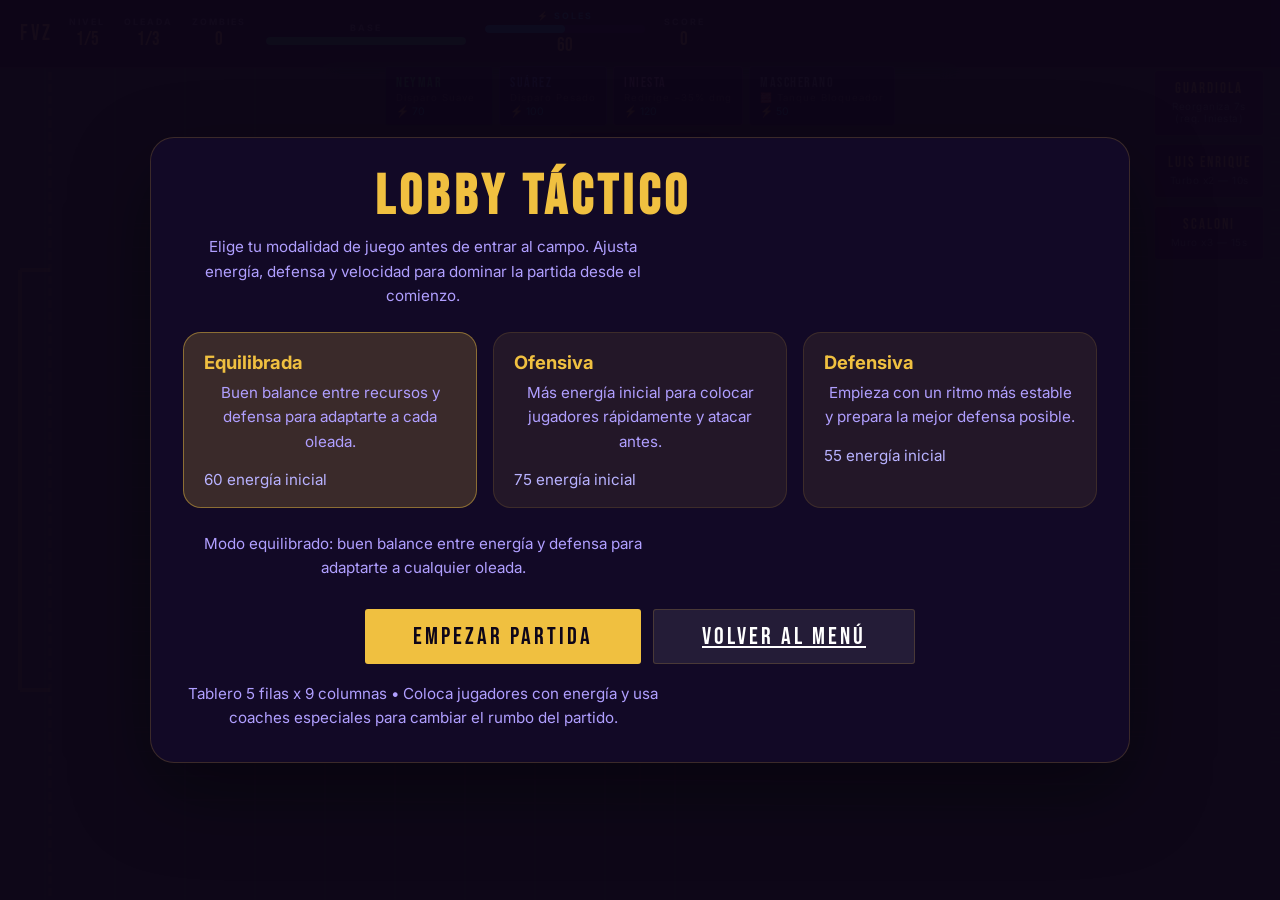
==== futbol_vs_zombies_v2.html @ 801e4524 "Add files via upload" ====
<!DOCTYPE html>
<html lang="es">
<head>
<meta charset="UTF-8">
<meta name="viewport" content="width=device-width, initial-scale=1.0">
<title>Fútbol VS Zombies</title>
<link href="https://fonts.googleapis.com/css2?family=Bebas+Neue&family=Inter:wght@400;600;700&display=swap" rel="stylesheet">
<style>
*{margin:0;padding:0;box-sizing:border-box}
:root{
  --bg:#0e0618;--lane:#1a0d2e;--lane2:#150a24;
  --gold:#f0c040;--purple:#3d2070;--white:#f5f0ff;
  --red:#e03030;--green:#2ecc71;--gray:#888;
}
body{background:var(--bg);font-family:'Inter',sans-serif;color:var(--white);overflow:hidden;user-select:none}
#ui{position:fixed;top:0;left:0;right:0;z-index:50;
  display:flex;align-items:center;gap:1rem;
  padding:10px 20px;background:rgba(14,6,24,0.95);
  border-bottom:1px solid rgba(240,192,64,0.2);
}
#title{font-family:'Bebas Neue',cursive;font-size:1.4rem;letter-spacing:3px;color:var(--gold);flex-shrink:0}
#hud{display:flex;gap:1.2rem;align-items:center;flex:1}
.hud-item{display:flex;flex-direction:column;align-items:center;gap:1px}
.hud-label{font-size:.55rem;letter-spacing:2px;text-transform:uppercase;color:#888;font-weight:700}
.hud-val{font-family:'Bebas Neue',cursive;font-size:1.2rem;color:var(--gold)}
#hp-bar{flex:1;max-width:200px}
#hp-track{width:100%;height:8px;background:#2a1a40;border-radius:4px;overflow:hidden;margin-top:3px}
#hp-fill{height:100%;background:var(--green);border-radius:4px;transition:width .3s}
#energy-bar-container{display:flex;flex-direction:column;align-items:center;gap:1px;flex:1;max-width:160px}
#energy-track{width:100%;height:8px;background:#2a1a40;border-radius:4px;overflow:hidden;margin-top:3px}
#energy-fill{height:100%;background:#00bcd4;border-radius:4px;transition:width .6s}
#wave-announce{
  position:fixed;top:50%;left:50%;transform:translate(-50%,-50%);
  font-family:'Bebas Neue',cursive;font-size:4rem;letter-spacing:6px;
  color:var(--gold);text-shadow:0 0 40px rgba(240,192,64,0.5);
  z-index:200;pointer-events:none;opacity:0;transition:opacity .3s;
  text-align:center;
}
#stadium-name{
  position:fixed;top:50%;left:50%;transform:translate(-50%,-50%);
  font-family:'Bebas Neue',cursive;font-size:2rem;letter-spacing:4px;
  color:#b09fff;text-shadow:0 0 20px rgba(176,159,255,0.5);
  z-index:199;pointer-events:none;opacity:0;transition:opacity .3s;
  text-align:center;margin-top:80px;
}
#overlay{
  position:fixed;inset:0;background:rgba(14,6,24,0.97);
  z-index:300;display:flex;flex-direction:column;align-items:center;justify-content:center;gap:1.5rem;
}
#overlay h1{font-family:'Bebas Neue',cursive;font-size:3.5rem;letter-spacing:5px;color:var(--gold)}
#overlay p{color:#b09fff;font-size:.95rem;max-width:480px;text-align:center;line-height:1.6}
#overlay .btn{
  background:var(--gold);color:#0e0618;
  font-family:'Bebas Neue',cursive;font-size:1.5rem;letter-spacing:3px;
  padding:12px 48px;border:none;border-radius:3px;cursor:pointer;
}
#overlay .btn:hover{background:#f7dc80}
#overlay .btn-secondary{
  background:rgba(255,255,255,0.08);
  color:#fff;
  border:1px solid rgba(240,192,64,0.18);
}
.lobby-box{
  width:min(980px,calc(100% - 40px));
  padding:2rem;
  background:rgba(20,10,40,0.94);
  border:1px solid rgba(240,192,64,0.18);
  border-radius:24px;
  box-shadow:0 30px 80px rgba(0,0,0,0.35);
}
.lobby-header{max-width:700px;text-align:center;margin-bottom:1.5rem;}
.lobby-header h1{font-size:3rem;margin:0 0 0.6rem;line-height:1;}
.lobby-header p{color:#d8c9ff;line-height:1.8;font-size:1rem;}
.lobby-container{display:grid;grid-template-columns:repeat(auto-fit,minmax(220px,1fr));gap:16px;width:100%;margin-top:1.5rem;}
.lobby-card{background:rgba(240,192,64,0.08);border:1px solid rgba(240,192,64,0.12);padding:18px 20px;border-radius:18px;cursor:pointer;transition:transform .2s,background .2s,border-color .2s;}
.lobby-card:hover{transform:translateY(-3px);background:rgba(240,192,64,0.14);}
.lobby-card.active{background:rgba(240,192,64,0.18);border-color:rgba(240,192,64,0.45);}
.lobby-card h2{margin:0 0 .5rem;font-size:1.15rem;color:var(--gold);}
.lobby-card p{margin:0;color:#d8c9ff;line-height:1.6;}
.lobby-card span{display:block;margin-top:1rem;font-size:.95rem;color:#b8b2ff;}
.lobby-desc{max-width:720px;text-align:center;color:#e6def8;margin-top:24px;font-size:1rem;line-height:1.8;}
.lobby-actions{display:flex;flex-wrap:wrap;gap:12px;justify-content:center;margin-top:28px;}
.lobby-footnote{margin-top:18px;color:#bbb;max-width:680px;text-align:center;font-size:.95rem;line-height:1.7;}
#coach-panel{
  position:fixed;right:16px;top:70px;z-index:50;
  display:flex;flex-direction:column;gap:8px;
}
.coach-btn{
  background:rgba(30,15,50,0.95);border:1px solid rgba(240,192,64,0.25);
  border-radius:4px;padding:8px 12px;cursor:pointer;text-align:center;
  transition:border-color .2s,transform .1s;min-width:110px;
}
.coach-btn:hover:not(.disabled){border-color:var(--gold);transform:scale(1.04)}
.coach-btn.disabled{opacity:.4;cursor:not-allowed}
.coach-btn.active{border-color:var(--gold);background:rgba(240,192,64,0.1)}
.coach-name{font-family:'Bebas Neue',cursive;font-size:.95rem;letter-spacing:2px;color:var(--gold)}
.coach-desc{font-size:.62rem;color:#888;letter-spacing:.5px;margin-top:2px}
.coach-timer{font-family:'Bebas Neue',cursive;font-size:.85rem;color:#b09fff;margin-top:3px}
#reposition-msg{
  position:fixed;bottom:20px;left:50%;transform:translateX(-50%);
  background:rgba(240,192,64,0.15);border:1px solid rgba(240,192,64,0.4);
  font-family:'Bebas Neue',cursive;font-size:1.1rem;letter-spacing:2px;color:var(--gold);
  padding:8px 24px;border-radius:3px;z-index:60;display:none;
}
canvas{display:block;position:fixed;top:60px;left:0}
</style>
</head>
<body>

<div id="ui">
  <div id="title">FVZ</div>
  <div id="hud">
    <div class="hud-item">
      <span class="hud-label">Nivel</span>
      <span class="hud-val" id="hud-wave">1/5</span>
    </div>
    <div class="hud-item">
      <span class="hud-label">Oleada</span>
      <span class="hud-val" id="hud-subwave">1/3</span>
    </div>
    <div class="hud-item">
      <span class="hud-label">Zombies</span>
      <span class="hud-val" id="hud-enemies">0</span>
    </div>
    <div class="hud-item" id="hp-bar">
      <span class="hud-label">Base</span>
      <div id="hp-track"><div id="hp-fill" style="width:100%"></div></div>
    </div>
    <div id="energy-bar-container">
      <span class="hud-label" style="color:#00bcd4">⚡ Soles</span>
      <div id="energy-track"><div id="energy-fill" style="width:50%"></div></div>
      <span class="hud-val" id="hud-energy">60</span>
    </div>
    <div class="hud-item">
      <span class="hud-label">Score</span>
      <span class="hud-val" id="hud-score">0</span>
    </div>
  </div>
</div>

<div id="coach-panel">
  <div class="coach-btn" id="btn-pep" onclick="activateCoach('pep')">
    <div class="coach-name">Guardiola</div>
    <div class="coach-desc">Reorganiza 7s<br>(req. Iniesta)</div>
    <div class="coach-timer" id="timer-pep"></div>
  </div>
  <div class="coach-btn" id="btn-lui" onclick="activateCoach('lui')">
    <div class="coach-name">Luis Enrique</div>
    <div class="coach-desc">Turbo x2 — 10s</div>
    <div class="coach-timer" id="timer-lui"></div>
  </div>
  <div class="coach-btn" id="btn-sca" onclick="activateCoach('sca')">
    <div class="coach-name">Scaloni</div>
    <div class="coach-desc">Muro x3 — 15s</div>
    <div class="coach-timer" id="timer-sca"></div>
  </div>
</div>

<div id="reposition-msg">MODO GUARDIOLA — Mueve tus jugadores (7s)</div>

<div id="wave-announce"></div>
<div id="stadium-name"></div>

<div id="overlay">
  <div class="lobby-box">
    <div class="lobby-header">
      <h1>Lobby táctico</h1>
      <p>Elige tu modalidad de juego antes de entrar al campo. Ajusta energía, defensa y velocidad para dominar la partida desde el comienzo.</p>
    </div>
    <div class="lobby-container">
      <div class="lobby-card active" id="mode-equilibrada" onclick="selectTactic('equilibrada')">
        <h2>Equilibrada</h2>
        <p>Buen balance entre recursos y defensa para adaptarte a cada oleada.</p>
        <span>60 energía inicial</span>
      </div>
      <div class="lobby-card" id="mode-ofensiva" onclick="selectTactic('ofensiva')">
        <h2>Ofensiva</h2>
        <p>Más energía inicial para colocar jugadores rápidamente y atacar antes.</p>
        <span>75 energía inicial</span>
      </div>
      <div class="lobby-card" id="mode-defensiva" onclick="selectTactic('defensiva')">
        <h2>Defensiva</h2>
        <p>Empieza con un ritmo más estable y prepara la mejor defensa posible.</p>
        <span>55 energía inicial</span>
      </div>
    </div>
    <div class="lobby-desc">
      <p id="lobby-description">La modalidad Equilibrada te da una base sólida para aprender cómo funciona el tablero, la energía y los coaches.</p>
    </div>
    <div class="lobby-actions">
      <button class="btn" onclick="startGame()">Empezar partida</button>
      <button class="btn btn-secondary" id="continue-btn" style="display:none;" onclick="continueProgress()">Continuar partida</button>
      <a class="btn btn-secondary" href="index.html">Volver al menú</a>
    </div>
    <div class="lobby-footnote">
      <p>Tablero 5 filas x 9 columnas • Coloca jugadores con energía y usa coaches especiales para cambiar el rumbo del partido.</p>
    </div>
  </div>
</div>
<canvas id="c"></canvas>

<script>
const canvas = document.getElementById('c');
const ctx = canvas.getContext('2d');
const W = () => window.innerWidth;
const H = () => window.innerHeight - 60;
const API_BASE = 'http://localhost:8080/api';
const USER_ID = 'player-default';
let savedProgress = null;

function resize(){
  canvas.width = W();
  canvas.height = H();
}

function saveProgress(){
  if (!API_BASE) return;
  const payload = {
    userId: USER_ID,
    level,
    subWave,
    score,
    energy
  };
  fetch(`${API_BASE}/progress`, {
    method: 'POST',
    headers: {'Content-Type': 'application/json'},
    body: JSON.stringify(payload)
  })
    .then(response => response.json())
    .then(data => {
      savedProgress = payload;
      console.log('Progreso guardado:', data);
      const btn = document.getElementById('continue-btn');
      if (btn) btn.style.display = 'inline-flex';
    })
    .catch(error => console.warn('No se pudo guardar el progreso:', error));
}

function loadProgress(){
  if (!API_BASE) return;
  fetch(`${API_BASE}/progress?userId=${encodeURIComponent(USER_ID)}`)
    .then(response => {
      if (!response.ok) throw new Error('No saved progress');
      return response.json();
    })
    .then(data => {
      savedProgress = data;
      const btn = document.getElementById('continue-btn');
      if (btn) btn.style.display = 'inline-flex';
      const descEl = document.getElementById('lobby-description');
      if (descEl) {
        descEl.textContent = `Progreso disponible: nivel ${data.level} - oleada ${data.subWave}. Presiona Continuar.`;
      }
    })
    .catch(() => {
      const btn = document.getElementById('continue-btn');
      if (btn) btn.style.display = 'none';
    });
}

function continueProgress(){
  if (!savedProgress) return;
  level = savedProgress.level || 1;
  subWave = savedProgress.subWave || 1;
  score = savedProgress.score || 0;
  energy = savedProgress.energy || 60;
  baseHP = 100;
  players = [];
  enemies = [];
  projectiles = [];
  particles = [];
  energyDrops = [];
  waveCleared = false;
  bossSpawned = false;
  spawnCount = 0;
  spawnTimer = 0;
  nextSpawnAt = 900 + Math.floor(Math.random()*300);
  document.getElementById('hud-wave').textContent = level+'/'+totalLevels;
  document.getElementById('hud-subwave').textContent = subWave+'/'+totalSubWaves;
  document.getElementById('hud-score').textContent = score;
  document.getElementById('hud-energy').textContent = energy;
  document.getElementById('hp-fill').style.width = '100%';
  document.getElementById('energy-fill').style.width = (energy/maxEnergy*100) + '%';
  document.getElementById('overlay').style.display = 'none';
  state = 'playing';
  getLanes();
  updateCoachBtns();
  showWaveAnnounce(`CONTINUANDO NIVEL ${level}`);
  const stadium = STADIUMS[level-1] || STADIUMS[0];
  showStadiumName(stadium.name);
}

resize();
window.addEventListener('resize', resize);

// ── STADIUMS ──
const STADIUMS = [
  { name: 'Camp Nou', color: '#1a4fa0', accent: '#a8120a', grass: '#1e4d1e' },
  { name: 'Santiago Bernabéu', color: '#6b2d8b', accent: '#f0c040', grass: '#1a4a1a' },
  { name: 'Wembley', color: '#1a3a6b', accent: '#ffffff', grass: '#174017' },
  { name: 'Río de Janeiro', color: '#007749', accent: '#ffd700', grass: '#155a15' },
  { name: 'Santiago Bernabéu', color: '#6b2d8b', accent: '#f0c040', grass: '#1a4a1a' }, // Final!
];

// ── GAME STATE ──
let state = 'overlay';
let score = 0;
let baseHP = 100;
let level = 1;         // 1-5 (stadiums)
let totalLevels = 5;
let subWave = 1;       // oleadas dentro del nivel
let totalSubWaves = 3;
let spawnTimer = 0;
let spawnInterval = 0; // will be randomized 1200-1800 frames (20-30s at 60fps)
let nextSpawnAt = 0;
let spawnCount = 0;
let waveCleared = false;
let messiUsed = false;
let messiActive = false;
let messiTimer = 0;
let guardiolaTimer = 0;
let luisTimer = 0;
let scaloniTimer = 0;
let repositionMode = false;
let dragPlayer = null;
let coachCooldowns = {pep:0,lui:0,sca:0};
let coachUsed = {pep:false,lui:false,sca:false};
let bossSpawned = false;
let frameCount = 0;

const TACTIC_MODES = {
  equilibrada: {
    label:'Equilibrada',
    desc:'Modo equilibrado: buen balance entre energía y defensa para adaptarte a cualquier oleada.',
    energy:60
  },
  ofensiva: {
    label:'Ofensiva',
    desc:'Modo ofensivo: más energía inicial para colocar jugadores con rapidez y controlar el ataque.',
    energy:75
  },
  defensiva: {
    label:'Defensiva',
    desc:'Modo defensivo: comienza con menos energía y prepara la mejor defensa posible.',
    energy:55
  }
};
let selectedTactic = 'equilibrada';

function selectTactic(mode){
  if(!TACTIC_MODES[mode]) return;
  selectedTactic = mode;
  document.querySelectorAll('.lobby-card').forEach(card => {
    card.classList.toggle('active', card.id === `mode-${mode}`);
  });
  updateLobbyInfo();
}

function updateLobbyInfo(){
  const info = TACTIC_MODES[selectedTactic];
  const descEl = document.getElementById('lobby-description');
  if(descEl) descEl.textContent = info.desc;
}

// ── ENERGY SYSTEM ──
let energy = 60;
let maxEnergy = 150;
let energyDrops = [];

const PLAYER_COSTS = {
  neymar: 70,
  suarez: 100,
  iniesta: 120,
  mascherano: 50,
  fabregas: 50
};

const LANES = 5;
let laneH, laneY;

function getLanes(){
  laneH = H() / LANES;
  laneY = i => i * laneH + laneH/2;
}

// ── PLAYER DEFINITIONS ──
// Suarez = lanzaguisantes base (100 dmg, cadencia lenta)
// Neymar  = 40% del daño de Suarez, cadencia un poco más rápida pero más suave
// Iniesta = solo redirige proyectiles que ya existen, baja dmg -35%
// Mascherano = Nuez: pura pared, NO dispara, mucha vida
// Fabregas = Girasol: genera energía, NO dispara
const PLAYER_DEFS = {
  neymar: {
    name:'Neymar', initials:'NEY', color:'#1a9e3f', borderColor:'#2ecc71',
    skinColor:'#c8854a', shirtColor:'#f9e526', shirtStripe:'#1a9e3f',
    fireRate: 84,   // 1.4 segundos a 60fps
    damage: 50,
    hp: 70, maxHP: 70,
    shootFn: 'neymarShoot', role:'Disparo Suave', cost: 70
  },
  suarez: {
    name:'Suárez', initials:'SUA', color:'#1565c0', borderColor:'#5b8dee',
    skinColor:'#d4956a', shirtColor:'#1565c0', shirtStripe:'#0d47a1',
    fireRate: 150,  // 2.5 segundos a 60fps
    damage: 70,
    hp: 95, maxHP: 95,
    shootFn: 'suarezShoot', role:'Disparo Pesado', cost: 100
  },
  iniesta: {
    name:'Iniesta', initials:'INI', color:'#8e24aa', borderColor:'#ce93d8',
    skinColor:'#c5906a', shirtColor:'#6a1b9a', shirtStripe:'#4a148c',
    fireRate: 99999999, damage: 0, hp: 90, maxHP: 90,
    shootFn: 'iniestashoot', role:'Redirige −35% dmg', cost: 120 // Iniesta porcentaje de daño o corregido
  },
  mascherano: {
    name:'Mascherano', initials:'MAS', color:'#37474f', borderColor:'#90a4ae',
    skinColor:'#b87a50', shirtColor:'#37474f', shirtStripe:'#263238',
    fireRate: 9999999999, damage: 0, hp: 175, maxHP: 175, // macherano correcion vida
    shootFn: 'mascheranoShoot', role:'🧱 Tanque Bloqueador', cost: 50
  },
  fabregas: {
    name:'Fàbregas', initials:'FAB', color:'#e65100', borderColor:'#ff9800',
    skinColor:'#d4956a', shirtColor:'#e65100', shirtStripe:'#bf360c',
    fireRate: 9999999, damage: 0, hp: 60, maxHP: 60,
    shootFn: 'fabregasShoot', role:'🌻 Genera Energía ⚡', cost: 50,
    isGenerator: true
  }
};

// ── ARRAYS ──
let players = [];
let enemies = [];
let projectiles = [];
let particles = [];
let playerTimers = {};

// ── GRID SYSTEM ── 8 slots per lane
const GRID_START_X = 80;
const GRID_SLOT_WIDTH = 70;  // width of each grid cell
const NUM_SLOTS = 9;

// Get X position from slot number
function getSlotX(slotNum){
  return GRID_START_X + slotNum * GRID_SLOT_WIDTH;
}

// Get slot number from X position
function getSlotFromX(x){
  const slot = Math.round((x - GRID_START_X) / GRID_SLOT_WIDTH);
  return Math.max(0, Math.min(NUM_SLOTS - 1, slot));
}

// Get all occupied slots in a lane
function getOccupiedSlots(lane){
  return players.filter(p=>p.lane===lane).map(p=>p.slot);
}

// ── PLACED PLAYER ──
class Player {
  constructor(type, lane, slot){
    const d = PLAYER_DEFS[type];
    Object.assign(this, JSON.parse(JSON.stringify(d)));
    this.type = type;
    this.lane = lane;
    this.slot = slot;  // grid slot number (0-7)
    this.x = getSlotX(slot);
    this.y = laneY(lane);
    this.fireTimer = 0;
    this.boosted = false;
    this.shieldLanes = 0;
    this.wobble = 0;
    // For Fabregas energy gen
    this.genTimer = 0;
    this.genDelay = this.type === 'fabregas' ? 420 : 0; // first cast 7s
    this.genRate = 900;
    this.pulse = 0;
  }

  update(){
    this.fireTimer++;
    let rate = this.fireRate;
    if(this.boosted && (this.type==='neymar'||this.type==='suarez')) rate = Math.floor(rate/2);

    // Fabregas generates energy passively — does NOT shoot
    if(this.type === 'fabregas'){
      this.genTimer++;
      this.pulse = (this.pulse + 0.05) % (Math.PI*2);
      if(this.genTimer >= this.genDelay){
        this.genTimer = 0;
        this.genDelay = 900 + Math.floor(Math.random()*300); // after first cast, 15-20s
        energy = Math.min(maxEnergy, energy + 25);
        spawnParticles(this.x, this.y, '#ff9800', 8);
        showMsg('⚡ +25 Energía de Fàbregas!');
      }
      if(this.wobble>0) this.wobble -= 1.5;
      return;
    }

    // Mascherano = Tanque bloqueador: no dispara, solo bloquea
    if(this.type === 'mascherano'){
      // Mascherano no hace nada excepto estar ahí para bloquear
      if(this.wobble>0) this.wobble -= 1.5;
      return;
    }

    // Iniesta = solo redirige proyectiles enemigos que pasen cerca
    // Intercepta EnemyProjectiles en su lane y los convierte en Projectiles aliados
    // con -50% del daño original del disparo
    if(this.type === 'iniesta'){
      // scan friendly projectiles near Iniesta's position and redirect them to the nearest enemy
      for(let i = projectiles.length - 1; i >= 0; i--){
        const proj = projectiles[i];
        if(!proj._isEnemy && !proj._redirected && proj.targetLane === this.lane
           && Math.abs(proj.x - this.x) < 40){
          const nearest = enemies.filter(e=>!e.dead).sort((a,b)=>a.x-b.x)[0];
          if(nearest){
            proj._redirected = true;
            proj.dmg = Math.max(1, proj.dmg * 0.5);
            proj.homing = true;
            proj.target = nearest;
            proj.targetLane = nearest.lane;
            proj.destY = laneY(nearest.lane);
            proj.color = '#ce93d8';
            proj.style = 'ball';
            proj.speed = 6;
            this.wobble = 8;
            spawnParticles(this.x, this.y, '#ce93d8', 5);
          }
        }
      }
      if(this.wobble>0) this.wobble -= 1.5;
      return;
    }

    // Neymar and Suarez — shoot at enemies in their lane
    const target = enemies.find(e=>!e.dead && e.lane===this.lane);

    if(target && this.fireTimer >= rate){
      this.fireTimer = 0;
      this.wobble = 8;
      if(this.type === 'neymar') this.neymarShoot(target);
      else if(this.type === 'suarez') this.suarezShoot(target);
    }
    if(this.wobble>0) this.wobble -= 1.5;
  }

  neymarShoot(target){
    // Solo dispara hacia adelante en su línea (dmg = this.damage = 40)
    projectiles.push(new Projectile(this.x+30, this.y, 1, this.damage, this.lane, 'ball', '#f9e526', false));
  }

  suarezShoot(target){
    // Heavy cannonball — slow fire rate but 100 damage
    projectiles.push(new Projectile(this.x+30, this.y, 1, this.damage, this.lane, 'ball-heavy', '#e03030', false));
  }

  iniestashoot(target){ /* handled in update() via projectile interception */ }
  mascheranoShoot(target){ /* Nuez — no dispara */ }
  fabregasShoot(target){ /* Girasol — no dispara */ }

  draw(){
    const cx = this.x;
    const cy = this.y + Math.sin(this.wobble)*2;
    getLanes();

    // Fabregas energy aura
    if(this.type === 'fabregas'){
      const auraR = 35 + Math.sin(this.pulse)*8;
      ctx.save();
      ctx.globalAlpha = 0.15 + Math.sin(this.pulse)*0.1;
      ctx.fillStyle = '#ff9800';
      ctx.beginPath();
      ctx.arc(cx, cy, auraR, 0, Math.PI*2);
      ctx.fill();
      ctx.globalAlpha = 1;
      ctx.restore();

      // Energy progress ring
      const genPct = this.genDelay ? this.genTimer / this.genDelay : 0;
      ctx.save();
      ctx.strokeStyle = '#ff9800';
      ctx.lineWidth = 3;
      ctx.globalAlpha = 0.6;
      ctx.beginPath();
      ctx.arc(cx, cy, 38, -Math.PI/2, -Math.PI/2 + genPct * Math.PI*2);
      ctx.stroke();
      ctx.globalAlpha = 1;
      ctx.restore();
    }

    drawCartoonPlayer(ctx, cx, cy, this, false, this.shieldLanes);
    // HP bar
    const bw = 44, bh = 5;
    const bx = cx - bw/2;
    const by = cy + 38;
    ctx.fillStyle = '#2a1a40';
    ctx.fillRect(bx, by, bw, bh);
    const ratio = this.hp/this.maxHP;
    ctx.fillStyle = ratio>0.5?'#2ecc71':ratio>0.25?'#f0c040':'#e03030';
    ctx.fillRect(bx, by, bw*ratio, bh);
  }
}

// ── ENEMY DEFS ──
// PvZ reference values (60fps):
//   Zombie normal : speed ~0.35,  hp ~100
//   Zombie cono   : speed ~0.40,  hp ~280  (coneHead)
//   Zombie deportista: speed ~1.6, hp ~1000 (athlete in full sprint)
//   Saltador pertica: speed ~1.8, jumps over 1 player, hp ~240
//
// Benzema = cono:  un pelín más rápido que normal, misma vida que cono
// Pepe    = resistencia zombie deportista SOLO — velocidad zombie normal
// Bale    = velocidad zombie deportista, vida zombie normal
// Modric  = saltador de pértiga exacto (salta sobre un jugador, esquiva)
// Cristiano = BOSS
const ENEMY_DEFS = {
  benzema:{name:'Benzema',initials:'BEN',skinColor:'#c8905a',shirtColor:'#e8e8e8',shirtStripe:'#c0c0c0',
    speed:0.55,   // más lento, estrategia
    hp:1200,maxHP:1200,  // 12 disparos de Suárez
    damage:8,attackRange:350,meleeRange:60,role:'Tirador',color:'#e03030',stunAmount:12},
  pepe:{name:'Pepe',initials:'PEP',skinColor:'#b07040',shirtColor:'#c0c0c0',shirtStripe:'#909090',
    speed:0.32,   // más lento, estrategia
    hp:2500,maxHP:2500, // máxima resistencia
    damage:7,attackRange:60,meleeRange:55,role:'Tanque',color:'#888',stunAmount:9},
  bale:{name:'Bale',initials:'BAL',skinColor:'#c0885a',shirtColor:'#2ecc71',shirtStripe:'#27ae60',
    speed:0.62,    // más lento, estrategia
    hp:800,maxHP:800, // vida más baja pero rápido
    damage:12,attackRange:60,meleeRange:55,role:'Sprinter',color:'#2ecc71',stunAmount:15},
  modric:{name:'Modric',initials:'MOD',skinColor:'#d4956a',shirtColor:'#ffffff',shirtStripe:'#cccccc',
    speed:0.45,   // más lento, estrategia
    hp:1000,maxHP:1000,  // 10 disparos de Suárez
    damage:10,attackRange:60,meleeRange:55,role:'Salta jugadores',color:'#5b8dee',
    isVaulter:true, vaultCooldown:0, vaultJumpY:0, vaultJumping:false,stunAmount:12},
  cristiano:{name:'Cristiano',initials:'CR7',skinColor:'#c09060',shirtColor:'#e03030',shirtStripe:'#b02020',
    speed:0.75,hp:5000,maxHP:5000,damage:250,attackRange:60,meleeRange:60,role:'BOSS',color:'#f0c040',isBoss:true,stunAmount:20}
};

class Enemy {
  constructor(type, lane){
    const d = ENEMY_DEFS[type];
    Object.assign(this, JSON.parse(JSON.stringify(d)));
    this.type = type;
    this.lane = lane;
    this.x = W() + 60;
    this.y = laneY(lane);
    this.dead = false;
    this.attackTimer = 0;
    this.swingAngle = 0;
    this.swinging = false;
    this.swingDir = 1;
    this.stunned = 0;
    // Modric vaulter
    this.isVaulter = d.isVaulter || false;
    this.vaultCooldown = 0;
    this.vaultJumping = false;
    this.vaultJumpY = 0;   // arc height offset
    this.vaultJumpPhase = 0;
    this.vaultTarget = null;
  }

  update(){
    if(this.dead||this.stunned>0){this.stunned--;return;}
    this.attackTimer++;

    // ── MODRIC: Pértiga ──
    // Cuando se acerca a un jugador, salta por encima (inmune a proyectiles durante el salto)
    // y aterriza al otro lado
    if(this.isVaulter){
      if(this.vaultCooldown > 0) this.vaultCooldown--;

      if(!this.vaultJumping && this.vaultCooldown <= 0){
        const blocker = players.find(p => p.lane === this.lane && p.x < this.x && this.x - p.x < 90);
        if(blocker){
          // inicia salto
          this.vaultJumping = true;
          this.vaultJumpPhase = 0;
          this.vaultTarget = blocker;
          spawnParticles(this.x, this.y, '#5b8dee', 5);
        }
      }

      if(this.vaultJumping){
        this.vaultJumpPhase += 0.1;
        // parabola sobre el jugador
        this.vaultJumpY = -Math.sin(this.vaultJumpPhase) * 70;
        this.x -= this.speed * 1.5; // más rápido durante el salto
        if(this.vaultJumpPhase >= Math.PI){
          // aterrizó al otro lado
          this.vaultJumping = false;
          this.vaultJumpY = 0;
          this.vaultCooldown = 180; // 3s antes de poder saltar de nuevo
          spawnParticles(this.x, this.y, '#5b8dee', 8);
        }
      } else {
        this.x -= this.speed;
        // melee normal cuando no salta
        const closePlayer = players
          .filter(p=>p.lane===this.lane && Math.abs(p.x-this.x)<this.meleeRange+20)
          .sort((a,b)=>b.x-a.x)[0];
        if(closePlayer){
          this.x = Math.max(this.x, closePlayer.x + 55);
          if(this.attackTimer>60){
            this.attackTimer=0;
            this.swinging=true;
            this.swingAngle=0;
            closePlayer.hp -= this.damage;
            spawnParticles(closePlayer.x, closePlayer.y, '#e03030', 5);
            if(closePlayer.hp<=0) removePlayer(closePlayer);
          }
        }
      }
    } else {
      // ── Normal movement ──
      // Check for any player blocker in front — no enemy may pass through allies
      const frontPlayer = players.filter(p=>p.lane===this.lane && p.x < this.x)
        .sort((a,b)=>b.x-a.x)[0];
      if(frontPlayer && this.x - frontPlayer.x < 100){
        this.x = frontPlayer.x + 85;
        if(this.attackTimer>60){
          this.attackTimer=0;
          this.swinging=true;
          this.swingAngle=0;
          frontPlayer.hp -= this.damage;
          spawnParticles(frontPlayer.x, frontPlayer.y, '#e03030', 5);
          if(frontPlayer.hp<=0) removePlayer(frontPlayer);
        }
      } else {
        this.x -= this.speed;

        if(this.type==='benzema'){
          // target frontmost (rightmost) player in same lane within range
          const targets = players.filter(p=>p.lane===this.lane && p.x < this.x && this.x - p.x < this.attackRange)
            .sort((a,b)=>b.x-a.x);
          if(targets.length && this.attackTimer>70){
            this.attackTimer=0;
            this.swinging=true;
            this.swingAngle=0;
            const proj = new EnemyProjectile(this.x-30, this.y, this.damage, this.lane);
            projectiles.push(proj);
          }
        }

        // Frontmost player in lane that's close enough for melee
        const closePlayer = players
          .filter(p=>p.lane===this.lane && Math.abs(p.x-this.x)<this.meleeRange+20)
          .sort((a,b)=>b.x-a.x)[0];
        if(closePlayer && this.type!=='benzema'){
          this.x = Math.max(this.x, closePlayer.x + 55);
          if(this.attackTimer>60){
            this.attackTimer=0;
            this.swinging=true;
            this.swingAngle=0;
            closePlayer.hp -= this.damage;
            spawnParticles(closePlayer.x, closePlayer.y, '#e03030', 5);
            if(closePlayer.hp<=0) removePlayer(closePlayer);
          }
        }
      }
    }

    if(this.swinging){
      this.swingAngle += 15*this.swingDir;
      if(Math.abs(this.swingAngle)>60) this.swingDir*=-1;
      if(this.swingAngle<-30&&this.swingDir==1){this.swinging=false;this.swingAngle=0;this.swingDir=1;}
    }

    if(this.x < 40){
      baseHP -= 0.5;
      if(baseHP<=0) gameOver();
    }

    if(this.type==='cristiano' && this.x < 50 && !this._siuuu){
      this._siuuu=true;
      showSIUUU();
    }
  }

  takeDamage(dmg){
    if(this.dead) return;
    // Modric es inmune mientras está saltando
    if(this.type==='modric' && this.vaultJumping){
      spawnParticles(this.x, this.y, '#5b8dee', 3);
      return;
    }
    // Aplicar stun al recibir daño (se frenan)
    this.stunned += (this.stunAmount || 12);
    
    this.hp -= dmg;
    spawnParticles(this.x, this.y, '#ffdd57', 4);
    if(this.hp<=0){
      this.dead=true;
      score += this.isBoss ? 500 : 50;
      spawnParticles(this.x, this.y, this.color, 12);
      document.getElementById('hud-score').textContent=score;
    }
  }

  draw(){
    if(this.dead) return;
    const drawY = this.y + (this.vaultJumpY||0);
    drawCartoonEnemy(ctx, this.x, drawY, this, this.swingAngle);
    // HP bar
    const bw=44,bh=5;
    ctx.fillStyle='#2a1a40';
    ctx.fillRect(this.x-bw/2, drawY+38, bw, bh);
    ctx.fillStyle=this.hp/this.maxHP>0.5?'#e03030':this.hp/this.maxHP>0.25?'#f0c040':'#888';
    ctx.fillRect(this.x-bw/2, drawY+38, bw*(this.hp/this.maxHP), bh);
    // Modric vault indicator
    if(this.isVaulter && this.vaultJumping){
      ctx.save();
      ctx.strokeStyle='#5b8dee';
      ctx.lineWidth=2;
      ctx.setLineDash([4,3]);
      ctx.beginPath();
      ctx.arc(this.x, drawY, 28, 0, Math.PI*2);
      ctx.stroke();
      ctx.setLineDash([]);
      ctx.restore();
    }
  }
}

// ── PROJECTILE ──
class Projectile {
  constructor(x,y,dir,dmg,targetLane,style,color,homing,target){
    this.x=x; this.y=y; this.dir=dir; this.dmg=dmg;
    this.targetLane=targetLane; this.style=style; this.color=color;
    this.homing=homing; this.target=target;
    this.speed=6; this.dead=false; this.rot=0;
    this.destY = laneY(targetLane);
    this._isEnemy = false;   // friendly by default
    this._redirected = false;
  }
  update(){
    this.rot += 8;
    if(this.homing && this.target && !this.target.dead){
      const dx=this.target.x-this.x, dy=this.target.y-this.y;
      const d=Math.sqrt(dx*dx+dy*dy);
      this.x+=dx/d*this.speed; this.y+=dy/d*this.speed;
      // update targetLane dynamically for homing
      this.targetLane = this.target.lane;
    } else {
      this.x += this.speed * this.dir;
      this.y += (this.destY - this.y)*0.12;
    }
    if(this.x>W()+50||this.x<-50) this.dead=true;

    if(!this._isEnemy){
      // friendly projectile — hits enemies
      const hit=enemies.find(e=>!e.dead && e.lane===this.targetLane && Math.abs(e.x-this.x)<24 && Math.abs(e.y-this.y)<30);
      if(hit){ hit.takeDamage(this.dmg); this.dead=true; }
    } else {
      // enemy projectile — hits players (also interceptable by Iniesta)
      const hit=players.find(p=>p.lane===this.lane && Math.abs(p.x-this.x)<26);
      if(hit){
        hit.hp-=this.dmg;
        spawnParticles(hit.x,hit.y,'#e03030',4);
        this.dead=true;
        if(hit.hp<=0) removePlayer(hit);
      }
    }
  }
  draw(){
    ctx.save();
    ctx.translate(this.x,this.y);
    ctx.rotate(this.rot*Math.PI/180);
    if(this.style==='ball-heavy'){
      ctx.beginPath();
      ctx.arc(0,0,10,0,Math.PI*2);
      ctx.fillStyle=this.color;
      ctx.fill();
      ctx.strokeStyle='#fff2';
      ctx.lineWidth=2;
      ctx.stroke();
      ctx.strokeStyle='rgba(0,0,0,0.3)';
      ctx.lineWidth=1.5;
      ctx.beginPath();ctx.moveTo(-8,0);ctx.lineTo(8,0);ctx.stroke();
      ctx.beginPath();ctx.moveTo(0,-8);ctx.lineTo(0,8);ctx.stroke();
    } else {
      drawBall(ctx, 0, 0, this.style==='ball-small'?6:8, this.color);
    }
    ctx.restore();
  }
}

class EnemyProjectile {
  constructor(x,y,dmg,lane){
    this.x=x;this.y=y;this.dmg=dmg;this.lane=lane;
    this.speed=4;this.dead=false;this.rot=0;
    this.destY=laneY(lane);
    this.dir=-1;
    this._isEnemy=true;   // Iniesta can intercept
    this._redirected=false;
    this.targetLane=lane;
    this.homing=false;
    this.style='ball';
    this.color='#e03030';
  }
  update(){
    this.rot+=8;
    this.x -= this.speed;
    if(this.x<-20) this.dead=true;
    const hit=players.find(p=>p.lane===this.lane&&Math.abs(p.x-this.x)<26);
    if(hit){
      hit.hp-=this.dmg;
      spawnParticles(hit.x,hit.y,'#e03030',4);
      this.dead=true;   
      if(hit.hp<=0) removePlayer(hit);
    }
  }
  draw(){
    ctx.save();
    ctx.translate(this.x,this.y);
    ctx.rotate(this.rot*Math.PI/180);
    drawGuayo(ctx,0,0,this.dir<0?180:0,'#e03030');
    ctx.restore();
  }
}

// ── ENERGY DROP ──
class EnergyDrop {
  constructor(){
    this.x = 80 + Math.random() * (W() - 200);
    this.y = -20;
    this.vy = 0.8 + Math.random()*0.4;
    this.value = 10 + Math.floor(Math.random()*15);
    this.r = 18;
    this.dead = false;
    this.pulse = Math.random() * Math.PI * 2;
  }
  update(){
    this.pulse += 0.08;
    this.y += this.vy;
    if(this.y > H() + 30) this.dead = true;
    // click or auto-collect if very low
    // (clicks handled via canvas click)
  }
  draw(){
    if(this.dead) return;
    const glow = 0.5 + Math.sin(this.pulse)*0.3;
    ctx.save();
    ctx.globalAlpha = 0.9;
    // glow
    ctx.shadowColor = '#00e5ff';
    ctx.shadowBlur = 12;
    // drop shape
    ctx.fillStyle = '#00bcd4';
    ctx.beginPath();
    ctx.arc(this.x, this.y, this.r + Math.sin(this.pulse)*2, 0, Math.PI*2);
    ctx.fill();
    // inner lighter
    ctx.fillStyle = '#80deea';
    ctx.beginPath();
    ctx.arc(this.x - 4, this.y - 4, 5, 0, Math.PI*2);
    ctx.fill();
    // bolt symbol
    ctx.fillStyle = '#fff';
    ctx.font = 'bold 13px Inter';
    ctx.textAlign = 'center';
    ctx.textBaseline = 'middle';
    ctx.fillText('⚡', this.x, this.y);
    ctx.globalAlpha = 1;
    ctx.shadowBlur = 0;
    ctx.restore();
  }
}

// ── PARTICLES ──
class Particle {
  constructor(x,y,color){
    this.x=x;this.y=y;this.color=color;
    this.vx=(Math.random()-0.5)*5;
    this.vy=(Math.random()-0.5)*5;
    this.life=30+Math.random()*20;
    this.maxLife=this.life;
    this.r=3+Math.random()*4;
  }
  update(){this.life--;this.x+=this.vx;this.y+=this.vy;this.vy+=0.15;}
  draw(){
    ctx.globalAlpha=this.life/this.maxLife;
    ctx.fillStyle=this.color;
    ctx.beginPath();
    ctx.arc(this.x,this.y,this.r,0,Math.PI*2);
    ctx.fill();
    ctx.globalAlpha=1;
  }
}

function spawnParticles(x,y,color,n){
  for(let i=0;i<n;i++) particles.push(new Particle(x,y,color));
}

// ── DRAWING HELPERS ──
function drawBall(ctx,x,y,r,color){
  ctx.beginPath();
  ctx.arc(x,y,r,0,Math.PI*2);
  ctx.fillStyle=color;
  ctx.fill();
  ctx.fillStyle='rgba(0,0,0,0.25)';
  ctx.beginPath();
  ctx.arc(x-r*0.3,y-r*0.3,r*0.3,0,Math.PI*2);
  ctx.fill();
  ctx.strokeStyle='rgba(255,255,255,0.2)';
  ctx.lineWidth=1;
  ctx.beginPath();
  ctx.arc(x,y,r,0,Math.PI*2);
  ctx.stroke();
}

function drawCartoonHead(ctx,cx,cy,skinColor,size=1){
  const r=22*size;
  ctx.fillStyle='rgba(0,0,0,0.18)';
  ctx.beginPath();
  ctx.ellipse(cx,cy+r+4,r*0.8,r*0.25,0,0,Math.PI*2);
  ctx.fill();
  ctx.fillStyle=skinColor;
  ctx.beginPath();
  ctx.arc(cx,cy,r,0,Math.PI*2);
  ctx.fill();
  ctx.strokeStyle='rgba(0,0,0,0.35)';
  ctx.lineWidth=2*size;
  ctx.stroke();
  ctx.fillStyle='#fff';
  ctx.beginPath();ctx.ellipse(cx-8*size,cy-3*size,5*size,5.5*size,0,0,Math.PI*2);ctx.fill();
  ctx.beginPath();ctx.ellipse(cx+8*size,cy-3*size,5*size,5.5*size,0,0,Math.PI*2);ctx.fill();
  ctx.fillStyle='#1a0a2e';
  ctx.beginPath();ctx.arc(cx-7*size,cy-3*size,3*size,0,Math.PI*2);ctx.fill();
  ctx.beginPath();ctx.arc(cx+9*size,cy-3*size,3*size,0,Math.PI*2);ctx.fill();
  ctx.fillStyle='#fff';
  ctx.beginPath();ctx.arc(cx-6*size,cy-5*size,1.5*size,0,Math.PI*2);ctx.fill();
  ctx.beginPath();ctx.arc(cx+10*size,cy-5*size,1.5*size,0,Math.PI*2);ctx.fill();
  ctx.strokeStyle='rgba(0,0,0,0.6)';
  ctx.lineWidth=2.5*size;ctx.lineCap='round';
  ctx.beginPath();ctx.moveTo(cx-12*size,cy-10*size);ctx.lineTo(cx-4*size,cy-9*size);ctx.stroke();
  ctx.beginPath();ctx.moveTo(cx+4*size,cy-9*size);ctx.lineTo(cx+12*size,cy-10*size);ctx.stroke();
  ctx.strokeStyle='rgba(0,0,0,0.5)';
  ctx.lineWidth=2*size;
  ctx.beginPath();ctx.arc(cx,cy+8*size,8*size,0.1*Math.PI,0.9*Math.PI);ctx.stroke();
}

function drawCleat(ctx, cx, cy, facing, shirtColor){
  const dx = facing>0?1:-1;
  ctx.fillStyle=shirtColor;
  ctx.fillRect(cx-8,cy+20,16,16);
  ctx.fillStyle='#1a1a1a';
  ctx.beginPath();
  ctx.ellipse(cx+dx*5,cy+36,10,6,0,0,Math.PI*2);
  ctx.fill();
  ctx.fillStyle='#333';
  ctx.beginPath();
  ctx.ellipse(cx-dx*4,cy+36,9,5,0,0,Math.PI*2);
  ctx.fill();
  ctx.fillStyle='#fff';
  for(let s=-1;s<=1;s+=2){
    ctx.beginPath();
    ctx.arc(cx+dx*5+s*4,cy+40,2,0,Math.PI*2);
    ctx.fill();
  }
}

function drawGuayo(ctx,cx,cy,angle,color){
  ctx.save();
  ctx.translate(cx,cy);
  ctx.rotate(angle*Math.PI/180);
  ctx.fillStyle='#1a1a1a';
  ctx.beginPath();
  ctx.moveTo(0,0);
  ctx.lineTo(-8,-28);
  ctx.lineTo(8,-28);
  ctx.lineTo(10,0);
  ctx.closePath();
  ctx.fill();
  ctx.fillStyle='#2a2a2a';
  ctx.beginPath();
  ctx.ellipse(4,-28,9,7,0.2,0,Math.PI*2);
  ctx.fill();
  ctx.fillStyle='#fff';
  for(let i=0;i<3;i++){
    ctx.beginPath();
    ctx.arc(-4+i*4,-32,2,0,Math.PI*2);
    ctx.fill();
  }
  ctx.strokeStyle=color;
  ctx.lineWidth=2;
  ctx.beginPath();
  ctx.moveTo(-5,-5);ctx.lineTo(-5,-22);
  ctx.stroke();
  ctx.restore();
}

function drawCartoonPlayer(ctx,cx,cy,def,isEnemy=false,shieldLanes=0){
  getLanes();
  const facing = isEnemy ? -1 : 1;

  ctx.save();
  ctx.globalAlpha = 0.25;
  ctx.fillStyle = '#2ecc71';
  ctx.beginPath();
  ctx.ellipse(cx, cy+34, 34, 10, 0, 0, Math.PI*2);
  ctx.fill();
  ctx.restore();

  if(shieldLanes>0){
    ctx.fillStyle='rgba(144,164,174,0.1)';
    ctx.fillRect(cx-30, cy-laneH*shieldLanes-laneH/2, 60, laneH*(shieldLanes*2+1));
    ctx.strokeStyle='rgba(144,164,174,0.4)';
    ctx.lineWidth=2;
    ctx.setLineDash([6,4]);
    ctx.strokeRect(cx-30, cy-laneH*shieldLanes-laneH/2, 60, laneH*(shieldLanes*2+1));
    ctx.setLineDash([]);
  }

  ctx.fillStyle=def.shirtColor;
  ctx.beginPath();
  ctx.roundRect(cx-12,cy+20,24,22,4);
  ctx.fill();
  ctx.fillStyle=def.shirtStripe||def.shirtColor;
  ctx.fillRect(cx-4,cy+20,8,22);

  drawCleat(ctx,cx,cy,facing,def.shirtColor);
  drawCartoonHead(ctx,cx,cy-2,def.skinColor);

  ctx.fillStyle='rgba(14,6,24,0.8)';
  ctx.beginPath();
  ctx.roundRect(cx-22,cy-48,44,16,3);
  ctx.fill();
  ctx.fillStyle=def.borderColor||def.color||'#f0c040';
  ctx.font='bold 9px Inter';
  ctx.textAlign='center';
  ctx.textBaseline='middle';
  ctx.fillText(def.initials,cx,cy-40);
}

function drawCartoonEnemy(ctx,cx,cy,def,swingAngle){
  ctx.save();
  ctx.globalAlpha = 0.22;
  ctx.fillStyle = '#662222';
  ctx.beginPath();
  ctx.ellipse(cx, cy+34, 34, 10, 0, 0, Math.PI*2);
  ctx.fill();
  ctx.restore();

  ctx.fillStyle=def.shirtColor;
  ctx.beginPath();
  ctx.roundRect(cx-12,cy+20,24,22,4);
  ctx.fill();
  ctx.fillStyle=def.shirtStripe||def.shirtColor;
  ctx.fillRect(cx-4,cy+20,8,22);

  drawCleat(ctx,cx,cy,-1,def.shirtColor);

  ctx.save();
  ctx.translate(cx-18,cy+10);
  drawGuayo(ctx,0,0,swingAngle-30,def.color);
  ctx.restore();

  ctx.save();
  ctx.globalAlpha=0.92;
  drawCartoonHead(ctx,cx,cy-2,def.skinColor,1);
  ctx.restore();

  ctx.fillStyle='rgba(224,48,48,0.7)';
  ctx.beginPath();ctx.arc(cx-7,cy-5,3,0,Math.PI*2);ctx.fill();
  ctx.beginPath();ctx.arc(cx+9,cy-5,3,0,Math.PI*2);ctx.fill();

  if(def.isBoss){
    ctx.fillStyle=def.color;
    ctx.font='bold 16px Inter';
    ctx.textAlign='center';
    ctx.fillText('👑',cx,cy-50);
    ctx.font='bold 10px Inter';
    ctx.fillStyle=def.color;
    ctx.fillText('CR7',cx,cy-60);
  }

  ctx.fillStyle='rgba(80,10,10,0.85)';
  ctx.beginPath();
  ctx.roundRect(cx-22,cy-48,44,16,3);
  ctx.fill();
  ctx.fillStyle='#ff7070';
  ctx.font='bold 9px Inter';
  ctx.textAlign='center';
  ctx.textBaseline='middle';
  ctx.fillText(def.initials,cx,cy-40);
}

// ── WAVE / LEVEL CONFIG ──
// 5 levels, each level has 3 sub-waves
const LEVEL_CONFIG = [
  // Level 1 — Camp Nou (easy)
  [
    ['benzema','benzema'],
    ['benzema','bale'],
    ['benzema','pepe'],
  ],
  // Level 2 — Santiago Bernabéu
  [
    ['benzema','benzema','bale'],
    ['benzema','bale','modric'],
    ['benzema','pepe','benzema','bale'],
  ],
  // Level 3 — Wembley
  [
    ['benzema','benzema','bale','bale'],
    ['benzema','modric','bale','pepe'],
    ['benzema','bale','pepe','benzema','modric'],
  ],
  // Level 4 — Río de Janeiro
  [
    ['benzema','bale','modric','benzema','pepe'],
    ['bale','modric','pepe','bale','benzema','modric'],
    ['benzema','pepe','bale','modric','benzema','pepe','bale','modric'],
  ],
  // Level 5 — Bernabéu Final (boss)
  [
    ['benzema','bale','modric','benzema','pepe','bale'],
    ['bale','modric','pepe','bale','modric','pepe','benzema','bale','modric'],
    ['cristiano'], // Solo boss
  ],
];

function getCurrentWave(){
  if(!LEVEL_CONFIG[level-1]) return [];
  return LEVEL_CONFIG[level-1][subWave-1] || [];
}

let energyDropTimer = 0;
let energyDropInterval = 900; // drops every ~15s, randomized

function spawnEnemy(){
  const waveEnemies = getCurrentWave();
  if(spawnCount >= waveEnemies.length) return;
  const type = waveEnemies[spawnCount];
  const lane = Math.floor(Math.random()*LANES);
  enemies.push(new Enemy(type, lane));
  spawnCount++;
  document.getElementById('hud-enemies').textContent = enemies.filter(e=>!e.dead).length;
  // Set next spawn delay: 15-20 seconds = 900-1200 frames at 60fps
  nextSpawnAt = spawnTimer + 900 + Math.floor(Math.random()*300);
}

// ── PLAYER PANEL ──
let selectedPlayerType = 'neymar';

function buildPanel(){
  const panel = document.createElement('div');
  panel.id = 'player-panel';
  panel.style.cssText = `position:fixed;left:50%;top:60px;transform:translateX(-50%);z-index:50;display:flex;flex-wrap:wrap;gap:6px;padding:6px;justify-content:center;backdrop-filter:blur(10px);`;
  Object.entries(PLAYER_DEFS).forEach(([type,def])=>{
    const btn = document.createElement('div');
    btn.id = 'pbtn-'+type;
    btn.style.cssText = `background:rgba(20,10,35,0.95);border:1px solid ${def.borderColor}40;border-radius:4px;padding:7px 10px;cursor:pointer;transition:all .2s;min-width:108px;`;
    btn.innerHTML = `<div style="font-family:'Bebas Neue',cursive;font-size:.9rem;letter-spacing:1.5px;color:${def.borderColor}">${def.name}</div>
    <div style="font-size:.6rem;color:#666;letter-spacing:1px;margin-top:1px">${def.role}</div>
    <div style="font-size:.65rem;color:#00bcd4;margin-top:2px" id="cost-${type}">⚡ ${def.cost}</div>`;
    btn.onclick = ()=>{
      selectedPlayerType = type;
      document.querySelectorAll('[id^="pbtn-"]').forEach(b=>b.style.borderColor='rgba(240,192,64,0.15)');
      btn.style.borderColor = def.borderColor;
    };
    panel.appendChild(btn);
  });
  document.body.appendChild(panel);
}

function removePlayer(p){
  const idx = players.indexOf(p);
  if(idx>-1) players.splice(idx,1);
}

// ── CANVAS CLICK — place player or collect energy ──
canvas.addEventListener('click',e=>{
  if(state!=='playing'&&state!=='repositioning') return;
  const cx = e.clientX;
  const cy = e.clientY - 60;

  // check energy drops first
  for(let i = energyDrops.length-1; i>=0; i--){
    const d = energyDrops[i];
    const dist = Math.sqrt((d.x-cx)**2+(d.y-cy)**2);
    if(dist < d.r + 10){
      energy = Math.min(maxEnergy, energy + d.value);
      spawnParticles(d.x, d.y, '#00bcd4', 6);
      d.dead = true;
      energyDrops.splice(i,1);
      return;
    }
  }

  const lane = Math.floor(cy/laneH);
  if(lane<0||lane>=LANES) return;

  if(state==='repositioning'){
    if(dragPlayer){
      dragPlayer.lane = lane;
      dragPlayer.y = laneY(lane);
    }
    return;
  }

  // Grid-based placement system
  if(!selectedPlayerType) return;
  
  // Determine which slot was clicked
  const slot = getSlotFromX(cx);
  
  // Check if slot is already occupied
  const occupied = players.some(p=>p.lane===lane && p.slot===slot);
  if(occupied){
    showMsg('¡Este espacio está ocupado!');
    return;
  }

  const cost = PLAYER_DEFS[selectedPlayerType].cost;
  if(energy < cost){
    showMsg(`⚡ Necesitas ${cost} — tienes ${Math.floor(energy)}`);
    return;
  }

  // Place the player
  energy -= cost;
  const p = new Player(selectedPlayerType, lane, slot);
  players.push(p);
  spawnParticles(p.x, p.y, PLAYER_DEFS[selectedPlayerType].borderColor, 6);
  
  // Cancel selection after placement
  selectedPlayerType = null;
  document.querySelectorAll('[id^="pbtn-"]').forEach(b=>b.style.borderColor='rgba(240,192,64,0.15)');
  
  updateCoachBtns();
});

canvas.addEventListener('mousedown',e=>{
  if(state!=='repositioning') return;
  const cx=e.clientX,cy=e.clientY-60;
  dragPlayer=players.find(p=>Math.abs(p.x-cx)<30&&Math.abs(p.y-cy)<40)||null;
});

canvas.addEventListener('mousemove',e=>{
  if(state!=='repositioning'||!dragPlayer) return;
  dragPlayer.x=e.clientX;
  dragPlayer.y=e.clientY-60;
  dragPlayer.lane=Math.floor((e.clientY-60)/laneH);
});

canvas.addEventListener('mouseup',()=>{
  if(dragPlayer){
    dragPlayer.x=140;
    dragPlayer.y=laneY(dragPlayer.lane);
    dragPlayer=null;
  }
});

// ── COACHES ──
function updateCoachBtns(){
  const hasIniesta=players.some(p=>p.type==='iniesta');
  const pepBtn=document.getElementById('btn-pep');
  const luiBtn=document.getElementById('btn-lui');
  const scaBtn=document.getElementById('btn-sca');
  pepBtn.classList.toggle('disabled',!hasIniesta||coachCooldowns.pep>0||coachUsed.pep);
  luiBtn.classList.toggle('disabled',coachCooldowns.lui>0||coachUsed.lui);
  scaBtn.classList.toggle('disabled',coachCooldowns.sca>0||coachUsed.sca);
}

function activateCoach(id){
  if(coachCooldowns[id]>0 || coachUsed[id]) return;
  if(id==='pep'){
    const hasIniesta=players.some(p=>p.type==='iniesta');
    if(!hasIniesta){showMsg('¡Necesitas a Iniesta como capitán!');return;}
    coachUsed.pep = true;
    guardiolaTimer=420;
    coachCooldowns.pep=1200;
    state='repositioning';
    document.getElementById('reposition-msg').style.display='block';
    setTimeout(()=>{
      state='playing';
      document.getElementById('reposition-msg').style.display='none';
      document.getElementById('btn-pep').classList.remove('active');
      dragPlayer=null;
    },7000);
  }
  if(id==='lui'){
    coachUsed.lui = true;
    luisTimer=600;
    coachCooldowns.lui=1500;
    players.forEach(p=>{if(p.type==='neymar'||p.type==='suarez') p.boosted=true;});
  }
  if(id==='sca'){
    coachUsed.sca = true;
    scaloniTimer=900;
    coachCooldowns.sca=1800;
    const mas=players.find(p=>p.type==='mascherano');
    if(mas) mas.shieldLanes=1;
  }
  document.getElementById('btn-'+id).classList.add('active');
  updateCoachBtns();
}

let msgTimeout;
function showMsg(txt){
  const el=document.createElement('div');
  el.style.cssText=`position:fixed;bottom:60px;left:50%;transform:translateX(-50%);background:rgba(200,30,30,0.9);color:#fff;font-family:'Bebas Neue',cursive;font-size:1rem;letter-spacing:2px;padding:8px 24px;border-radius:3px;z-index:200;`;
  el.textContent=txt;
  document.body.appendChild(el);
  setTimeout(()=>el.remove(),2500);
}

// ── BACKGROUND ──
function drawBackground(){
  getLanes();
  const stadium = STADIUMS[level-1] || STADIUMS[0];

  ctx.fillStyle='#0e0618';
  ctx.fillRect(0,0,W(),H());

  // grass field base
  for(let i=0;i<LANES;i++){
    ctx.fillStyle = stadium.grass || (i%2===0?'rgba(20,90,20,0.85)':'rgba(15,75,15,0.8)');
    ctx.fillRect(0, i*laneH, W(), laneH);
  }
  drawGrassPattern(level);

  // stadium accent line at top
  ctx.fillStyle = stadium.accent + '22';
  ctx.fillRect(0, 0, W(), 4);

  // lane dividers
  ctx.strokeStyle='rgba(240,192,64,0.06)';
  ctx.lineWidth=1;
  ctx.setLineDash([]);
  for(let i=1;i<LANES;i++){
    ctx.beginPath();
    ctx.moveTo(0,i*laneH);
    ctx.lineTo(W(),i*laneH);
    ctx.stroke();
  }

  // grid slots — 8 spaces per lane
  ctx.strokeStyle='rgba(240,192,64,0.15)';
  ctx.lineWidth=1.5;
  for(let slot=0;slot<=NUM_SLOTS;slot++){
    const x = GRID_START_X - GRID_SLOT_WIDTH/2 + slot * GRID_SLOT_WIDTH;
    ctx.beginPath();
    ctx.moveTo(x, 0);
    ctx.lineTo(x, H());
    ctx.stroke();
  }

  // base portería left
  ctx.strokeStyle='rgba(240,192,64,0.3)';
  ctx.lineWidth=3;
  ctx.setLineDash([8,4]);
  ctx.beginPath();
  ctx.moveTo(50,0);
  ctx.lineTo(50,H());
  ctx.stroke();
  ctx.setLineDash([]);

  // goal posts left
  ctx.strokeStyle='rgba(240,192,64,0.5)';
  ctx.lineWidth=4;
  ctx.beginPath();
  ctx.moveTo(20,H()*0.25);ctx.lineTo(50,H()*0.25);
  ctx.moveTo(20,H()*0.75);ctx.lineTo(50,H()*0.75);
  ctx.moveTo(20,H()*0.25);ctx.lineTo(20,H()*0.75);
  ctx.stroke();

  ctx.strokeStyle='rgba(200,50,50,0.15)';
  ctx.lineWidth=2;
  ctx.setLineDash([6,6]);
  ctx.beginPath();
  ctx.moveTo(W()-50,0);ctx.lineTo(W()-50,H());
  ctx.stroke();
  ctx.setLineDash([]);

  // center circle
  ctx.strokeStyle='rgba(240,192,64,0.06)';
  ctx.lineWidth=1.5;
  ctx.beginPath();
  ctx.arc(W()/2,H()/2,80,0,Math.PI*2);
  ctx.stroke();
  ctx.beginPath();
  ctx.moveTo(W()/2,0);ctx.lineTo(W()/2,H());
  ctx.stroke();

  // Stadium name watermark
  ctx.save();
  ctx.globalAlpha = 0.04;
  ctx.fillStyle = '#ffffff';
  ctx.font = `bold ${Math.min(W()/8, 80)}px 'Bebas Neue', cursive`;
  ctx.textAlign = 'center';
  ctx.textBaseline = 'middle';
  ctx.fillText(stadium.name.toUpperCase(), W()/2, H()/2);
  ctx.globalAlpha = 1;
  ctx.restore();
}

function drawGrassPattern(level){
  getLanes();
  ctx.save();
  ctx.globalAlpha = 0.18;
  ctx.lineWidth = 1.2;
  if(level===1){
    ctx.strokeStyle = 'rgba(190,255,180,0.22)';
    for(let y = laneH/4; y < H(); y += 24){
      ctx.beginPath();
      ctx.moveTo(0, y);
      ctx.lineTo(W(), y+12);
      ctx.stroke();
    }
  } else if(level===2){
    ctx.strokeStyle = 'rgba(170,245,170,0.18)';
    for(let x = 0; x < W(); x += 28){
      ctx.beginPath();
      ctx.moveTo(x, 0);
      ctx.lineTo(x-14, H());
      ctx.stroke();
    }
  } else if(level===3){
    ctx.strokeStyle = 'rgba(160,235,160,0.2)';
    for(let i=0;i<12;i++){
      const cx = (i + 0.5) * W()/12;
      const ry = laneH * 0.2;
      for(let y=laneH*0.5; y<H(); y+=laneH*1.1){
        ctx.beginPath();
        ctx.ellipse(cx, y, 14, ry, 0, 0, Math.PI*2);
        ctx.stroke();
      }
    }
  } else if(level===4){
    ctx.strokeStyle = 'rgba(150,225,150,0.2)';
    for(let i=0;i<25;i++){
      const x = Math.random()*W();
      const y = Math.random()*H();
      ctx.beginPath();
      ctx.moveTo(x, y);
      ctx.lineTo(x+4, y-14);
      ctx.stroke();
    }
  } else {
    ctx.strokeStyle = 'rgba(180,255,180,0.2)';
    for(let x = 0; x < W(); x += 40){
      for(let y = 0; y < H(); y += 40){
        ctx.beginPath();
        ctx.arc(x + 12, y + 12, 8, 0, Math.PI*2);
        ctx.stroke();
      }
    }
  }
  ctx.restore();
}
function checkMessi(){
  // Messi saves available only in levels 1-4
  if(messiUsed || level===5) return;
  const reached=enemies.find(e=>!e.dead && e.x<120);
  if(reached){
    messiUsed=true;
    messiActive=true;
    messiTimer=180;
    enemies.forEach(e=>{
      if(!e.dead){
        e.dead=true;
        spawnParticles(e.x,e.y,'#f0c040',16);
        score+=30;
      }
    });
    showWaveAnnounce('MESSI — LIMPIA TODO');
  }
}

// ── WAVE / LEVEL LOGIC ──
let waitingForNextSubWave = false;
let subWaveDelay = 0;

function checkWaveEnd(){
  const waveEnemies = getCurrentWave();
  if(spawnCount >= waveEnemies.length && enemies.every(e=>e.dead) && !waitingForNextSubWave){
    waitingForNextSubWave = true;
    subWaveDelay = 120; // 2s pause between sub-waves
  }
}

function tickWaveProgress(){
  if(waitingForNextSubWave){
    subWaveDelay--;
    if(subWaveDelay <= 0){
      waitingForNextSubWave = false;
      if(subWave < totalSubWaves){
        // next sub-wave
        subWave++;
        spawnCount = 0;
        spawnTimer = 0;
        nextSpawnAt = spawnTimer + 900 + Math.floor(Math.random()*300); // 15-20s
        enemies = [];
        projectiles = [];
        document.getElementById('hud-subwave').textContent = subWave+'/'+totalSubWaves;
        showWaveAnnounce('OLEADA '+subWave);
        saveProgress();
      } else {
        // level complete
        if(level < totalLevels){
          level++;
          subWave = 1;
          spawnCount = 0;
          spawnTimer = 0;
          nextSpawnAt = spawnTimer + 900 + Math.floor(Math.random()*300);
          enemies = [];
          projectiles = [];
          messiUsed = false; // reset messi for new level
          bossSpawned = false;
          coachUsed = {pep:false,lui:false,sca:false};
          document.getElementById('hud-wave').textContent = level+'/'+totalLevels;
          document.getElementById('hud-subwave').textContent = '1/'+totalSubWaves;
          const stadium = STADIUMS[level-1];
          showWaveAnnounce('NIVEL '+level);
          saveProgress();
          setTimeout(()=>showStadiumName(stadium.name), 1000);
        } else {
          saveProgress();
          setTimeout(()=>gameWin(), 1500);
        }
      }
    }
  }
}

function showWaveAnnounce(txt){
  const el=document.getElementById('wave-announce');
  el.textContent=txt;
  el.style.opacity='1';
  setTimeout(()=>el.style.opacity='0',2200);
}

function showStadiumName(name){
  const el=document.getElementById('stadium-name');
  el.textContent='📍 '+name;
  el.style.opacity='1';
  setTimeout(()=>el.style.opacity='0',3000);
}

function showSIUUU(){
  const el=document.getElementById('wave-announce');
  el.textContent='SIIIUUU';
  el.style.color='#e03030';
  el.style.fontSize='5rem';
  el.style.opacity='1';
  setTimeout(()=>{
    el.style.opacity='0';
    el.style.color='#f0c040';
    el.style.fontSize='4rem';
    setTimeout(()=>gameOver(),500);
  },2500);
}

// ── TIMERS TICK ──
function tickTimers(){
  Object.keys(coachCooldowns).forEach(k=>{if(coachCooldowns[k]>0)coachCooldowns[k]--;});

  if(luisTimer>0){
    luisTimer--;
    if(luisTimer===0){
      players.forEach(p=>p.boosted=false);
      document.getElementById('btn-lui').classList.remove('active');
    }
    document.getElementById('timer-lui').textContent=luisTimer>0?Math.ceil(luisTimer/60)+'s':'';
  }
  if(scaloniTimer>0){
    scaloniTimer--;
    if(scaloniTimer===0){
      players.forEach(p=>p.shieldLanes=0);
      document.getElementById('btn-sca').classList.remove('active');
    }
    document.getElementById('timer-sca').textContent=scaloniTimer>0?Math.ceil(scaloniTimer/60)+'s':'';
  }
  if(guardiolaTimer>0){
    guardiolaTimer--;
    document.getElementById('timer-pep').textContent=guardiolaTimer>0?Math.ceil(guardiolaTimer/60)+'s':'';
  }

  // Update energy bar
  document.getElementById('energy-fill').style.width=(energy/maxEnergy*100)+'%';
  document.getElementById('hud-energy').textContent=Math.floor(energy);
  document.getElementById('hp-fill').style.width=Math.max(0,baseHP)+'%';
  document.getElementById('hud-enemies').textContent=enemies.filter(e=>!e.dead).length;

  // Update cost colors in panel
  Object.entries(PLAYER_DEFS).forEach(([type,def])=>{
    const costEl = document.getElementById('cost-'+type);
    if(costEl) costEl.style.color = energy >= def.cost ? '#00bcd4' : '#e03030';
  });

  // Energy drops from sky
  energyDropTimer++;
  const dropInt = 480 + Math.floor(Math.random()*240); // ~8-12s random
  if(energyDropTimer >= dropInt){
    energyDropTimer = 0;
    energyDrops.push(new EnergyDrop());
  }

  // Auto-generate slow energy
  if(frameCount % 180 === 0){ // every 3s
    energy = Math.min(maxEnergy, energy + 3);
  }
}

// ── GAME LOOP ──
function loop(){
  ctx.clearRect(0,0,W(),H());
  getLanes();
  drawBackground();

  if(state==='playing'||state==='repositioning'){
    frameCount++;

    if(state==='playing'){
      spawnTimer++;

      const waveEnemies = getCurrentWave();
      // Boss wave special case (level 5, subwave 3)
      if(level===5 && subWave===3 && !bossSpawned && spawnCount===0){
        bossSpawned=true;
        enemies.push(new Enemy('cristiano', Math.floor(LANES/2)));
        spawnCount=1;
      }

      // Spawn enemies with 20-30s delay between each
      if(spawnCount < waveEnemies.length && spawnTimer >= nextSpawnAt){
        spawnEnemy();
      }

      checkMessi();
      checkWaveEnd();
      tickWaveProgress();
    }

    // update
    players.forEach(p=>p.update());
    enemies.forEach(e=>e.update());
    projectiles=projectiles.filter(p=>{p.update();return !p.dead;});
    particles=particles.filter(p=>{p.life>0;p.update();return p.life>0;});
    energyDrops=energyDrops.filter(d=>{d.update();return !d.dead;});

    tickTimers();

    // draw
    particles.forEach(p=>p.draw());
    energyDrops.forEach(d=>d.draw());
    projectiles.forEach(p=>p.draw());
    players.forEach(p=>p.draw());
    enemies.forEach(e=>e.draw());

    if(state==='repositioning'){
      ctx.fillStyle='rgba(240,192,64,0.05)';
      ctx.fillRect(0,0,W(),H());
      ctx.strokeStyle='rgba(240,192,64,0.3)';
      ctx.lineWidth=2;
      ctx.setLineDash([10,6]);
      ctx.strokeRect(5,5,W()-10,H()-10);
      ctx.setLineDash([]);
    }
  }

  requestAnimationFrame(loop);
}

function gameOver(){
  state='gameover';
  const ov=document.getElementById('overlay');
  ov.innerHTML=`<h1 style="color:#e03030">DERROTA</h1>
  <p style="color:#ff9999">La horda cruzó tu línea. Score final: <strong style="color:var(--gold)">${score}</strong></p>
  <button class="btn" onclick="location.reload()">Reintentar</button>`;
  ov.style.display='flex';
}

function gameWin(){
  state='win';
  const ov=document.getElementById('overlay');
  ov.innerHTML=`<h1 style="color:var(--gold)">VICTORIA</h1>
  <p>Detuviste a Cristiano en el Bernabéu. El estadio es tuyo.<br>Score: <strong style="color:var(--gold)">${score}</strong></p>
  <button class="btn" onclick="location.reload()">Jugar de nuevo</button>`;
  ov.style.display='flex';
}

function startGame(){
  document.getElementById('overlay').style.display='none';
  state='playing';
  getLanes();
  coachUsed = {pep:false,lui:false,sca:false};
  coachCooldowns = {pep:0,lui:0,sca:0};
  document.getElementById('btn-pep').classList.remove('active');
  document.getElementById('btn-lui').classList.remove('active');
  document.getElementById('btn-sca').classList.remove('active');
  updateCoachBtns();
  const tactic = TACTIC_MODES[selectedTactic] || TACTIC_MODES.equilibrada;
  energy = tactic.energy;
  baseHP = 100;
  score = 0;
  players = [];
  enemies = [];
  projectiles = [];
  particles = [];
  energyDrops = [];
  spawnCount = 0;
  waveCleared = false;
  bossSpawned = false;
  frameCount = 0;
  document.getElementById('hud-energy').textContent = Math.floor(energy);
  document.getElementById('hud-score').textContent = score;
  document.getElementById('hp-fill').style.width = '100%';
  document.getElementById('energy-fill').style.width = (energy/maxEnergy*100) + '%';
  // First enemy spawns after 15-20 seconds
  nextSpawnAt = 900 + Math.floor(Math.random()*300);
  spawnTimer = 0;
  showWaveAnnounce('OLEADA 1');
  showStadiumName(STADIUMS[0].name);
}

updateLobbyInfo();
loadProgress();
buildPanel();
loop();
</script>
</body>
</html>
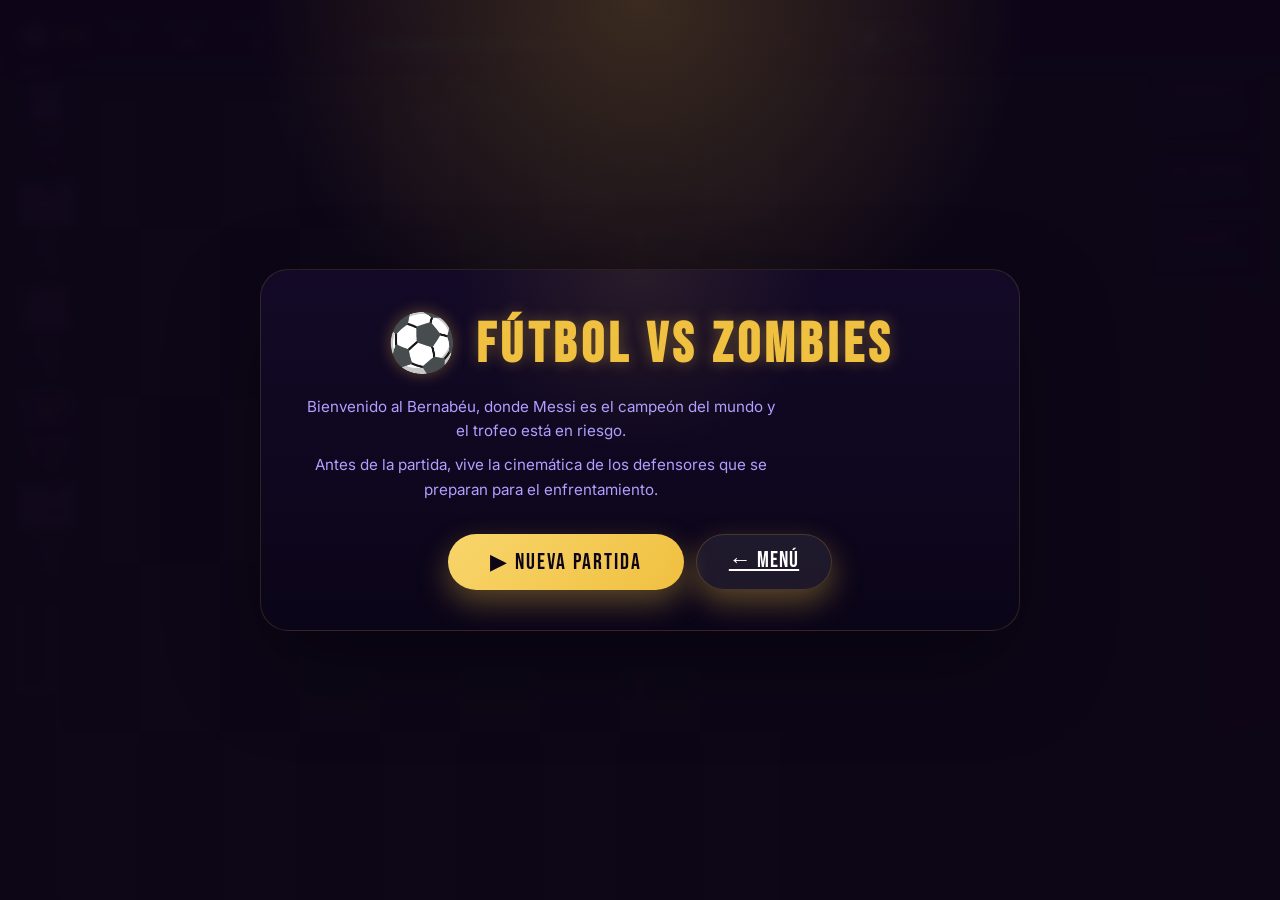
==== commit c534c49b: "Add files via upload" ====
--- a/futbol_vs_zombies_v2.html
+++ b/futbol_vs_zombies_v2.html
@@ -1,1825 +1,2015 @@
 <!DOCTYPE html>
 <html lang="es">
+
 <head>
-<meta charset="UTF-8">
-<meta name="viewport" content="width=device-width, initial-scale=1.0">
-<title>Fútbol VS Zombies</title>
-<link href="https://fonts.googleapis.com/css2?family=Bebas+Neue&family=Inter:wght@400;600;700&display=swap" rel="stylesheet">
-<style>
-*{margin:0;padding:0;box-sizing:border-box}
-:root{
-  --bg:#0e0618;--lane:#1a0d2e;--lane2:#150a24;
-  --gold:#f0c040;--purple:#3d2070;--white:#f5f0ff;
-  --red:#e03030;--green:#2ecc71;--gray:#888;
-}
-body{background:var(--bg);font-family:'Inter',sans-serif;color:var(--white);overflow:hidden;user-select:none}
-#ui{position:fixed;top:0;left:0;right:0;z-index:50;
-  display:flex;align-items:center;gap:1rem;
-  padding:10px 20px;background:rgba(14,6,24,0.95);
-  border-bottom:1px solid rgba(240,192,64,0.2);
-}
-#title{font-family:'Bebas Neue',cursive;font-size:1.4rem;letter-spacing:3px;color:var(--gold);flex-shrink:0}
-#hud{display:flex;gap:1.2rem;align-items:center;flex:1}
-.hud-item{display:flex;flex-direction:column;align-items:center;gap:1px}
-.hud-label{font-size:.55rem;letter-spacing:2px;text-transform:uppercase;color:#888;font-weight:700}
-.hud-val{font-family:'Bebas Neue',cursive;font-size:1.2rem;color:var(--gold)}
-#hp-bar{flex:1;max-width:200px}
-#hp-track{width:100%;height:8px;background:#2a1a40;border-radius:4px;overflow:hidden;margin-top:3px}
-#hp-fill{height:100%;background:var(--green);border-radius:4px;transition:width .3s}
-#energy-bar-container{display:flex;flex-direction:column;align-items:center;gap:1px;flex:1;max-width:160px}
-#energy-track{width:100%;height:8px;background:#2a1a40;border-radius:4px;overflow:hidden;margin-top:3px}
-#energy-fill{height:100%;background:#00bcd4;border-radius:4px;transition:width .6s}
-#wave-announce{
-  position:fixed;top:50%;left:50%;transform:translate(-50%,-50%);
-  font-family:'Bebas Neue',cursive;font-size:4rem;letter-spacing:6px;
-  color:var(--gold);text-shadow:0 0 40px rgba(240,192,64,0.5);
-  z-index:200;pointer-events:none;opacity:0;transition:opacity .3s;
-  text-align:center;
-}
-#stadium-name{
-  position:fixed;top:50%;left:50%;transform:translate(-50%,-50%);
-  font-family:'Bebas Neue',cursive;font-size:2rem;letter-spacing:4px;
-  color:#b09fff;text-shadow:0 0 20px rgba(176,159,255,0.5);
-  z-index:199;pointer-events:none;opacity:0;transition:opacity .3s;
-  text-align:center;margin-top:80px;
-}
-#overlay{
-  position:fixed;inset:0;background:rgba(14,6,24,0.97);
-  z-index:300;display:flex;flex-direction:column;align-items:center;justify-content:center;gap:1.5rem;
-}
-#overlay h1{font-family:'Bebas Neue',cursive;font-size:3.5rem;letter-spacing:5px;color:var(--gold)}
-#overlay p{color:#b09fff;font-size:.95rem;max-width:480px;text-align:center;line-height:1.6}
-#overlay .btn{
-  background:var(--gold);color:#0e0618;
-  font-family:'Bebas Neue',cursive;font-size:1.5rem;letter-spacing:3px;
-  padding:12px 48px;border:none;border-radius:3px;cursor:pointer;
-}
-#overlay .btn:hover{background:#f7dc80}
-#overlay .btn-secondary{
-  background:rgba(255,255,255,0.08);
-  color:#fff;
-  border:1px solid rgba(240,192,64,0.18);
-}
-.lobby-box{
-  width:min(980px,calc(100% - 40px));
-  padding:2rem;
-  background:rgba(20,10,40,0.94);
-  border:1px solid rgba(240,192,64,0.18);
-  border-radius:24px;
-  box-shadow:0 30px 80px rgba(0,0,0,0.35);
-}
-.lobby-header{max-width:700px;text-align:center;margin-bottom:1.5rem;}
-.lobby-header h1{font-size:3rem;margin:0 0 0.6rem;line-height:1;}
-.lobby-header p{color:#d8c9ff;line-height:1.8;font-size:1rem;}
-.lobby-container{display:grid;grid-template-columns:repeat(auto-fit,minmax(220px,1fr));gap:16px;width:100%;margin-top:1.5rem;}
-.lobby-card{background:rgba(240,192,64,0.08);border:1px solid rgba(240,192,64,0.12);padding:18px 20px;border-radius:18px;cursor:pointer;transition:transform .2s,background .2s,border-color .2s;}
-.lobby-card:hover{transform:translateY(-3px);background:rgba(240,192,64,0.14);}
-.lobby-card.active{background:rgba(240,192,64,0.18);border-color:rgba(240,192,64,0.45);}
-.lobby-card h2{margin:0 0 .5rem;font-size:1.15rem;color:var(--gold);}
-.lobby-card p{margin:0;color:#d8c9ff;line-height:1.6;}
-.lobby-card span{display:block;margin-top:1rem;font-size:.95rem;color:#b8b2ff;}
-.lobby-desc{max-width:720px;text-align:center;color:#e6def8;margin-top:24px;font-size:1rem;line-height:1.8;}
-.lobby-actions{display:flex;flex-wrap:wrap;gap:12px;justify-content:center;margin-top:28px;}
-.lobby-footnote{margin-top:18px;color:#bbb;max-width:680px;text-align:center;font-size:.95rem;line-height:1.7;}
-#coach-panel{
-  position:fixed;right:16px;top:70px;z-index:50;
-  display:flex;flex-direction:column;gap:8px;
-}
-.coach-btn{
-  background:rgba(30,15,50,0.95);border:1px solid rgba(240,192,64,0.25);
-  border-radius:4px;padding:8px 12px;cursor:pointer;text-align:center;
-  transition:border-color .2s,transform .1s;min-width:110px;
-}
-.coach-btn:hover:not(.disabled){border-color:var(--gold);transform:scale(1.04)}
-.coach-btn.disabled{opacity:.4;cursor:not-allowed}
-.coach-btn.active{border-color:var(--gold);background:rgba(240,192,64,0.1)}
-.coach-name{font-family:'Bebas Neue',cursive;font-size:.95rem;letter-spacing:2px;color:var(--gold)}
-.coach-desc{font-size:.62rem;color:#888;letter-spacing:.5px;margin-top:2px}
-.coach-timer{font-family:'Bebas Neue',cursive;font-size:.85rem;color:#b09fff;margin-top:3px}
-#reposition-msg{
-  position:fixed;bottom:20px;left:50%;transform:translateX(-50%);
-  background:rgba(240,192,64,0.15);border:1px solid rgba(240,192,64,0.4);
-  font-family:'Bebas Neue',cursive;font-size:1.1rem;letter-spacing:2px;color:var(--gold);
-  padding:8px 24px;border-radius:3px;z-index:60;display:none;
-}
-canvas{display:block;position:fixed;top:60px;left:0}
-</style>
+  <meta charset="UTF-8">
+  <meta name="viewport" content="width=device-width, initial-scale=1.0">
+  <title>Fútbol VS Zombies</title>
+  <link href="https://fonts.googleapis.com/css2?family=Bebas+Neue&family=Inter:wght@400;600;700&display=swap"
+    rel="stylesheet">
+  <style>
+    * {
+      margin: 0;
+      padding: 0;
+      box-sizing: border-box
+    }
+
+    :root {
+      --bg: #0e0618;
+      --lane: #1a0d2e;
+      --lane2: #150a24;
+      --gold: #f0c040;
+      --purple: #3d2070;
+      --white: #f5f0ff;
+      --red: #e03030;
+      --green: #2ecc71;
+      --gray: #888;
+    }
+
+    body {
+      background: var(--bg);
+      font-family: 'Inter', sans-serif;
+      color: var(--white);
+      overflow: hidden;
+      user-select: none
+    }
+
+    #ui {
+      position: fixed;
+      top: 0;
+      left: 0;
+      right: 0;
+      z-index: 50;
+      display: flex;
+      align-items: center;
+      gap: 1rem;
+      padding: 12px 20px;
+      background: linear-gradient(180deg, rgba(14, 6, 24, 0.98) 0%, rgba(30, 10, 50, 0.95) 100%);
+      border-bottom: 2px solid rgba(240, 192, 64, 0.4);
+      box-shadow: 0 4px 20px rgba(0, 0, 0, 0.8);
+    }
+
+    #title {
+      font-family: 'Bebas Neue', cursive;
+      font-size: 1.4rem;
+      letter-spacing: 3px;
+      color: var(--gold);
+      flex-shrink: 0;
+      text-shadow: 0 0 20px rgba(240, 192, 64, 0.6);
+    }
+
+    #hud {
+      display: flex;
+      gap: 1.2rem;
+      align-items: center;
+      flex: 1
+    }
+
+    /* Next wave preview */
+    #next-wave-preview {
+      display: flex;
+      gap: 6px;
+      align-items: center;
+      padding-left: 8px;
+      color: #bfbfbf;
+      font-size: 0.8rem;
+    }
+
+    .hud-item {
+      display: flex;
+      flex-direction: column;
+      align-items: center;
+      gap: 1px
+    }
+
+    .hud-label {
+      font-size: .55rem;
+      letter-spacing: 2px;
+      text-transform: uppercase;
+      color: #888;
+      font-weight: 700
+    }
+
+    .hud-val {
+      font-family: 'Bebas Neue', cursive;
+      font-size: 1.2rem;
+      color: var(--gold);
+      text-shadow: 0 0 10px rgba(240, 192, 64, 0.4);
+    }
+
+    #hp-bar {
+      flex: 1;
+      max-width: 200px
+    }
+
+    #hp-track {
+      width: 100%;
+      height: 10px;
+      background: rgba(30, 15, 50, 0.8);
+      border-radius: 5px;
+      overflow: hidden;
+      margin-top: 4px;
+      border: 1px solid rgba(46, 204, 113, 0.3);
+      box-shadow: inset 0 2px 4px rgba(0, 0, 0, 0.5);
+    }
+
+    #hp-fill {
+      height: 100%;
+      background: linear-gradient(90deg, var(--green), #58d46d);
+      border-radius: 4px;
+      transition: width .3s;
+      box-shadow: 0 0 10px rgba(46, 204, 113, 0.6);
+    }
+
+    #energy-bar-container {
+      display: flex;
+      flex-direction: column;
+      align-items: center;
+      gap: 1px;
+      flex: 1;
+      max-width: 160px
+    }
+
+    #energy-track {
+      width: 100%;
+      height: 10px;
+      background: rgba(30, 15, 50, 0.8);
+      border-radius: 5px;
+      overflow: hidden;
+      margin-top: 4px;
+      border: 1px solid rgba(0, 188, 212, 0.3);
+      box-shadow: inset 0 2px 4px rgba(0, 0, 0, 0.5);
+    }
+
+    #energy-fill {
+      height: 100%;
+      background: linear-gradient(90deg, #00bcd4, #00e5ff);
+      border-radius: 4px;
+      transition: width .6s;
+      box-shadow: 0 0 10px rgba(0, 188, 212, 0.8);
+    }
+
+    #wave-announce {
+      position: fixed;
+      top: 50%;
+      left: 50%;
+      transform: translate(-50%, -50%);
+      font-family: 'Bebas Neue', cursive;
+      font-size: 4rem;
+      letter-spacing: 6px;
+      color: var(--gold);
+      text-shadow: 0 0 40px rgba(240, 192, 64, 0.5);
+      z-index: 200;
+      pointer-events: none;
+      opacity: 0;
+      transition: opacity .3s;
+      text-align: center;
+    }
+
+    #stadium-name {
+      position: fixed;
+      top: 50%;
+      left: 50%;
+      transform: translate(-50%, -50%);
+      font-family: 'Bebas Neue', cursive;
+      font-size: 2rem;
+      letter-spacing: 4px;
+      color: #b09fff;
+      text-shadow: 0 0 20px rgba(176, 159, 255, 0.5);
+      z-index: 199;
+      pointer-events: none;
+      opacity: 0;
+      transition: opacity .3s;
+      text-align: center;
+      margin-top: 80px;
+    }
+
+    #overlay {
+      position: fixed;
+      inset: 0;
+      background: radial-gradient(circle at top, rgba(240,192,64,0.2), transparent 35%), rgba(14, 6, 24, 0.98);
+      backdrop-filter: blur(4px);
+      z-index: 300;
+      display: flex;
+      flex-direction: column;
+      align-items: center;
+      justify-content: center;
+      gap: 1.5rem;
+      padding: 20px;
+    }
+
+    .hidden {
+      display: none !important;
+    }
+
+    #overlay h1 {
+      font-family: 'Bebas Neue', cursive;
+      font-size: 3.5rem;
+      letter-spacing: 5px;
+      color: var(--gold)
+    }
+
+    .fade-in {
+      opacity: 0;
+      animation: fadeIn 0.5s ease forwards;
+    }
+
+    @keyframes fadeIn {
+      from { opacity: 0; transform: translateY(16px); }
+      to { opacity: 1; transform: translateY(0); }
+    }
+
+    #overlay p {
+      color: #b09fff;
+      font-size: .95rem;
+      max-width: 480px;
+      text-align: center;
+      line-height: 1.6
+    }
+
+    #overlay .btn {
+      background: linear-gradient(135deg, #f8d56b, #f0c040);
+      color: #0e0618;
+      font-family: 'Bebas Neue', cursive;
+      font-size: 1.4rem;
+      letter-spacing: 2px;
+      padding: 14px 42px;
+      border: none;
+      border-radius: 999px;
+      cursor: pointer;
+      box-shadow: 0 12px 30px rgba(240, 192, 64, 0.35);
+      transition: transform 0.2s ease, box-shadow 0.2s ease, background 0.2s ease;
+    }
+
+    #overlay .btn:hover {
+      transform: translateY(-2px);
+      background: linear-gradient(135deg, #ffd65c, #f6c034);
+      box-shadow: 0 18px 34px rgba(240, 192, 64, 0.45);
+    }
+
+    #overlay .btn-secondary {
+      background: rgba(255, 255, 255, 0.08);
+      color: #fff;
+      border: 1px solid rgba(240, 192, 64, 0.18);
+      border-radius: 999px;
+      padding: 12px 32px;
+      letter-spacing: 1px;
+    }
+
+    .lobby-box {
+      width: min(760px, calc(100% - 40px));
+      padding: 2.5rem;
+      background: linear-gradient(180deg, rgba(20, 10, 40, 0.98), rgba(11, 5, 25, 0.96));
+      border: 1px solid rgba(240, 192, 64, 0.15);
+      border-radius: 28px;
+      box-shadow: 0 35px 90px rgba(0, 0, 0, 0.35);
+      text-align: center;
+      position: relative;
+      overflow: hidden;
+    }
+
+    .lobby-box::before {
+      content: '';
+      position: absolute;
+      inset: 0;
+      background: radial-gradient(circle at top, rgba(240, 192, 64, 0.12), transparent 35%);
+      pointer-events: none;
+      opacity: 0.8;
+    }
+
+    .lobby-box > * {
+      position: relative;
+      z-index: 1;
+    }
+
+    .lobby-box h1 {
+      text-shadow: 0 0 15px rgba(240, 192, 64, 0.35);
+    }
+
+    .lobby-box h1 {
+      font-family: 'Bebas Neue', cursive;
+      font-size: 3.2rem;
+      letter-spacing: 4px;
+      color: var(--gold);
+      margin-bottom: 1rem;
+    }
+
+    .lobby-box p {
+      color: #d8c9ff;
+      line-height: 1.8;
+      font-size: 1rem;
+      margin-bottom: 0.6rem;
+    }
+
+    .lobby-box .hint {
+      color: #888;
+      font-size: 0.82rem;
+      margin-top: 0.4rem;
+    }
+
+    .lobby-actions {
+      display: flex;
+      flex-wrap: wrap;
+      gap: 12px;
+      justify-content: center;
+      margin-top: 2rem;
+    }
+
+    .cinematic-screen {
+      display: flex;
+      flex-direction: column;
+      gap: 1.5rem;
+      width: min(900px, calc(100% - 40px));
+      padding: 2.5rem;
+      background: rgba(10, 6, 18, 0.95);
+      border: 1px solid rgba(240, 192, 64, 0.18);
+      border-radius: 24px;
+      box-shadow: 0 30px 80px rgba(0, 0, 0, 0.35);
+      text-align: center;
+    }
+
+    .cinematic-text {
+      color: #d8c9ff;
+      font-size: 1rem;
+      line-height: 1.8;
+      max-width: 760px;
+      margin: 0 auto;
+    }
+
+    .cinematic-cards {
+      display: grid;
+      grid-template-columns: repeat(4, minmax(0, 1fr));
+      gap: 14px;
+      width: 100%;
+    }
+
+    .cine-card {
+      background: rgba(255, 255, 255, 0.05);
+      border: 1px solid rgba(240, 192, 64, 0.15);
+      border-radius: 18px;
+      padding: 14px;
+      text-align: center;
+      min-height: 180px;
+      display: flex;
+      flex-direction: column;
+      gap: 10px;
+      justify-content: space-between;
+    }
+
+    .cine-card img {
+      width: 100%;
+      height: 100px;
+      object-fit: cover;
+      border-radius: 14px;
+      filter: saturate(1.1) brightness(1.05);
+    }
+
+    .cine-card .name {
+      font-family: 'Bebas Neue', cursive;
+      color: var(--gold);
+      font-size: 1.1rem;
+      margin-top: 4px;
+    }
+
+    .cine-card .desc {
+      color: #b0aedd;
+      font-size: 0.88rem;
+      line-height: 1.4;
+    }
+
+    .cinematic-footer {
+      display: flex;
+      flex-wrap: wrap;
+      gap: 12px;
+      justify-content: center;
+      align-items: center;
+    }
+
+    @media (max-width: 820px) {
+      .cinematic-cards {
+        grid-template-columns: repeat(2, minmax(0, 1fr));
+      }
+    }
+
+    @media (max-width: 560px) {
+      .cinematic-cards {
+        grid-template-columns: 1fr;
+      }
+    }
+
+    .lobby-box h1 {
+      font-family: 'Bebas Neue', cursive;
+      font-size: 3.2rem;
+      letter-spacing: 4px;
+      color: var(--gold);
+      margin-bottom: 1rem;
+    }
+
+    .lobby-box p {
+      color: #d8c9ff;
+      line-height: 1.8;
+      font-size: 1rem;
+      margin-bottom: 0.6rem;
+    }
+
+    .lobby-box .hint {
+      color: #888;
+      font-size: 0.82rem;
+      margin-top: 0.4rem;
+    }
+
+    .lobby-actions {
+      display: flex;
+      flex-wrap: wrap;
+      gap: 12px;
+      justify-content: center;
+      margin-top: 2rem;
+    }
+
+    #coach-panel {
+      position: fixed;
+      right: 16px;
+      top: 70px;
+      z-index: 50;
+      display: flex;
+      flex-direction: column;
+      gap: 8px;
+    }
+
+    /* Player selection cards */
+    #player-panel { gap: 6px; padding: 6px; flex-direction: column; width: 70px; height: auto; max-height: calc(100vh - 200px); }
+    .player-card { background: linear-gradient(180deg, rgba(255,255,255,0.02), rgba(0,0,0,0.25)); border-radius:6px; padding:4px; width:60px; text-align:center; cursor:pointer; border:1px solid transparent; transition:transform .12s, box-shadow .12s, border-color .12s; flex-shrink: 0; }
+    .player-card img { width:100%; height:40px; object-fit:cover; border-radius:4px; display:block; }
+    .player-card .pname { font-family:'Bebas Neue',cursive; color:var(--gold); margin-top:2px; font-size:0.65rem; }
+    .player-card .prole { color:#bfbfbf; font-size:0.5rem; margin-top:1px; }
+    .player-card .pcost { margin-top:2px; font-weight:700; color:#f0c040; font-size: 0.6rem; }
+    .player-card.selected { transform:scale(1.08); box-shadow:0 4px 10px rgba(0,0,0,0.6); border-color:rgba(240,192,64,0.9); }
+
+    .coach-btn {
+      background: linear-gradient(135deg, rgba(30, 15, 50, 0.95), rgba(20, 10, 40, 0.9));
+      border: 2px solid rgba(240, 192, 64, 0.35);
+      border-radius: 8px;
+      padding: 10px 14px;
+      cursor: pointer;
+      text-align: center;
+      transition: all .2s;
+      min-width: 110px;
+      box-shadow: 0 4px 12px rgba(0, 0, 0, 0.4);
+    }
+
+    .coach-btn:hover:not(.disabled) {
+      border-color: var(--gold);
+      transform: translateY(-2px);
+      box-shadow: 0 8px 20px rgba(240, 192, 64, 0.3);
+      background: linear-gradient(135deg, rgba(40, 20, 60, 0.95), rgba(30, 15, 45, 0.9));
+    }
+
+    .coach-btn.disabled {
+      opacity: .35;
+      cursor: not-allowed
+    }
+
+    .coach-btn.active {
+      border-color: var(--gold);
+      background: linear-gradient(135deg, rgba(240, 192, 64, 0.2), rgba(240, 192, 64, 0.1));
+      box-shadow: 0 0 20px rgba(240, 192, 64, 0.4);
+    }
+
+    .coach-name {
+      font-family: 'Bebas Neue', cursive;
+      font-size: .95rem;
+      letter-spacing: 2px;
+      color: var(--gold);
+      text-shadow: 0 0 8px rgba(240, 192, 64, 0.3);
+    }
+
+    .coach-desc {
+      font-size: .62rem;
+      color: #888;
+      letter-spacing: .5px;
+      margin-top: 2px
+    }
+
+    .coach-timer {
+      font-family: 'Bebas Neue', cursive;
+      font-size: .85rem;
+      color: #b09fff;
+      margin-top: 3px;
+      text-shadow: 0 0 6px rgba(176, 159, 255, 0.3);
+    }
+
+    #reposition-msg {
+      position: fixed;
+      bottom: 20px;
+      left: 50%;
+      transform: translateX(-50%);
+      background: linear-gradient(135deg, rgba(240, 192, 64, 0.25), rgba(240, 192, 64, 0.1));
+      border: 2px solid rgba(240, 192, 64, 0.6);
+      font-family: 'Bebas Neue', cursive;
+      font-size: 1.1rem;
+      letter-spacing: 2px;
+      color: var(--gold);
+      padding: 12px 32px;
+      border-radius: 8px;
+      z-index: 60;
+      display: none;
+      box-shadow: 0 8px 32px rgba(240, 192, 64, 0.3);
+      text-shadow: 0 0 10px rgba(240, 192, 64, 0.4);
+    }
+
+    canvas {
+      display: block;
+      position: fixed;
+      top: 60px;
+      left: 0;
+    }
+
+    #pause-menu {
+      position: fixed;
+      inset: 0;
+      background: rgba(14, 6, 24, 0.98);
+      z-index: 400;
+      display: none;
+      flex-direction: column;
+      align-items: center;
+      justify-content: center;
+      gap: 2rem;
+      backdrop-filter: blur(8px);
+    }
+
+    #pause-menu h1 {
+      font-family: 'Bebas Neue', cursive;
+      font-size: 4rem;
+      letter-spacing: 6px;
+      color: var(--gold);
+      text-shadow: 0 0 40px rgba(240, 192, 64, 0.6);
+    }
+
+    #pause-menu .pause-buttons {
+      display: flex;
+      gap: 2rem;
+      flex-direction: column;
+      align-items: center;
+    }
+
+    #pause-menu button {
+      background: linear-gradient(135deg, rgba(240, 192, 64, 0.2), rgba(240, 192, 64, 0.05));
+      border: 2px solid rgba(240, 192, 64, 0.6);
+      color: var(--gold);
+      font-family: 'Bebas Neue', cursive;
+      font-size: 1.2rem;
+      letter-spacing: 3px;
+      padding: 16px 48px;
+      border-radius: 8px;
+      cursor: pointer;
+      transition: all 0.3s;
+      text-transform: uppercase;
+    }
+
+    #pause-menu button:hover {
+      background: linear-gradient(135deg, rgba(240, 192, 64, 0.4), rgba(240, 192, 64, 0.2));
+      box-shadow: 0 0 20px rgba(240, 192, 64, 0.6);
+      transform: translateY(-2px);
+    }
+
+    #save-btn {
+      background: linear-gradient(135deg, rgba(46, 204, 113, 0.2), rgba(46, 204, 113, 0.05));
+      border: 2px solid rgba(46, 204, 113, 0.6);
+      color: var(--green);
+      padding: 8px 16px;
+      font-size: 0.85rem;
+      border-radius: 6px;
+      cursor: pointer;
+      transition: all 0.3s;
+      margin-left: 1rem;
+    }
+
+    #save-btn:hover {
+      background: linear-gradient(135deg, rgba(46, 204, 113, 0.4), rgba(46, 204, 113, 0.2));
+      box-shadow: 0 0 15px rgba(46, 204, 113, 0.6);
+    }
+  </style>
 </head>
+
 <body>
 
-<div id="ui">
-  <div id="title">FVZ</div>
-  <div id="hud">
-    <div class="hud-item">
-      <span class="hud-label">Nivel</span>
-      <span class="hud-val" id="hud-wave">1/5</span>
-    </div>
-    <div class="hud-item">
-      <span class="hud-label">Oleada</span>
-      <span class="hud-val" id="hud-subwave">1/3</span>
-    </div>
-    <div class="hud-item">
-      <span class="hud-label">Zombies</span>
-      <span class="hud-val" id="hud-enemies">0</span>
-    </div>
-    <div class="hud-item" id="hp-bar">
-      <span class="hud-label">Base</span>
-      <div id="hp-track"><div id="hp-fill" style="width:100%"></div></div>
-    </div>
-    <div id="energy-bar-container">
-      <span class="hud-label" style="color:#00bcd4">⚡ Soles</span>
-      <div id="energy-track"><div id="energy-fill" style="width:50%"></div></div>
-      <span class="hud-val" id="hud-energy">60</span>
-    </div>
-    <div class="hud-item">
-      <span class="hud-label">Score</span>
-      <span class="hud-val" id="hud-score">0</span>
+  <div id="ui">
+    <div id="title">⚽ FVZ</div>
+    <div id="hud">
+      <div class="hud-item">
+        <span class="hud-label">Nivel</span>
+        <span class="hud-val" id="hud-wave">1</span>
+      </div>
+      <div class="hud-item">
+        <span class="hud-label">Oleada</span>
+        <span class="hud-val" id="hud-subwave">1/3</span>
+      </div>
+      <div class="hud-item">
+        <span class="hud-label">Zombies</span>
+        <span class="hud-val" id="hud-enemies">0</span>
+      </div>
+        <div id="next-wave-preview" title="Siguiente oleada">
+          <span style="font-size:.7rem;color:#888;letter-spacing:1px">Próx:</span>
+          <div id="next-wave-list" style="display:flex;gap:6px;align-items:center"></div>
+        </div>
+      <div class="hud-item" id="hp-bar">
+        <span class="hud-label">Base</span>
+        <div id="hp-track">
+          <div id="hp-fill" style="width:100%"></div>
+        </div>
+      </div>
+      <div id="energy-bar-container">
+        <span class="hud-label" style="color:#f0c040">☀ Soles</span>
+        <div id="energy-track">
+          <div id="energy-fill" style="width:0%"></div>
+        </div>
+        <span class="hud-val" id="hud-energy">0</span>
+      </div>
+      <div class="hud-item">
+        <span class="hud-label">Score</span>
+        <span class="hud-val" id="hud-score">0</span>
+      </div>
+      <button id="save-btn" onclick="saveAndShow()">💾 Guardar</button>
     </div>
   </div>
-</div>
-
-<div id="coach-panel">
-  <div class="coach-btn" id="btn-pep" onclick="activateCoach('pep')">
-    <div class="coach-name">Guardiola</div>
-    <div class="coach-desc">Reorganiza 7s<br>(req. Iniesta)</div>
-    <div class="coach-timer" id="timer-pep"></div>
+
+  <div id="coach-panel">
+    <div class="coach-btn" id="btn-pep" onclick="activateCoach('pep')">
+      <div class="coach-name">Guardiola</div>
+      <div class="coach-desc">Reorganiza 7s<br>(req. Iniesta)</div>
+      <div class="coach-timer" id="timer-pep"></div>
+    </div>
+    <div class="coach-btn" id="btn-lui" onclick="activateCoach('lui')">
+      <div class="coach-name">Luis Enrique</div>
+      <div class="coach-desc">Turbo x2 — 10s</div>
+      <div class="coach-timer" id="timer-lui"></div>
+    </div>
+    <div class="coach-btn" id="btn-sca" onclick="activateCoach('sca')">
+      <div class="coach-name">Scaloni</div>
+      <div class="coach-desc">Muro x3 — 15s</div>
+      <div class="coach-timer" id="timer-sca"></div>
+    </div>
   </div>
-  <div class="coach-btn" id="btn-lui" onclick="activateCoach('lui')">
-    <div class="coach-name">Luis Enrique</div>
-    <div class="coach-desc">Turbo x2 — 10s</div>
-    <div class="coach-timer" id="timer-lui"></div>
+
+  <div id="reposition-msg">MODO GUARDIOLA — Arrastra tus jugadores libremente (7s)</div>
+  <div id="wave-announce"></div>
+  <div id="stadium-name"></div>
+
+  <div id="pause-menu">
+    <h1>⏸ PAUSADO</h1>
+    <div class="pause-buttons">
+      <button onclick="togglePause()">CONTINUAR (P)</button>
+      <button onclick="saveAndShow()">💾 GUARDAR PROGRESO</button>
+      <button onclick="location.reload()">🔄 MENÚ PRINCIPAL</button>
+    </div>
+    <p style="color: #888; font-size: 0.85rem; margin-top: 2rem; text-align: center; max-width: 400px;">
+      Presiona <strong>P</strong> para pausar/reanudar | <strong>CTRL+S</strong> para guardar rápido
+    </p>
   </div>
-  <div class="coach-btn" id="btn-sca" onclick="activateCoach('sca')">
-    <div class="coach-name">Scaloni</div>
-    <div class="coach-desc">Muro x3 — 15s</div>
-    <div class="coach-timer" id="timer-sca"></div>
-  </div>
-</div>
-
-<div id="reposition-msg">MODO GUARDIOLA — Mueve tus jugadores (7s)</div>
-
-<div id="wave-announce"></div>
-<div id="stadium-name"></div>
-
-<div id="overlay">
-  <div class="lobby-box">
-    <div class="lobby-header">
-      <h1>Lobby táctico</h1>
-      <p>Elige tu modalidad de juego antes de entrar al campo. Ajusta energía, defensa y velocidad para dominar la partida desde el comienzo.</p>
-    </div>
-    <div class="lobby-container">
-      <div class="lobby-card active" id="mode-equilibrada" onclick="selectTactic('equilibrada')">
-        <h2>Equilibrada</h2>
-        <p>Buen balance entre recursos y defensa para adaptarte a cada oleada.</p>
-        <span>60 energía inicial</span>
-      </div>
-      <div class="lobby-card" id="mode-ofensiva" onclick="selectTactic('ofensiva')">
-        <h2>Ofensiva</h2>
-        <p>Más energía inicial para colocar jugadores rápidamente y atacar antes.</p>
-        <span>75 energía inicial</span>
-      </div>
-      <div class="lobby-card" id="mode-defensiva" onclick="selectTactic('defensiva')">
-        <h2>Defensiva</h2>
-        <p>Empieza con un ritmo más estable y prepara la mejor defensa posible.</p>
-        <span>55 energía inicial</span>
+
+  <!-- LOBBY / CINEMÁTICA -->
+  <div id="overlay">
+    <div class="lobby-box" id="lobby-screen">
+      <h1>⚽ Fútbol VS Zombies</h1>
+      <p>Bienvenido al Bernabéu, donde Messi es el campeón del mundo y el trofeo está en riesgo.</p>
+      <p class="hint">Antes de la partida, vive la cinemática de los defensores que se preparan para el enfrentamiento.</p>
+      <div class="lobby-actions">
+        <button class="btn" onclick="showCinematic()">▶ NUEVA PARTIDA</button>
+        <button class="btn btn-secondary" id="continue-btn" style="display:none;" onclick="continueProgress()">Continuar partida</button>
+        <a class="btn btn-secondary" href="index.html">← Menú</a>
       </div>
     </div>
-    <div class="lobby-desc">
-      <p id="lobby-description">La modalidad Equilibrada te da una base sólida para aprender cómo funciona el tablero, la energía y los coaches.</p>
-    </div>
-    <div class="lobby-actions">
-      <button class="btn" onclick="startGame()">Empezar partida</button>
-      <button class="btn btn-secondary" id="continue-btn" style="display:none;" onclick="continueProgress()">Continuar partida</button>
-      <a class="btn btn-secondary" href="index.html">Volver al menú</a>
-    </div>
-    <div class="lobby-footnote">
-      <p>Tablero 5 filas x 9 columnas • Coloca jugadores con energía y usa coaches especiales para cambiar el rumbo del partido.</p>
+
+    <div class="cinematic-screen hidden" id="cinematic-screen">
+      <h1>PROLOGO</h1>
+      <div class="cinematic-text" id="cinematic-text">
+        <p>Messi acaba de ganar otro título legendario, pero una sombra se aproxima al estadio.</p>
+        <p>Un rival misterioso ha enviado hordas de zombis para robar su campeonato y romper la defensa del Bernabéu.</p>
+        <p>Necesita más que talento: necesita un equipo de defensores de élite para detener la amenaza.</p>
+      </div>
+      <div class="cinematic-cards" id="cinematic-cards">
+        <div class="cine-card">
+          <img src="uploads/INIESTA.webp" alt="Iniesta">
+          <div class="name">Iniesta</div>
+          <div class="desc">El cerebro del equipo. Su magia reorganiza la defensa y da control total.</div>
+        </div>
+        <div class="cine-card">
+          <img src="uploads/NEYMAR.jpg" alt="Neymar">
+          <div class="name">Neymar</div>
+          <div class="desc">Rápido y feroz, llega con velocidad para frenar a los enemigos más peligrosos.</div>
+        </div>
+        <div class="cine-card">
+          <img src="uploads/SUAREZ.jpg" alt="Suárez">
+          <div class="name">Suárez</div>
+          <div class="desc">El delantero que no se rinde. Cada golpe empuja a la horda hacia atrás.</div>
+        </div>
+        <div class="cine-card">
+          <img src="uploads/MASCHERANO.avif" alt="Mascherano">
+          <div class="name">Mascherano</div>
+          <div class="desc">El muro de la defensa. Su presencia detiene los embates del enemigo.</div>
+        </div>
+      </div>
+      <div class="cinematic-footer">
+        <button class="btn" id="cinematic-next" onclick="advanceCinematic()">CONTINUAR</button>
+        <button class="btn btn-secondary" onclick="skipCinematic()">SALTAR CINEMÁTICA</button>
+      </div>
     </div>
   </div>
-</div>
-<canvas id="c"></canvas>
-
-<script>
-const canvas = document.getElementById('c');
-const ctx = canvas.getContext('2d');
-const W = () => window.innerWidth;
-const H = () => window.innerHeight - 60;
-const API_BASE = 'http://localhost:8080/api';
-const USER_ID = 'player-default';
-let savedProgress = null;
-
-function resize(){
-  canvas.width = W();
-  canvas.height = H();
-}
-
-function saveProgress(){
-  if (!API_BASE) return;
-  const payload = {
-    userId: USER_ID,
-    level,
-    subWave,
-    score,
-    energy
-  };
-  fetch(`${API_BASE}/progress`, {
-    method: 'POST',
-    headers: {'Content-Type': 'application/json'},
-    body: JSON.stringify(payload)
-  })
-    .then(response => response.json())
-    .then(data => {
-      savedProgress = payload;
-      console.log('Progreso guardado:', data);
-      const btn = document.getElementById('continue-btn');
-      if (btn) btn.style.display = 'inline-flex';
-    })
-    .catch(error => console.warn('No se pudo guardar el progreso:', error));
-}
-
-function loadProgress(){
-  if (!API_BASE) return;
-  fetch(`${API_BASE}/progress?userId=${encodeURIComponent(USER_ID)}`)
-    .then(response => {
-      if (!response.ok) throw new Error('No saved progress');
-      return response.json();
-    })
-    .then(data => {
-      savedProgress = data;
-      const btn = document.getElementById('continue-btn');
-      if (btn) btn.style.display = 'inline-flex';
-      const descEl = document.getElementById('lobby-description');
-      if (descEl) {
-        descEl.textContent = `Progreso disponible: nivel ${data.level} - oleada ${data.subWave}. Presiona Continuar.`;
-      }
-    })
-    .catch(() => {
-      const btn = document.getElementById('continue-btn');
-      if (btn) btn.style.display = 'none';
-    });
-}
-
-function continueProgress(){
-  if (!savedProgress) return;
-  level = savedProgress.level || 1;
-  subWave = savedProgress.subWave || 1;
-  score = savedProgress.score || 0;
-  energy = savedProgress.energy || 60;
-  baseHP = 100;
-  players = [];
-  enemies = [];
-  projectiles = [];
-  particles = [];
-  energyDrops = [];
-  waveCleared = false;
-  bossSpawned = false;
-  spawnCount = 0;
-  spawnTimer = 0;
-  nextSpawnAt = 900 + Math.floor(Math.random()*300);
-  document.getElementById('hud-wave').textContent = level+'/'+totalLevels;
-  document.getElementById('hud-subwave').textContent = subWave+'/'+totalSubWaves;
-  document.getElementById('hud-score').textContent = score;
-  document.getElementById('hud-energy').textContent = energy;
-  document.getElementById('hp-fill').style.width = '100%';
-  document.getElementById('energy-fill').style.width = (energy/maxEnergy*100) + '%';
-  document.getElementById('overlay').style.display = 'none';
-  state = 'playing';
-  getLanes();
-  updateCoachBtns();
-  showWaveAnnounce(`CONTINUANDO NIVEL ${level}`);
-  const stadium = STADIUMS[level-1] || STADIUMS[0];
-  showStadiumName(stadium.name);
-}
-
-resize();
-window.addEventListener('resize', resize);
-
-// ── STADIUMS ──
-const STADIUMS = [
-  { name: 'Camp Nou', color: '#1a4fa0', accent: '#a8120a', grass: '#1e4d1e' },
-  { name: 'Santiago Bernabéu', color: '#6b2d8b', accent: '#f0c040', grass: '#1a4a1a' },
-  { name: 'Wembley', color: '#1a3a6b', accent: '#ffffff', grass: '#174017' },
-  { name: 'Río de Janeiro', color: '#007749', accent: '#ffd700', grass: '#155a15' },
-  { name: 'Santiago Bernabéu', color: '#6b2d8b', accent: '#f0c040', grass: '#1a4a1a' }, // Final!
-];
-
-// ── GAME STATE ──
-let state = 'overlay';
-let score = 0;
-let baseHP = 100;
-let level = 1;         // 1-5 (stadiums)
-let totalLevels = 5;
-let subWave = 1;       // oleadas dentro del nivel
-let totalSubWaves = 3;
-let spawnTimer = 0;
-let spawnInterval = 0; // will be randomized 1200-1800 frames (20-30s at 60fps)
-let nextSpawnAt = 0;
-let spawnCount = 0;
-let waveCleared = false;
-let messiUsed = false;
-let messiActive = false;
-let messiTimer = 0;
-let guardiolaTimer = 0;
-let luisTimer = 0;
-let scaloniTimer = 0;
-let repositionMode = false;
-let dragPlayer = null;
-let coachCooldowns = {pep:0,lui:0,sca:0};
-let coachUsed = {pep:false,lui:false,sca:false};
-let bossSpawned = false;
-let frameCount = 0;
-
-const TACTIC_MODES = {
-  equilibrada: {
-    label:'Equilibrada',
-    desc:'Modo equilibrado: buen balance entre energía y defensa para adaptarte a cualquier oleada.',
-    energy:60
-  },
-  ofensiva: {
-    label:'Ofensiva',
-    desc:'Modo ofensivo: más energía inicial para colocar jugadores con rapidez y controlar el ataque.',
-    energy:75
-  },
-  defensiva: {
-    label:'Defensiva',
-    desc:'Modo defensivo: comienza con menos energía y prepara la mejor defensa posible.',
-    energy:55
-  }
-};
-let selectedTactic = 'equilibrada';
-
-function selectTactic(mode){
-  if(!TACTIC_MODES[mode]) return;
-  selectedTactic = mode;
-  document.querySelectorAll('.lobby-card').forEach(card => {
-    card.classList.toggle('active', card.id === `mode-${mode}`);
-  });
-  updateLobbyInfo();
-}
-
-function updateLobbyInfo(){
-  const info = TACTIC_MODES[selectedTactic];
-  const descEl = document.getElementById('lobby-description');
-  if(descEl) descEl.textContent = info.desc;
-}
-
-// ── ENERGY SYSTEM ──
-let energy = 60;
-let maxEnergy = 150;
-let energyDrops = [];
-
-const PLAYER_COSTS = {
-  neymar: 70,
-  suarez: 100,
-  iniesta: 120,
-  mascherano: 50,
-  fabregas: 50
-};
-
-const LANES = 5;
-let laneH, laneY;
-
-function getLanes(){
-  laneH = H() / LANES;
-  laneY = i => i * laneH + laneH/2;
-}
-
-// ── PLAYER DEFINITIONS ──
-// Suarez = lanzaguisantes base (100 dmg, cadencia lenta)
-// Neymar  = 40% del daño de Suarez, cadencia un poco más rápida pero más suave
-// Iniesta = solo redirige proyectiles que ya existen, baja dmg -35%
-// Mascherano = Nuez: pura pared, NO dispara, mucha vida
-// Fabregas = Girasol: genera energía, NO dispara
-const PLAYER_DEFS = {
-  neymar: {
-    name:'Neymar', initials:'NEY', color:'#1a9e3f', borderColor:'#2ecc71',
-    skinColor:'#c8854a', shirtColor:'#f9e526', shirtStripe:'#1a9e3f',
-    fireRate: 84,   // 1.4 segundos a 60fps
-    damage: 50,
-    hp: 70, maxHP: 70,
-    shootFn: 'neymarShoot', role:'Disparo Suave', cost: 70
-  },
-  suarez: {
-    name:'Suárez', initials:'SUA', color:'#1565c0', borderColor:'#5b8dee',
-    skinColor:'#d4956a', shirtColor:'#1565c0', shirtStripe:'#0d47a1',
-    fireRate: 150,  // 2.5 segundos a 60fps
-    damage: 70,
-    hp: 95, maxHP: 95,
-    shootFn: 'suarezShoot', role:'Disparo Pesado', cost: 100
-  },
-  iniesta: {
-    name:'Iniesta', initials:'INI', color:'#8e24aa', borderColor:'#ce93d8',
-    skinColor:'#c5906a', shirtColor:'#6a1b9a', shirtStripe:'#4a148c',
-    fireRate: 99999999, damage: 0, hp: 90, maxHP: 90,
-    shootFn: 'iniestashoot', role:'Redirige −35% dmg', cost: 120 // Iniesta porcentaje de daño o corregido
-  },
-  mascherano: {
-    name:'Mascherano', initials:'MAS', color:'#37474f', borderColor:'#90a4ae',
-    skinColor:'#b87a50', shirtColor:'#37474f', shirtStripe:'#263238',
-    fireRate: 9999999999, damage: 0, hp: 175, maxHP: 175, // macherano correcion vida
-    shootFn: 'mascheranoShoot', role:'🧱 Tanque Bloqueador', cost: 50
-  },
-  fabregas: {
-    name:'Fàbregas', initials:'FAB', color:'#e65100', borderColor:'#ff9800',
-    skinColor:'#d4956a', shirtColor:'#e65100', shirtStripe:'#bf360c',
-    fireRate: 9999999, damage: 0, hp: 60, maxHP: 60,
-    shootFn: 'fabregasShoot', role:'🌻 Genera Energía ⚡', cost: 50,
-    isGenerator: true
-  }
-};
-
-// ── ARRAYS ──
-let players = [];
-let enemies = [];
-let projectiles = [];
-let particles = [];
-let playerTimers = {};
-
-// ── GRID SYSTEM ── 8 slots per lane
-const GRID_START_X = 80;
-const GRID_SLOT_WIDTH = 70;  // width of each grid cell
-const NUM_SLOTS = 9;
-
-// Get X position from slot number
-function getSlotX(slotNum){
-  return GRID_START_X + slotNum * GRID_SLOT_WIDTH;
-}
-
-// Get slot number from X position
-function getSlotFromX(x){
-  const slot = Math.round((x - GRID_START_X) / GRID_SLOT_WIDTH);
-  return Math.max(0, Math.min(NUM_SLOTS - 1, slot));
-}
-
-// Get all occupied slots in a lane
-function getOccupiedSlots(lane){
-  return players.filter(p=>p.lane===lane).map(p=>p.slot);
-}
-
-// ── PLACED PLAYER ──
-class Player {
-  constructor(type, lane, slot){
-    const d = PLAYER_DEFS[type];
-    Object.assign(this, JSON.parse(JSON.stringify(d)));
-    this.type = type;
-    this.lane = lane;
-    this.slot = slot;  // grid slot number (0-7)
-    this.x = getSlotX(slot);
-    this.y = laneY(lane);
-    this.fireTimer = 0;
-    this.boosted = false;
-    this.shieldLanes = 0;
-    this.wobble = 0;
-    // For Fabregas energy gen
-    this.genTimer = 0;
-    this.genDelay = this.type === 'fabregas' ? 420 : 0; // first cast 7s
-    this.genRate = 900;
-    this.pulse = 0;
-  }
-
-  update(){
-    this.fireTimer++;
-    let rate = this.fireRate;
-    if(this.boosted && (this.type==='neymar'||this.type==='suarez')) rate = Math.floor(rate/2);
-
-    // Fabregas generates energy passively — does NOT shoot
-    if(this.type === 'fabregas'){
-      this.genTimer++;
-      this.pulse = (this.pulse + 0.05) % (Math.PI*2);
-      if(this.genTimer >= this.genDelay){
+
+  <canvas id="c"></canvas>
+
+  <script>
+    const canvas = document.getElementById('c');
+    const ctx = canvas.getContext('2d');
+    const W = () => window.innerWidth;
+    const H = () => window.innerHeight - 60;
+    const API_BASE = 'http://localhost:8080/api';
+    const USER_ID = 'player-default';
+    let savedProgress = null;
+
+    function resize() { canvas.width = W(); canvas.height = H(); }
+    resize();
+    window.addEventListener('resize', resize);
+    // Recalc grid offset when resizing so panel space stays reserved
+    const _origResize = resize;
+    function resizeAndUpdate() { _origResize(); updateGridOffset(); }
+    window.removeEventListener('resize', resize);
+    window.addEventListener('resize', resizeAndUpdate);
+    resizeAndUpdate();
+
+    // ── SAVE / LOAD ──
+    function updateContinueBtn() {
+      const b = document.getElementById('continue-btn');
+      if (!b) return;
+      b.style.display = savedProgress ? 'inline-flex' : 'none';
+    }
+
+    function saveProgressToStorage(progress) {
+      try {
+        localStorage.setItem('fvz-progress', JSON.stringify(progress));
+      } catch (error) {
+        console.warn('No se pudo guardar en localStorage:', error);
+      }
+    }
+
+    function loadProgressFromStorage() {
+      try {
+        const raw = localStorage.getItem('fvz-progress');
+        return raw ? JSON.parse(raw) : null;
+      } catch (error) {
+        return null;
+      }
+    }
+
+    function saveProgress() {
+      const payload = { userId: USER_ID, level, subWave, score, energy };
+      fetch(`${API_BASE}/progress`, { method: 'POST', headers: { 'Content-Type': 'application/json' }, body: JSON.stringify(payload) })
+        .then(r => r.json())
+        .then(() => {
+          savedProgress = payload;
+          saveProgressToStorage(payload);
+          updateContinueBtn();
+          showMsg('✅ Progreso guardado con éxito');
+        })
+        .catch(() => {
+          savedProgress = payload;
+          saveProgressToStorage(payload);
+          updateContinueBtn();
+          showMsg('⚠️ Guardado localmente. El backend no respondió.');
+        });
+    }
+    function loadProgress() {
+      fetch(`${API_BASE}/progress?userId=${encodeURIComponent(USER_ID)}`)
+        .then(r => { if (!r.ok) throw new Error(); return r.json(); })
+        .then(d => {
+          savedProgress = d;
+          saveProgressToStorage(d);
+          updateContinueBtn();
+        })
+        .catch(() => {
+          const stored = loadProgressFromStorage();
+          if (stored) {
+            savedProgress = stored;
+            updateContinueBtn();
+            showMsg('✅ Progreso cargado desde almacenamiento local');
+          } else {
+            savedProgress = null;
+            updateContinueBtn();
+          }
+        });
+    }
+    function continueProgress() {
+      if (!savedProgress) {
+        showMsg('No hay progreso guardado para continuar.');
+        return;
+      }
+      level = savedProgress.level || 1; subWave = savedProgress.subWave || 1;
+      score = savedProgress.score || 0; energy = savedProgress.energy || 0;
+      resetForLevel(false);
+      document.getElementById('overlay').style.display = 'none';
+      document.getElementById('cinematic-screen').classList.add('hidden');
+      document.getElementById('lobby-screen').classList.remove('hidden');
+      state = 'playing';
+      showWaveAnnounce(`CONTINUANDO NIVEL ${level}`);
+      showStadiumName((STADIUMS[level - 1] || STADIUMS[0]).name);
+    }
+
+    const cinematicTexts = [
+      'Messi acaba de ganar otro título legendario, pero una sombra se aproxima al estadio.',
+      'Un rival misterioso ha enviado hordas de zombis para robar su campeonato y romper la defensa del Bernabéu.',
+      'Solo los mejores defensores podrán mantener el trofeo a salvo. Iniesta, Neymar, Suárez y Mascherano ya están listos.',
+      'Es hora de unir fuerzas, colocar a los mejores jugadores y proteger a Messi. ¡La batalla empieza ahora!'
+    ];
+    let cinematicStep = 0;
+
+    function showCinematic() {
+      cinematicStep = 0;
+      document.getElementById('lobby-screen').classList.add('hidden');
+      document.getElementById('cinematic-screen').classList.remove('hidden');
+      document.getElementById('overlay').style.display = 'flex';
+      updateCinematic();
+    }
+
+    function advanceCinematic() {
+      cinematicStep++;
+      updateCinematic();
+    }
+
+    function skipCinematic() {
+      finishCinematic();
+    }
+
+    function updateCinematic() {
+      const text = cinematicTexts[cinematicStep] || '';
+      const textEl = document.getElementById('cinematic-text');
+      const nextBtn = document.getElementById('cinematic-next');
+      if (!textEl || !nextBtn) return;
+      if (cinematicStep >= cinematicTexts.length) {
+        finishCinematic();
+        return;
+      }
+      textEl.classList.remove('fade-in');
+      void textEl.offsetWidth;
+      textEl.innerHTML = `<p>${text}</p>`;
+      textEl.classList.add('fade-in');
+      nextBtn.textContent = cinematicStep === cinematicTexts.length - 1 ? 'EMPEZAR PARTIDA' : 'CONTINUAR';
+    }
+
+    function finishCinematic() {
+      document.getElementById('overlay').style.display = 'none';
+      document.getElementById('cinematic-screen').classList.add('hidden');
+      document.getElementById('lobby-screen').classList.remove('hidden');
+      state = 'playing';
+      getLanes();
+      resetForLevel(true);
+      showWaveAnnounce('OLEADA 1');
+      showStadiumName(STADIUMS[0].name);
+    }
+
+    // ── STADIUMS ──
+    const STADIUMS = [
+      { name: 'Camp Nou', grass: '#1e4d1e', grassAlt: '#195019' },
+      { name: 'Santiago Bernabéu', grass: '#1a4a1a', grassAlt: '#163c16' },
+      { name: 'Wembley', grass: '#174017', grassAlt: '#123412' },
+      { name: 'Río de Janeiro', grass: '#155a15', grassAlt: '#114a11' },
+      { name: 'Bernabéu — Final', grass: '#1a4a1a', grassAlt: '#1f501f' },
+    ];
+
+    // ── GAME STATE ──
+    let state = 'overlay';
+    let isPaused = false;
+    let score = 0;
+    let baseHP = 100;
+    let level = 1;
+    let totalLevels = 5;
+    let subWave = 1;
+    let totalSubWaves = 3;
+    let spawnTimer = 0;
+    let nextSpawnAt = 0;
+    let spawnCount = 0;
+    let waitingForNextSubWave = false;
+    let subWaveDelay = 0;
+    let bossSpawned = false;
+    let frameCount = 0;
+    let messiUsed = false;
+    let guardiolaTimer = 0;
+    let luisTimer = 0;
+    let scaloniTimer = 0;
+    let repositionMode = false;
+    let dragPlayer = null;
+    let dragOffsetX = 0;
+    let dragOffsetY = 0;
+    let coachCooldowns = { pep: 0, lui: 0, sca: 0 };
+    let coachUsed = { pep: false, lui: false, sca: false };
+
+    // ── ENERGY — empieza en 0, solo soles ──
+    let energy = 0;
+    let maxEnergy = 999999;
+    let energyDrops = [];
+    let energyDropTimer = 0;
+
+    // ── GRID ──
+    const LANES = 5;
+    let laneH, laneY_fn;
+    function getLanes() { laneH = H() / LANES; laneY_fn = i => i * laneH + laneH / 2; }
+    function laneY(i) { return i * laneH + laneH / 2; }
+
+    let GRID_START_X = 160; // desplazado a la derecha para dejar espacio al panel lateral
+    const GRID_SLOT_W = 80;
+    const NUM_SLOTS = 9;
+    function getSlotX(s) { return GRID_START_X + s * GRID_SLOT_W; }
+    function getSlotFromX(x) { return Math.max(0, Math.min(NUM_SLOTS - 1, Math.round((x - GRID_START_X) / GRID_SLOT_W))); }
+
+    // Cell highlight when hovering
+    let hoverCell = { lane: -1, slot: -1 };
+    let litCells = []; // [{lane, slot, timer}]
+
+    function lightCell(lane, slot) {
+      litCells = litCells.filter(c => !(c.lane === lane && c.slot === slot));
+      litCells.push({ lane, slot, timer: 45 });
+    }
+
+    // ── PLAYER DEFS ──
+    const PLAYER_DEFS = {
+      neymar: { name: 'Neymar', initials: 'NEY', color: '#1a9e3f', borderColor: '#2ecc71', skinColor: '#c8854a', shirtColor: '#f9e526', shirtStripe: '#1a9e3f', fireRate: 84, damage: 50, hp: 70, maxHP: 70, role: 'Disparo Suave', cost: 75 },
+      suarez: { name: 'Suárez', initials: 'SUA', color: '#1565c0', borderColor: '#5b8dee', skinColor: '#d4956a', shirtColor: '#1565c0', shirtStripe: '#0d47a1', fireRate: 150, damage: 70, hp: 95, maxHP: 95, role: 'Disparo Pesado', cost: 110 },
+      iniesta: { name: 'Iniesta', initials: 'INI', color: '#8e24aa', borderColor: '#ce93d8', skinColor: '#c5906a', shirtColor: '#6a1b9a', shirtStripe: '#4a148c', fireRate: 9999, damage: 0, hp: 90, maxHP: 90, role: 'Redirige proyectiles', cost: 100 },
+      mascherano: { name: 'Mascherano', initials: 'MAS', color: '#37474f', borderColor: '#90a4ae', skinColor: '#b87a50', shirtColor: '#37474f', shirtStripe: '#263238', fireRate: 9999, damage: 0, hp: 200, maxHP: 200, role: '🧱 Tanque', cost: 60 },
+      fabregas: { name: 'Fàbregas', initials: 'FAB', color: '#e65100', borderColor: '#ff9800', skinColor: '#d4956a', shirtColor: '#e65100', shirtStripe: '#bf360c', fireRate: 9999, damage: 0, hp: 60, maxHP: 60, role: '☀ Genera Soles', cost: 50, isGenerator: true },
+    };
+
+    // ── ARRAYS ──
+    let players = [];
+    let enemies = [];
+    let projectiles = [];
+    let particles = [];
+
+    // ── PLAYER CLASS ──
+    class Player {
+      constructor(type, lane, slot) {
+        const d = PLAYER_DEFS[type];
+        Object.assign(this, JSON.parse(JSON.stringify(d)));
+        this.type = type; this.lane = lane; this.slot = slot;
+        this.x = getSlotX(slot); this.y = laneY(lane);
+        this.fireTimer = 0; this.boosted = false; this.shieldLanes = 0; this.wobble = 0;
+        // Fabregas sol generator
         this.genTimer = 0;
-        this.genDelay = 900 + Math.floor(Math.random()*300); // after first cast, 15-20s
-        energy = Math.min(maxEnergy, energy + 25);
-        spawnParticles(this.x, this.y, '#ff9800', 8);
-        showMsg('⚡ +25 Energía de Fàbregas!');
-      }
-      if(this.wobble>0) this.wobble -= 1.5;
-      return;
-    }
-
-    // Mascherano = Tanque bloqueador: no dispara, solo bloquea
-    if(this.type === 'mascherano'){
-      // Mascherano no hace nada excepto estar ahí para bloquear
-      if(this.wobble>0) this.wobble -= 1.5;
-      return;
-    }
-
-    // Iniesta = solo redirige proyectiles enemigos que pasen cerca
-    // Intercepta EnemyProjectiles en su lane y los convierte en Projectiles aliados
-    // con -50% del daño original del disparo
-    if(this.type === 'iniesta'){
-      // scan friendly projectiles near Iniesta's position and redirect them to the nearest enemy
-      for(let i = projectiles.length - 1; i >= 0; i--){
-        const proj = projectiles[i];
-        if(!proj._isEnemy && !proj._redirected && proj.targetLane === this.lane
-           && Math.abs(proj.x - this.x) < 40){
-          const nearest = enemies.filter(e=>!e.dead).sort((a,b)=>a.x-b.x)[0];
-          if(nearest){
-            proj._redirected = true;
-            proj.dmg = Math.max(1, proj.dmg * 0.5);
-            proj.homing = true;
-            proj.target = nearest;
-            proj.targetLane = nearest.lane;
-            proj.destY = laneY(nearest.lane);
-            proj.color = '#ce93d8';
-            proj.style = 'ball';
-            proj.speed = 6;
-            this.wobble = 8;
-            spawnParticles(this.x, this.y, '#ce93d8', 5);
+        this.genDelay = type === 'fabregas' ? 900 : 0; // first sol at 15s
+        this.genRate = 900; // subsequent
+        this.pulse = 0;
+      }
+
+      update() {
+        this.fireTimer++;
+        let rate = this.fireRate;
+        if (this.boosted && (this.type === 'neymar' || this.type === 'suarez')) rate = Math.floor(rate / 2);
+
+        // FABREGAS — genera soles (NO dispara)
+        if (this.type === 'fabregas') {
+          this.genTimer++;
+          this.pulse = (this.pulse + 0.05) % (Math.PI * 2);
+          if (this.genTimer >= this.genDelay) {
+            this.genTimer = 0;
+            this.genDelay = 900 + Math.floor(Math.random() * 300); // 15 to 20s
+            // Spawn a sol drop at Fabregas position
+            energyDrops.push(new EnergyDrop(this.x, this.y - 20, 25));
+            spawnParticles(this.x, this.y, '#f0c040', 6);
           }
-        }
-      }
-      if(this.wobble>0) this.wobble -= 1.5;
-      return;
-    }
-
-    // Neymar and Suarez — shoot at enemies in their lane
-    const target = enemies.find(e=>!e.dead && e.lane===this.lane);
-
-    if(target && this.fireTimer >= rate){
-      this.fireTimer = 0;
-      this.wobble = 8;
-      if(this.type === 'neymar') this.neymarShoot(target);
-      else if(this.type === 'suarez') this.suarezShoot(target);
-    }
-    if(this.wobble>0) this.wobble -= 1.5;
-  }
-
-  neymarShoot(target){
-    // Solo dispara hacia adelante en su línea (dmg = this.damage = 40)
-    projectiles.push(new Projectile(this.x+30, this.y, 1, this.damage, this.lane, 'ball', '#f9e526', false));
-  }
-
-  suarezShoot(target){
-    // Heavy cannonball — slow fire rate but 100 damage
-    projectiles.push(new Projectile(this.x+30, this.y, 1, this.damage, this.lane, 'ball-heavy', '#e03030', false));
-  }
-
-  iniestashoot(target){ /* handled in update() via projectile interception */ }
-  mascheranoShoot(target){ /* Nuez — no dispara */ }
-  fabregasShoot(target){ /* Girasol — no dispara */ }
-
-  draw(){
-    const cx = this.x;
-    const cy = this.y + Math.sin(this.wobble)*2;
-    getLanes();
-
-    // Fabregas energy aura
-    if(this.type === 'fabregas'){
-      const auraR = 35 + Math.sin(this.pulse)*8;
-      ctx.save();
-      ctx.globalAlpha = 0.15 + Math.sin(this.pulse)*0.1;
-      ctx.fillStyle = '#ff9800';
-      ctx.beginPath();
-      ctx.arc(cx, cy, auraR, 0, Math.PI*2);
-      ctx.fill();
-      ctx.globalAlpha = 1;
-      ctx.restore();
-
-      // Energy progress ring
-      const genPct = this.genDelay ? this.genTimer / this.genDelay : 0;
-      ctx.save();
-      ctx.strokeStyle = '#ff9800';
-      ctx.lineWidth = 3;
-      ctx.globalAlpha = 0.6;
-      ctx.beginPath();
-      ctx.arc(cx, cy, 38, -Math.PI/2, -Math.PI/2 + genPct * Math.PI*2);
-      ctx.stroke();
-      ctx.globalAlpha = 1;
-      ctx.restore();
-    }
-
-    drawCartoonPlayer(ctx, cx, cy, this, false, this.shieldLanes);
-    // HP bar
-    const bw = 44, bh = 5;
-    const bx = cx - bw/2;
-    const by = cy + 38;
-    ctx.fillStyle = '#2a1a40';
-    ctx.fillRect(bx, by, bw, bh);
-    const ratio = this.hp/this.maxHP;
-    ctx.fillStyle = ratio>0.5?'#2ecc71':ratio>0.25?'#f0c040':'#e03030';
-    ctx.fillRect(bx, by, bw*ratio, bh);
-  }
-}
-
-// ── ENEMY DEFS ──
-// PvZ reference values (60fps):
-//   Zombie normal : speed ~0.35,  hp ~100
-//   Zombie cono   : speed ~0.40,  hp ~280  (coneHead)
-//   Zombie deportista: speed ~1.6, hp ~1000 (athlete in full sprint)
-//   Saltador pertica: speed ~1.8, jumps over 1 player, hp ~240
-//
-// Benzema = cono:  un pelín más rápido que normal, misma vida que cono
-// Pepe    = resistencia zombie deportista SOLO — velocidad zombie normal
-// Bale    = velocidad zombie deportista, vida zombie normal
-// Modric  = saltador de pértiga exacto (salta sobre un jugador, esquiva)
-// Cristiano = BOSS
-const ENEMY_DEFS = {
-  benzema:{name:'Benzema',initials:'BEN',skinColor:'#c8905a',shirtColor:'#e8e8e8',shirtStripe:'#c0c0c0',
-    speed:0.55,   // más lento, estrategia
-    hp:1200,maxHP:1200,  // 12 disparos de Suárez
-    damage:8,attackRange:350,meleeRange:60,role:'Tirador',color:'#e03030',stunAmount:12},
-  pepe:{name:'Pepe',initials:'PEP',skinColor:'#b07040',shirtColor:'#c0c0c0',shirtStripe:'#909090',
-    speed:0.32,   // más lento, estrategia
-    hp:2500,maxHP:2500, // máxima resistencia
-    damage:7,attackRange:60,meleeRange:55,role:'Tanque',color:'#888',stunAmount:9},
-  bale:{name:'Bale',initials:'BAL',skinColor:'#c0885a',shirtColor:'#2ecc71',shirtStripe:'#27ae60',
-    speed:0.62,    // más lento, estrategia
-    hp:800,maxHP:800, // vida más baja pero rápido
-    damage:12,attackRange:60,meleeRange:55,role:'Sprinter',color:'#2ecc71',stunAmount:15},
-  modric:{name:'Modric',initials:'MOD',skinColor:'#d4956a',shirtColor:'#ffffff',shirtStripe:'#cccccc',
-    speed:0.45,   // más lento, estrategia
-    hp:1000,maxHP:1000,  // 10 disparos de Suárez
-    damage:10,attackRange:60,meleeRange:55,role:'Salta jugadores',color:'#5b8dee',
-    isVaulter:true, vaultCooldown:0, vaultJumpY:0, vaultJumping:false,stunAmount:12},
-  cristiano:{name:'Cristiano',initials:'CR7',skinColor:'#c09060',shirtColor:'#e03030',shirtStripe:'#b02020',
-    speed:0.75,hp:5000,maxHP:5000,damage:250,attackRange:60,meleeRange:60,role:'BOSS',color:'#f0c040',isBoss:true,stunAmount:20}
-};
-
-class Enemy {
-  constructor(type, lane){
-    const d = ENEMY_DEFS[type];
-    Object.assign(this, JSON.parse(JSON.stringify(d)));
-    this.type = type;
-    this.lane = lane;
-    this.x = W() + 60;
-    this.y = laneY(lane);
-    this.dead = false;
-    this.attackTimer = 0;
-    this.swingAngle = 0;
-    this.swinging = false;
-    this.swingDir = 1;
-    this.stunned = 0;
-    // Modric vaulter
-    this.isVaulter = d.isVaulter || false;
-    this.vaultCooldown = 0;
-    this.vaultJumping = false;
-    this.vaultJumpY = 0;   // arc height offset
-    this.vaultJumpPhase = 0;
-    this.vaultTarget = null;
-  }
-
-  update(){
-    if(this.dead||this.stunned>0){this.stunned--;return;}
-    this.attackTimer++;
-
-    // ── MODRIC: Pértiga ──
-    // Cuando se acerca a un jugador, salta por encima (inmune a proyectiles durante el salto)
-    // y aterriza al otro lado
-    if(this.isVaulter){
-      if(this.vaultCooldown > 0) this.vaultCooldown--;
-
-      if(!this.vaultJumping && this.vaultCooldown <= 0){
-        const blocker = players.find(p => p.lane === this.lane && p.x < this.x && this.x - p.x < 90);
-        if(blocker){
-          // inicia salto
+          if (this.wobble > 0) this.wobble -= 1.5;
+          return;
+        }
+
+        // MASCHERANO — solo bloquea
+        if (this.type === 'mascherano') {
+          if (this.wobble > 0) this.wobble -= 1.5;
+          return;
+        }
+
+        // INIESTA — intercepta proyectiles enemigos
+        if (this.type === 'iniesta') {
+          for (let i = projectiles.length - 1; i >= 0; i--) {
+            const proj = projectiles[i];
+            if (!proj._isEnemy && !proj._redirected && proj.targetLane === this.lane && Math.abs(proj.x - this.x) < 40) {
+              const nearest = enemies.filter(e => !e.dead).sort((a, b) => a.x - b.x)[0];
+              if (nearest) {
+                proj._redirected = true; proj.dmg = Math.max(1, proj.dmg * 0.5);
+                proj.homing = true; proj.target = nearest;
+                proj.targetLane = nearest.lane; proj.destY = laneY(nearest.lane);
+                proj.color = '#ce93d8'; proj.style = 'ball'; proj.speed = 6;
+                this.wobble = 8; spawnParticles(this.x, this.y, '#ce93d8', 5);
+              }
+            }
+          }
+          if (this.wobble > 0) this.wobble -= 1.5;
+          return;
+        }
+
+        // NEYMAR / SUAREZ — disparan
+        const target = enemies.find(e => !e.dead && e.lane === this.lane);
+        if (target && this.fireTimer >= rate) {
+          this.fireTimer = 0; this.wobble = 8;
+          if (this.type === 'neymar') projectiles.push(new Projectile(this.x + 30, this.y, 1, this.damage, this.lane, 'ball', '#f9e526', false));
+          else if (this.type === 'suarez') projectiles.push(new Projectile(this.x + 30, this.y, 1, this.damage, this.lane, 'ball-heavy', '#e03030', false));
+        }
+        if (this.wobble > 0) this.wobble -= 1.5;
+      }
+
+      draw() {
+        const cx = this.x, cy = this.y + Math.sin(this.wobble) * 2;
+        getLanes();
+        if (this.type === 'fabregas') {
+          const auraR = 30 + Math.sin(this.pulse) * 6;
+          ctx.save(); ctx.globalAlpha = 0.12 + Math.sin(this.pulse) * 0.08;
+          ctx.fillStyle = '#f0c040'; ctx.beginPath();
+          ctx.arc(cx, cy, auraR, 0, Math.PI * 2); ctx.fill();
+          const genPct = this.genDelay ? this.genTimer / this.genDelay : 0;
+          ctx.strokeStyle = '#f0c040'; ctx.lineWidth = 3; ctx.globalAlpha = 0.7;
+          ctx.beginPath(); ctx.arc(cx, cy, 36, -Math.PI / 2, -Math.PI / 2 + genPct * Math.PI * 2); ctx.stroke();
+          ctx.globalAlpha = 1; ctx.restore();
+        }
+        if (this.shieldLanes > 0) {
+          ctx.fillStyle = 'rgba(144,164,174,0.1)';
+          ctx.fillRect(cx - 30, cy - laneH * this.shieldLanes - laneH / 2, 60, laneH * (this.shieldLanes * 2 + 1));
+          ctx.strokeStyle = 'rgba(144,164,174,0.4)'; ctx.lineWidth = 2;
+          ctx.setLineDash([6, 4]);
+          ctx.strokeRect(cx - 30, cy - laneH * this.shieldLanes - laneH / 2, 60, laneH * (this.shieldLanes * 2 + 1));
+          ctx.setLineDash([]);
+        }
+        drawCartoonPlayer(ctx, cx, cy, this, false, this.shieldLanes);
+        const bw = 44, bh = 5, bx = cx - bw / 2, by = cy + 38;
+        ctx.fillStyle = '#2a1a40'; ctx.fillRect(bx, by, bw, bh);
+        const ratio = this.hp / this.maxHP;
+        ctx.fillStyle = ratio > 0.5 ? '#2ecc71' : ratio > 0.25 ? '#f0c040' : '#e03030';
+        ctx.fillRect(bx, by, bw * ratio, bh);
+      }
+    }
+
+    // ── ENEMY DEFS ──
+    const ENEMY_DEFS = {
+      benzema: { name: 'Benzema', initials: 'BEN', skinColor: '#c8905a', shirtColor: '#e8e8e8', shirtStripe: '#c0c0c0', speed: 0.35, hp: 1200, maxHP: 1200, damage: 8, attackRange: 350, meleeRange: 60, role: 'Tirador', color: '#e03030', stunAmount: 12 },
+      pepe: { name: 'Pepe', initials: 'PEP', skinColor: '#b07040', shirtColor: '#c0c0c0', shirtStripe: '#909090', speed: 0.20, hp: 2500, maxHP: 2500, damage: 7, attackRange: 60, meleeRange: 55, role: 'Tanque', color: '#888', stunAmount: 9 },
+      bale: { name: 'Bale', initials: 'BAL', skinColor: '#c0885a', shirtColor: '#2ecc71', shirtStripe: '#27ae60', speed: 0.55, hp: 800, maxHP: 800, damage: 12, attackRange: 60, meleeRange: 55, role: 'Sprinter', color: '#2ecc71', stunAmount: 15 },
+      modric: { name: 'Modric', initials: 'MOD', skinColor: '#d4956a', shirtColor: '#ffffff', shirtStripe: '#cccccc', speed: 0.30, hp: 1000, maxHP: 1000, damage: 10, attackRange: 60, meleeRange: 55, role: 'Saltador', color: '#5b8dee', stunAmount: 12, isVaulter: true, dodgesLeft: 3, vaultCooldown: 0, vaultJumping: false, vaultJumpY: 0 },
+      cristiano: { name: 'Cristiano', initials: 'CR7', skinColor: '#c09060', shirtColor: '#e03030', shirtStripe: '#b02020', speed: 0.60, hp: 5000, maxHP: 5000, damage: 250, attackRange: 60, meleeRange: 60, role: 'BOSS', color: '#f0c040', stunAmount: 20, isBoss: true },
+    };
+
+    class Enemy {
+      constructor(type, lane) {
+        const d = ENEMY_DEFS[type];
+        Object.assign(this, JSON.parse(JSON.stringify(d)));
+        this.type = type; this.lane = lane;
+        this.x = W() + 60; this.y = laneY(lane);
+        this.dead = false; this.attackTimer = 0;
+        this.swingAngle = 0; this.swinging = false; this.swingDir = 1;
+        this.stunned = 0;
+        this.isVaulter = d.isVaulter || false;
+        this.vaultCooldown = 0; this.vaultJumping = false;
+        this.vaultJumpY = 0; this.vaultJumpPhase = 0; this.vaultTarget = null;
+      }
+
+      update() {
+        if (this.dead || this.stunned > 0) { this.stunned--; return; }
+        this.attackTimer++;
+
+        if (this.isVaulter) {
+          if (this.vaultCooldown > 0) this.vaultCooldown--;
+          if (!this.vaultJumping && this.vaultCooldown <= 0) {
+            const blocker = players.find(p => p.lane === this.lane && p.x < this.x && this.x - p.x < 90);
+            if (blocker) {
+              this.vaultJumping = true; this.vaultJumpPhase = 0; this.vaultTarget = blocker;
+              spawnParticles(this.x, this.y, '#5b8dee', 5);
+            }
+          }
+          if (this.vaultJumping) {
+            this.vaultJumpPhase += 0.1;
+            this.vaultJumpY = -Math.sin(this.vaultJumpPhase) * 70;
+            this.x -= this.speed * 1.5;
+            if (this.vaultJumpPhase >= Math.PI) {
+              this.vaultJumping = false; this.vaultJumpY = 0; this.vaultCooldown = 180;
+              spawnParticles(this.x, this.y, '#5b8dee', 8);
+            }
+          } else {
+            this.x -= this.speed;
+            const closePlayer = players.filter(p => p.lane === this.lane && Math.abs(p.x - this.x) < this.meleeRange + 20).sort((a, b) => b.x - a.x)[0];
+            if (closePlayer) {
+              this.x = Math.max(this.x, closePlayer.x + 55);
+              if (this.attackTimer > 60) {
+                this.attackTimer = 0; this.swinging = true; this.swingAngle = 0;
+                closePlayer.hp -= this.damage; spawnParticles(closePlayer.x, closePlayer.y, '#e03030', 5);
+                if (closePlayer.hp <= 0) removePlayer(closePlayer);
+              }
+            }
+          }
+        } else {
+          const frontPlayer = players.filter(p => p.lane === this.lane && p.x < this.x).sort((a, b) => b.x - a.x)[0];
+          if (frontPlayer && this.x - frontPlayer.x < 100) {
+            this.x = frontPlayer.x + 85;
+            if (this.attackTimer > 60) {
+              this.attackTimer = 0; this.swinging = true; this.swingAngle = 0;
+              frontPlayer.hp -= this.damage; spawnParticles(frontPlayer.x, frontPlayer.y, '#e03030', 5);
+              if (frontPlayer.hp <= 0) removePlayer(frontPlayer);
+            }
+          } else {
+            this.x -= this.speed;
+            if (this.type === 'benzema') {
+              const targets = players.filter(p => p.lane === this.lane && p.x < this.x && this.x - p.x < this.attackRange).sort((a, b) => b.x - a.x);
+              if (targets.length && this.attackTimer > 70) {
+                this.attackTimer = 0; this.swinging = true; this.swingAngle = 0;
+                projectiles.push(new EnemyProjectile(this.x - 30, this.y, this.damage, this.lane));
+              }
+            }
+            const closePlayer = players.filter(p => p.lane === this.lane && Math.abs(p.x - this.x) < this.meleeRange + 20).sort((a, b) => b.x - a.x)[0];
+            if (closePlayer && this.type !== 'benzema') {
+              this.x = Math.max(this.x, closePlayer.x + 55);
+              if (this.attackTimer > 60) {
+                this.attackTimer = 0; this.swinging = true; this.swingAngle = 0;
+                closePlayer.hp -= this.damage; spawnParticles(closePlayer.x, closePlayer.y, '#e03030', 5);
+                if (closePlayer.hp <= 0) removePlayer(closePlayer);
+              }
+            }
+          }
+        }
+
+        if (this.swinging) {
+          this.swingAngle += 15 * this.swingDir;
+          if (Math.abs(this.swingAngle) > 60) this.swingDir *= -1;
+          if (this.swingAngle < -30 && this.swingDir === 1) { this.swinging = false; this.swingAngle = 0; this.swingDir = 1; }
+        }
+        if (this.x < 40) { baseHP -= 0.5; if (baseHP <= 0) gameOver(); }
+        if (this.type === 'cristiano' && this.x < 50 && !this._siuuu) { this._siuuu = true; showSIUUU(); }
+      }
+
+      takeDamage(dmg) {
+        if (this.dead) return;
+        if (this.type === 'modric' && this.dodgesLeft > 0 && !this.vaultJumping) {
+          this.dodgesLeft--;
           this.vaultJumping = true;
           this.vaultJumpPhase = 0;
-          this.vaultTarget = blocker;
           spawnParticles(this.x, this.y, '#5b8dee', 5);
-        }
-      }
-
-      if(this.vaultJumping){
-        this.vaultJumpPhase += 0.1;
-        // parabola sobre el jugador
-        this.vaultJumpY = -Math.sin(this.vaultJumpPhase) * 70;
-        this.x -= this.speed * 1.5; // más rápido durante el salto
-        if(this.vaultJumpPhase >= Math.PI){
-          // aterrizó al otro lado
-          this.vaultJumping = false;
-          this.vaultJumpY = 0;
-          this.vaultCooldown = 180; // 3s antes de poder saltar de nuevo
-          spawnParticles(this.x, this.y, '#5b8dee', 8);
-        }
+          return;
+        }
+        if (this.type === 'modric' && this.vaultJumping) { spawnParticles(this.x, this.y, '#5b8dee', 3); return; }
+        this.stunned += (this.stunAmount || 12);
+        this.hp -= dmg;
+        spawnParticles(this.x, this.y, '#ffdd57', 4);
+        if (this.hp <= 0) {
+          this.dead = true; score += this.isBoss ? 500 : 50;
+          spawnParticles(this.x, this.y, this.color, 12);
+          document.getElementById('hud-score').textContent = score;
+        }
+      }
+
+      draw() {
+        if (this.dead) return;
+        const drawY = this.y + (this.vaultJumpY || 0);
+        drawCartoonEnemy(ctx, this.x, drawY, this, this.swingAngle);
+        const bw = 44, bh = 5;
+        ctx.fillStyle = '#2a1a40'; ctx.fillRect(this.x - bw / 2, drawY + 38, bw, bh);
+        ctx.fillStyle = this.hp / this.maxHP > 0.5 ? '#e03030' : this.hp / this.maxHP > 0.25 ? '#f0c040' : '#888';
+        ctx.fillRect(this.x - bw / 2, drawY + 38, bw * (this.hp / this.maxHP), bh);
+        if (this.isVaulter && this.vaultJumping) {
+          ctx.save(); ctx.strokeStyle = '#5b8dee'; ctx.lineWidth = 2;
+          ctx.setLineDash([4, 3]); ctx.beginPath(); ctx.arc(this.x, drawY, 28, 0, Math.PI * 2); ctx.stroke();
+          ctx.setLineDash([]); ctx.restore();
+        }
+      }
+    }
+
+    // ── PROJECTILE ──
+    class Projectile {
+      constructor(x, y, dir, dmg, targetLane, style, color, homing, target) {
+        this.x = x; this.y = y; this.dir = dir; this.dmg = dmg;
+        this.targetLane = targetLane; this.style = style; this.color = color;
+        this.homing = homing; this.target = target;
+        this.speed = 6; this.dead = false; this.rot = 0;
+        this.destY = laneY(targetLane);
+        this._isEnemy = false; this._redirected = false;
+      }
+      update() {
+        this.rot += 8;
+        if (this.homing && this.target && !this.target.dead) {
+          const dx = this.target.x - this.x, dy = this.target.y - this.y, d = Math.sqrt(dx * dx + dy * dy);
+          this.x += dx / d * this.speed; this.y += dy / d * this.speed;
+          this.targetLane = this.target.lane;
+        } else {
+          this.x += this.speed * this.dir;
+          this.y += (this.destY - this.y) * 0.12;
+        }
+        if (this.x > W() + 50 || this.x < -50) this.dead = true;
+        if (!this._isEnemy) {
+          const hit = enemies.find(e => !e.dead && e.lane === this.targetLane && Math.abs(e.x - this.x) < 24 && Math.abs(e.y - this.y) < 30);
+          if (hit) { hit.takeDamage(this.dmg); this.dead = true; }
+        } else {
+          const hit = players.find(p => p.lane === this.lane && Math.abs(p.x - this.x) < 26);
+          if (hit) { hit.hp -= this.dmg; spawnParticles(hit.x, hit.y, '#e03030', 4); this.dead = true; if (hit.hp <= 0) removePlayer(hit); }
+        }
+      }
+      draw() {
+        ctx.save(); ctx.translate(this.x, this.y); ctx.rotate(this.rot * Math.PI / 180);
+        if (this.style === 'ball-heavy') {
+          ctx.beginPath(); ctx.arc(0, 0, 10, 0, Math.PI * 2); ctx.fillStyle = this.color; ctx.fill();
+          ctx.strokeStyle = '#fff2'; ctx.lineWidth = 2; ctx.stroke();
+          ctx.strokeStyle = 'rgba(0,0,0,0.3)'; ctx.lineWidth = 1.5;
+          ctx.beginPath(); ctx.moveTo(-8, 0); ctx.lineTo(8, 0); ctx.stroke();
+          ctx.beginPath(); ctx.moveTo(0, -8); ctx.lineTo(0, 8); ctx.stroke();
+        } else { drawBall(ctx, 0, 0, this.style === 'ball-small' ? 6 : 8, this.color); }
+        ctx.restore();
+      }
+    }
+
+    class EnemyProjectile {
+      constructor(x, y, dmg, lane) {
+        this.x = x; this.y = y; this.dmg = dmg; this.lane = lane;
+        this.speed = 4; this.dead = false; this.rot = 0;
+        this.destY = laneY(lane); this.dir = -1;
+        this._isEnemy = true; this._redirected = false;
+        this.targetLane = lane; this.homing = false;
+        this.style = 'ball'; this.color = '#e03030';
+      }
+      update() {
+        this.rot += 8; this.x -= this.speed; if (this.x < -20) this.dead = true;
+        const hit = players.find(p => p.lane === this.lane && Math.abs(p.x - this.x) < 26);
+        if (hit) { hit.hp -= this.dmg; spawnParticles(hit.x, hit.y, '#e03030', 4); this.dead = true; if (hit.hp <= 0) removePlayer(hit); }
+      }
+      draw() {
+        ctx.save(); ctx.translate(this.x, this.y); ctx.rotate(this.rot * Math.PI / 180);
+        drawGuayo(ctx, 0, 0, -1, '#e03030'); ctx.restore();
+      }
+    }
+
+    // ── ENERGY DROP (soles) ──
+    class EnergyDrop {
+      constructor(x, y, value) {
+        // Si viene de Fabregas tiene posición fija, si es del cielo es aleatorio
+        if (x !== undefined) {
+          this.x = x; this.y = y; this.fromFab = true;
+        } else {
+          this.x = 100 + Math.random() * (W() - 200);
+          this.y = -20; this.fromFab = false;
+        }
+        this.vy = this.fromFab ? 1.2 : 0.7 + Math.random() * 0.5;
+        this.value = value || 10 + Math.floor(Math.random() * 15);
+        this.r = 20; this.dead = false;
+        this.pulse = Math.random() * Math.PI * 2;
+        this.landed = false; this.landY = 0;
+      }
+      update() {
+        this.pulse += 0.08;
+        this.y += this.vy;
+        if (this.y > H() + 50) this.dead = true;
+        // Auto-desaparece después de 15s si no la recolectan
+        if (!this._spawnTime) this._spawnTime = frameCount;
+        if (frameCount - this._spawnTime > 900) this.dead = true;
+      }
+      draw() {
+        if (this.dead) return;
+        const bob = this.landed ? Math.sin(this.pulse) * 3 : 0;
+        ctx.save();
+        ctx.shadowColor = '#f0c040'; ctx.shadowBlur = 16;
+        ctx.globalAlpha = 0.95;
+        // Sol circular
+        ctx.fillStyle = '#f0c040';
+        ctx.beginPath();
+        ctx.arc(this.x, this.y + bob, this.r + Math.sin(this.pulse) * 2, 0, Math.PI * 2);
+        ctx.fill();
+        // Rayos
+        ctx.strokeStyle = '#f0c040'; ctx.lineWidth = 3; ctx.globalAlpha = 0.6;
+        for (let i = 0; i < 8; i++) {
+          const a = i * Math.PI / 4 + this.pulse * 0.3;
+          const r1 = this.r + 4, r2 = this.r + 10;
+          ctx.beginPath();
+          ctx.moveTo(this.x + Math.cos(a) * r1, this.y + bob + Math.sin(a) * r1);
+          ctx.lineTo(this.x + Math.cos(a) * r2, this.y + bob + Math.sin(a) * r2);
+          ctx.stroke();
+        }
+        ctx.globalAlpha = 1;
+        // Numero
+        ctx.fillStyle = '#0e0618';
+        ctx.font = 'bold 11px Inter'; ctx.textAlign = 'center'; ctx.textBaseline = 'middle';
+        ctx.shadowBlur = 0;
+        ctx.fillText(this.value, this.x, this.y + bob);
+        ctx.globalAlpha = 1; ctx.shadowBlur = 0;
+        ctx.restore();
+      }
+    }
+
+    // ── PARTICLES ──
+    class Particle {
+      constructor(x, y, color) { this.x = x; this.y = y; this.color = color; this.vx = (Math.random() - 0.5) * 5; this.vy = (Math.random() - 0.5) * 5; this.life = 30 + Math.random() * 20; this.maxLife = this.life; this.r = 3 + Math.random() * 4; }
+      update() { this.life--; this.x += this.vx; this.y += this.vy; this.vy += 0.15; }
+      draw() { ctx.globalAlpha = this.life / this.maxLife; ctx.fillStyle = this.color; ctx.beginPath(); ctx.arc(this.x, this.y, this.r, 0, Math.PI * 2); ctx.fill(); ctx.globalAlpha = 1; }
+    }
+    function spawnParticles(x, y, color, n) { for (let i = 0; i < n; i++) particles.push(new Particle(x, y, color)); }
+
+    // ── DRAWING HELPERS ──
+    function drawBall(ctx, x, y, r, color) {
+      ctx.beginPath(); ctx.arc(x, y, r, 0, Math.PI * 2); ctx.fillStyle = color; ctx.fill();
+      ctx.fillStyle = 'rgba(0,0,0,0.25)'; ctx.beginPath(); ctx.arc(x - r * 0.3, y - r * 0.3, r * 0.3, 0, Math.PI * 2); ctx.fill();
+      ctx.strokeStyle = 'rgba(255,255,255,0.2)'; ctx.lineWidth = 1; ctx.beginPath(); ctx.arc(x, y, r, 0, Math.PI * 2); ctx.stroke();
+    }
+    function drawCartoonHead(ctx, cx, cy, skinColor, size = 1) {
+      const r = 22 * size;
+      ctx.fillStyle = 'rgba(0,0,0,0.18)'; ctx.beginPath(); ctx.ellipse(cx, cy + r + 4, r * 0.8, r * 0.25, 0, 0, Math.PI * 2); ctx.fill();
+      ctx.fillStyle = skinColor; ctx.beginPath(); ctx.arc(cx, cy, r, 0, Math.PI * 2); ctx.fill();
+      ctx.strokeStyle = 'rgba(0,0,0,0.35)'; ctx.lineWidth = 2 * size; ctx.stroke();
+      ctx.fillStyle = '#fff';
+      ctx.beginPath(); ctx.ellipse(cx - 8 * size, cy - 3 * size, 5 * size, 5.5 * size, 0, 0, Math.PI * 2); ctx.fill();
+      ctx.beginPath(); ctx.ellipse(cx + 8 * size, cy - 3 * size, 5 * size, 5.5 * size, 0, 0, Math.PI * 2); ctx.fill();
+      ctx.fillStyle = '#1a0a2e';
+      ctx.beginPath(); ctx.arc(cx - 7 * size, cy - 3 * size, 3 * size, 0, Math.PI * 2); ctx.fill();
+      ctx.beginPath(); ctx.arc(cx + 9 * size, cy - 3 * size, 3 * size, 0, Math.PI * 2); ctx.fill();
+      ctx.fillStyle = '#fff';
+      ctx.beginPath(); ctx.arc(cx - 6 * size, cy - 5 * size, 1.5 * size, 0, Math.PI * 2); ctx.fill();
+      ctx.beginPath(); ctx.arc(cx + 10 * size, cy - 5 * size, 1.5 * size, 0, Math.PI * 2); ctx.fill();
+      ctx.strokeStyle = 'rgba(0,0,0,0.6)'; ctx.lineWidth = 2.5 * size; ctx.lineCap = 'round';
+      ctx.beginPath(); ctx.moveTo(cx - 12 * size, cy - 10 * size); ctx.lineTo(cx - 4 * size, cy - 9 * size); ctx.stroke();
+      ctx.beginPath(); ctx.moveTo(cx + 4 * size, cy - 9 * size); ctx.lineTo(cx + 12 * size, cy - 10 * size); ctx.stroke();
+      ctx.strokeStyle = 'rgba(0,0,0,0.5)'; ctx.lineWidth = 2 * size;
+      ctx.beginPath(); ctx.arc(cx, cy + 8 * size, 8 * size, 0.1 * Math.PI, 0.9 * Math.PI); ctx.stroke();
+    }
+    function drawCleat(ctx, cx, cy, facing, shirtColor) {
+      const dx = facing > 0 ? 1 : -1;
+      ctx.fillStyle = shirtColor; ctx.fillRect(cx - 8, cy + 20, 16, 16);
+      ctx.fillStyle = '#1a1a1a'; ctx.beginPath(); ctx.ellipse(cx + dx * 5, cy + 36, 10, 6, 0, 0, Math.PI * 2); ctx.fill();
+      ctx.fillStyle = '#333'; ctx.beginPath(); ctx.ellipse(cx - dx * 4, cy + 36, 9, 5, 0, 0, Math.PI * 2); ctx.fill();
+      ctx.fillStyle = '#fff';
+      for (let s = -1; s <= 1; s += 2) { ctx.beginPath(); ctx.arc(cx + dx * 5 + s * 4, cy + 40, 2, 0, Math.PI * 2); ctx.fill(); }
+    }
+    function drawGuayo(ctx, cx, cy, angle, color) {
+      ctx.save(); ctx.translate(cx, cy); ctx.rotate(angle * Math.PI / 180);
+      ctx.fillStyle = '#1a1a1a'; ctx.beginPath(); ctx.moveTo(0, 0); ctx.lineTo(-8, -28); ctx.lineTo(8, -28); ctx.lineTo(10, 0); ctx.closePath(); ctx.fill();
+      ctx.fillStyle = '#2a2a2a'; ctx.beginPath(); ctx.ellipse(4, -28, 9, 7, 0.2, 0, Math.PI * 2); ctx.fill();
+      ctx.fillStyle = '#fff'; for (let i = 0; i < 3; i++) { ctx.beginPath(); ctx.arc(-4 + i * 4, -32, 2, 0, Math.PI * 2); ctx.fill(); }
+      ctx.strokeStyle = color; ctx.lineWidth = 2; ctx.beginPath(); ctx.moveTo(-5, -5); ctx.lineTo(-5, -22); ctx.stroke();
+      ctx.restore();
+    }
+    function drawCartoonPlayer(ctx, cx, cy, def, isEnemy = false, shieldLanes = 0) {
+      getLanes();
+      const facing = isEnemy ? -1 : 1;
+      ctx.save(); ctx.globalAlpha = 0.25; ctx.fillStyle = '#2ecc71';
+      ctx.beginPath(); ctx.ellipse(cx, cy + 34, 34, 10, 0, 0, Math.PI * 2); ctx.fill(); ctx.restore();
+      ctx.fillStyle = def.shirtColor; ctx.beginPath(); ctx.roundRect(cx - 12, cy + 20, 24, 22, 4); ctx.fill();
+      ctx.fillStyle = def.shirtStripe || def.shirtColor; ctx.fillRect(cx - 4, cy + 20, 8, 22);
+      drawCleat(ctx, cx, cy, facing, def.shirtColor);
+      drawCartoonHead(ctx, cx, cy - 2, def.skinColor);
+      ctx.fillStyle = 'rgba(14,6,24,0.8)'; ctx.beginPath(); ctx.roundRect(cx - 22, cy - 48, 44, 16, 3); ctx.fill();
+      ctx.fillStyle = def.borderColor || def.color || '#f0c040';
+      ctx.font = 'bold 9px Inter'; ctx.textAlign = 'center'; ctx.textBaseline = 'middle';
+      ctx.fillText(def.initials, cx, cy - 40);
+    }
+    function drawCartoonEnemy(ctx, cx, cy, def, swingAngle) {
+      ctx.save(); ctx.globalAlpha = 0.22; ctx.fillStyle = '#662222';
+      ctx.beginPath(); ctx.ellipse(cx, cy + 34, 34, 10, 0, 0, Math.PI * 2); ctx.fill(); ctx.restore();
+      ctx.fillStyle = def.shirtColor; ctx.beginPath(); ctx.roundRect(cx - 12, cy + 20, 24, 22, 4); ctx.fill();
+      ctx.fillStyle = def.shirtStripe || def.shirtColor; ctx.fillRect(cx - 4, cy + 20, 8, 22);
+      drawCleat(ctx, cx, cy, -1, def.shirtColor);
+      ctx.save(); ctx.translate(cx - 18, cy + 10); drawGuayo(ctx, 0, 0, swingAngle - 30, def.color); ctx.restore();
+      ctx.save(); ctx.globalAlpha = 0.92; drawCartoonHead(ctx, cx, cy - 2, def.skinColor, 1); ctx.restore();
+      ctx.fillStyle = 'rgba(224,48,48,0.7)';
+      ctx.beginPath(); ctx.arc(cx - 7, cy - 5, 3, 0, Math.PI * 2); ctx.fill();
+      ctx.beginPath(); ctx.arc(cx + 9, cy - 5, 3, 0, Math.PI * 2); ctx.fill();
+      if (def.isBoss) {
+        ctx.fillStyle = def.color; ctx.font = 'bold 16px Inter'; ctx.textAlign = 'center'; ctx.fillText('👑', cx, cy - 50);
+        ctx.font = 'bold 10px Inter'; ctx.fillStyle = def.color; ctx.fillText('CR7', cx, cy - 60);
+      }
+      ctx.fillStyle = 'rgba(80,10,10,0.85)'; ctx.beginPath(); ctx.roundRect(cx - 22, cy - 48, 44, 16, 3); ctx.fill();
+      ctx.fillStyle = '#ff7070'; ctx.font = 'bold 9px Inter'; ctx.textAlign = 'center'; ctx.textBaseline = 'middle';
+      ctx.fillText(def.initials, cx, cy - 40);
+    }
+
+    // ── WAVE CONFIG — escala por nivel ──
+    // Nivel 1: 0 sol inicial, pocos enemigos lentos
+    // Cada nivel: más enemigos, más velocidad, spawns más rápidos
+    function getLevelConfig(lvl) {
+      // Base enemies per sub-wave, escalando
+      const configs = [
+        // Nivel 1
+        [['benzema', 'benzema'], ['benzema', 'bale'], ['benzema', 'pepe']],
+        // Nivel 2 — más enemigos
+        [['benzema', 'benzema', 'bale'], ['benzema', 'bale', 'modric'], ['benzema', 'pepe', 'benzema', 'bale']],
+        // Nivel 3
+        [['benzema', 'benzema', 'bale', 'bale'], ['benzema', 'modric', 'bale', 'pepe'], ['benzema', 'bale', 'pepe', 'benzema', 'modric']],
+        // Nivel 4
+        [['benzema', 'bale', 'modric', 'benzema', 'pepe'], ['bale', 'modric', 'pepe', 'bale', 'benzema', 'modric'], ['benzema', 'pepe', 'bale', 'modric', 'benzema', 'pepe', 'bale', 'modric']],
+        // Nivel 5 — boss
+        [['benzema', 'bale', 'modric', 'benzema', 'pepe', 'bale'], ['bale', 'modric', 'pepe', 'bale', 'modric', 'pepe', 'benzema', 'bale', 'modric'], ['cristiano']],
+      ];
+      return configs[Math.min(lvl - 1, configs.length - 1)];
+    }
+
+    // Velocidad de spawn escala: nivel 1 = lento, nivel 5 = muy rápido
+    function getSpawnDelay() {
+      // Nivel 1: 900-1200 frames (~15-20s), Nivel 5: 240-360 frames (~4-6s)
+      const base = Math.max(240, 900 - (level - 1) * 150);
+      return base + Math.floor(Math.random() * (base * 0.3));
+    }
+
+    // Speed multiplier por nivel (aplica al crear enemigos)
+    function getEnemySpeedMult() {
+      return 1 + (level - 1) * 0.22; // nivel 1: x1, nivel 5: x1.88
+    }
+
+    function getCurrentWave() {
+      const cfg = getLevelConfig(level);
+      return cfg[subWave - 1] || [];
+    }
+
+    // Actualiza la vista previa de la próxima oleada en HUD
+    function updateNextWavePreview() {
+      const list = document.getElementById('next-wave-list');
+      if (!list) return;
+      list.innerHTML = '';
+      const upcoming = getCurrentWave();
+      upcoming.slice(0,6).forEach(t => {
+        const el = document.createElement('div');
+        el.style.cssText = 'background:rgba(255,255,255,0.03);padding:6px 8px;border-radius:6px;font-size:0.75rem;color:#ddd;';
+        el.textContent = t.charAt(0).toUpperCase() + t.slice(1,4);
+        list.appendChild(el);
+      });
+    }
+
+    // ── RESET AL INICIO O ENTRE NIVELES ──
+    function resetForLevel(fullReset) {
+      getLanes();
+      players = [];
+      enemies = [];
+      projectiles = [];
+      particles = [];
+      energyDrops = [];
+      spawnCount = 0;
+      spawnTimer = 0;
+      bossSpawned = false;
+      waitingForNextSubWave = false;
+      subWaveDelay = 0;
+      messiUsed = false;
+      if (fullReset) {
+        energy = 0; score = 0; baseHP = 100; level = 1; subWave = 1;
+        coachUsed = { pep: false, lui: false, sca: false };
+        coachCooldowns = { pep: 0, lui: 0, sca: 0 };
+      }
+      nextSpawnAt = getSpawnDelay();
+      document.getElementById('hud-wave').textContent = level;
+      document.getElementById('hud-subwave').textContent = subWave + '/' + totalSubWaves;
+      document.getElementById('hud-score').textContent = score;
+      document.getElementById('hud-energy').textContent = Math.floor(energy);
+      document.getElementById('hp-fill').style.width = Math.max(0, baseHP) + '%';
+      document.getElementById('energy-fill').style.width = Math.min(100, energy / 200 * 100) + '%';
+      updateCoachBtns();
+      updateNextWavePreview();
+    }
+
+    // ── PANEL DE JUGADORES ──
+    let selectedPlayerType = null;
+
+    function buildPanel() {
+      const panel = document.createElement('div');
+      panel.id = 'player-panel';
+      panel.style.cssText = `position:fixed;left:12px;top:70px;z-index:120;display:flex;flex-direction:column;gap:6px;align-items:center;backdrop-filter:blur(6px);padding:6px;border-radius:8px;width:70px;height:auto;max-height:calc(100vh - 200px);overflow-y:auto;overflow-x:hidden;box-shadow:0 6px 20px rgba(0,0,0,0.4);`;
+      // Toggle button to collapse/expand the panel (top-left)
+      const toggle = document.createElement('button');
+      toggle.id = 'player-panel-toggle';
+      toggle.textContent = 'Tarjetas';
+      toggle.style.cssText = 'position:fixed;left:12px;top:60px;z-index:121;background:rgba(0,0,0,0.6);color:#f0c040;border:1px solid rgba(240,192,64,0.15);padding:4px 8px;border-radius:4px;cursor:pointer;font-family:\'Bebas Neue\',cursive;font-size:0.7rem;';
+      toggle.onclick = () => { panel.style.display = panel.style.display === 'none' ? 'flex' : 'none'; updateGridOffset(); };
+      document.body.appendChild(toggle);
+      Object.entries(PLAYER_DEFS).forEach(([type, def]) => {
+        const card = document.createElement('div');
+        card.className = 'player-card';
+        card.id = 'pbtn-' + type;
+        const imgSrcMap = { neymar: 'uploads/NEYMAR.jpg', suarez: 'uploads/SUAREZ.jpg', iniesta: 'uploads/INIESTA.webp', fabregas: 'uploads/FABREGAS.webp', mascherano: 'uploads/MASCHERANO.avif' };
+        const img = imgSrcMap[type] ? `<img src="${imgSrcMap[type]}" alt="${def.name}">` : '<div style="height:80px"></div>';
+        card.innerHTML = `${img}<div class="pname">${def.name}</div><div class="prole">${def.role}</div><div class="pcost" id="cost-${type}">☀ ${def.cost}</div>`;
+        card.onclick = (ev) => {
+          // prevent clicks from propagating to canvas
+          ev.stopPropagation();
+          selectedPlayerType = type;
+          document.querySelectorAll('.player-card').forEach(b => b.classList.remove('selected'));
+          card.classList.add('selected');
+        };
+        panel.appendChild(card);
+      });
+      document.body.appendChild(panel);
+      // ensure grid offset uses panel width
+      updateGridOffset();
+    }
+
+    function updateGridOffset() {
+      const panel = document.getElementById('player-panel');
+      if (!panel) return;
+      const rect = panel.getBoundingClientRect();
+      // leave 8px margin between panel and grid, panel es más estrecho ahora
+      GRID_START_X = Math.max(100, rect.right + 8);
+    }
+
+    function removePlayer(p) {
+      const idx = players.indexOf(p);
+      if (idx > -1) players.splice(idx, 1);
+    }
+
+    // ── CANVAS EVENTS ──
+    canvas.addEventListener('mousemove', e => {
+      if (state !== 'playing' && state !== 'repositioning') return;
+      const cx = e.clientX, cy = e.clientY - 60;
+      const lane = Math.floor(cy / laneH);
+      const slot = getSlotFromX(cx);
+      hoverCell = { lane, slot };
+
+      // Reposicionamiento: mover jugador arrastrado
+      if (state === 'repositioning' && dragPlayer) {
+        dragPlayer.x = cx;
+        dragPlayer.y = cy;
+        // snap visual de carril
+        const snapLane = Math.max(0, Math.min(LANES - 1, Math.floor(cy / laneH)));
+        dragPlayer.lane = snapLane;
+      }
+    });
+
+    canvas.addEventListener('mousedown', e => {
+      if (state === 'repositioning') {
+        const cx = e.clientX, cy = e.clientY - 60;
+        // Busca el jugador más cercano al click
+        dragPlayer = players.find(p => Math.abs(p.x - cx) < 40 && Math.abs(p.y - cy) < 50) || null;
+        if (dragPlayer) {
+          dragOffsetX = cx - dragPlayer.x;
+          dragOffsetY = cy - dragPlayer.y;
+        }
+      }
+    });
+
+    canvas.addEventListener('mouseup', e => {
+      if (state === 'repositioning' && dragPlayer) {
+        const cx = e.clientX, cy = e.clientY - 60;
+        // FIX GUARDIOLA: el jugador queda EXACTAMENTE donde lo sueltas
+        const finalLane = Math.max(0, Math.min(LANES - 1, Math.floor(cy / laneH)));
+        const finalSlot = getSlotFromX(cx);
+        // Verificar si el slot final ya está ocupado por otro jugador
+        const conflict = players.find(p => p !== dragPlayer && p.lane === finalLane && p.slot === finalSlot);
+        if (conflict) {
+          // Intercambiar posiciones
+          const tmpLane = conflict.lane, tmpSlot = conflict.slot, tmpX = conflict.x, tmpY = conflict.y;
+          conflict.lane = dragPlayer.lane; conflict.slot = dragPlayer.slot; conflict.x = dragPlayer.x; conflict.y = dragPlayer.y;
+          dragPlayer.lane = tmpLane; dragPlayer.slot = tmpSlot;
+        } else {
+          dragPlayer.lane = finalLane;
+          dragPlayer.slot = finalSlot;
+        }
+        // Posición final con snap
+        dragPlayer.x = getSlotX(dragPlayer.slot);
+        dragPlayer.y = laneY(dragPlayer.lane);
+        lightCell(dragPlayer.lane, dragPlayer.slot);
+        dragPlayer = null;
+      }
+    });
+
+    canvas.addEventListener('click', e => {
+      if (state !== 'playing') return;
+      const cx = e.clientX, cy = e.clientY - 60;
+
+      // Recolectar soles
+      for (let i = energyDrops.length - 1; i >= 0; i--) {
+        const d = energyDrops[i];
+        const dist = Math.sqrt((d.x - cx) ** 2 + (d.y - cy) ** 2);
+        if (dist < d.r + 14) {
+          energy = Math.min(maxEnergy, energy + d.value);
+          spawnParticles(d.x, d.y, '#f0c040', 8);
+          d.dead = true; energyDrops.splice(i, 1);
+          return;
+        }
+      }
+
+      // Colocar jugador
+      if (!selectedPlayerType) return;
+      const lane = Math.floor(cy / laneH);
+      if (lane < 0 || lane >= LANES) return;
+      const slot = getSlotFromX(cx);
+      const occupied = players.some(p => p.lane === lane && p.slot === slot);
+      if (occupied) { showMsg('¡Espacio ocupado!'); return; }
+      const cost = getPlacementCost(selectedPlayerType, lane);
+      if (energy < cost) { showMsg(`☀ Necesitas ${cost} — tienes ${Math.floor(energy)}`); return; }
+      energy -= cost;
+      const p = new Player(selectedPlayerType, lane, slot);
+      players.push(p);
+      lightCell(lane, slot);
+      spawnParticles(p.x, p.y, PLAYER_DEFS[selectedPlayerType].borderColor, 6);
+      selectedPlayerType = null;
+      document.querySelectorAll('.player-card').forEach(b => b.classList.remove('selected'));
+      updateCoachBtns();
+    });
+
+    // ── COACHES ──
+    function updateCoachBtns() {
+      const hasIniesta = players.some(p => p.type === 'iniesta');
+      document.getElementById('btn-pep').classList.toggle('disabled', !hasIniesta || coachCooldowns.pep > 0 || coachUsed.pep);
+      document.getElementById('btn-lui').classList.toggle('disabled', coachCooldowns.lui > 0 || coachUsed.lui);
+      document.getElementById('btn-sca').classList.toggle('disabled', coachCooldowns.sca > 0 || coachUsed.sca);
+    }
+
+    // Cost calculation: aumenta coste por jugadores ya colocados en la misma fila (desincentiva spam)
+    function getPlacementCost(type, lane) {
+      const base = PLAYER_DEFS[type].cost || 0;
+      const inLane = players.filter(p => p.lane === lane).length;
+      const mult = 1 + inLane * 0.12; // +12% por jugador en la fila
+      return Math.ceil(base * mult);
+    }
+
+    function activateCoach(id) {
+      if (coachCooldowns[id] > 0 || coachUsed[id]) return;
+      if (id === 'pep') {
+        if (!players.some(p => p.type === 'iniesta')) { showMsg('¡Necesitas a Iniesta!'); return; }
+        coachUsed.pep = true; guardiolaTimer = 420; coachCooldowns.pep = 1200;
+        state = 'repositioning';
+        document.getElementById('reposition-msg').style.display = 'block';
+        setTimeout(() => {
+          state = 'playing';
+          document.getElementById('reposition-msg').style.display = 'none';
+          document.getElementById('btn-pep').classList.remove('active');
+          dragPlayer = null;
+          // Snap todos los jugadores a su slot correcto
+          players.forEach(p => { p.x = getSlotX(p.slot); p.y = laneY(p.lane); });
+        }, 7000);
+      }
+      if (id === 'lui') {
+        coachUsed.lui = true; luisTimer = 600; coachCooldowns.lui = 1500;
+        players.forEach(p => { if (p.type === 'neymar' || p.type === 'suarez') p.boosted = true; });
+      }
+      if (id === 'sca') {
+        coachUsed.sca = true; scaloniTimer = 900; coachCooldowns.sca = 1800;
+        const mas = players.find(p => p.type === 'mascherano');
+        if (mas) mas.shieldLanes = 1;
+      }
+      document.getElementById('btn-' + id).classList.add('active');
+      updateCoachBtns();
+    }
+
+    function showMsg(txt) {
+      const el = document.createElement('div');
+      const isSuccess = txt.includes('✅');
+      const bgColor = isSuccess ? 'rgba(46,204,113,0.9)' : 'rgba(200,30,30,0.9)';
+      el.style.cssText = `position:fixed;bottom:80px;left:50%;transform:translateX(-50%);background:${bgColor};color:#fff;font-family:'Bebas Neue',cursive;font-size:1rem;letter-spacing:2px;padding:12px 28px;border-radius:6px;z-index:200;box-shadow:0 8px 24px rgba(0,0,0,0.5);border:1px solid ${isSuccess ? 'rgba(92,230,141,0.5)' : 'rgba(255,150,150,0.5)'}`;
+      el.textContent = txt; document.body.appendChild(el);
+      setTimeout(() => el.remove(), 2500);
+    }
+
+    // ── BACKGROUND con CUADRICULA VISIBLE ──
+    function drawBackground() {
+      getLanes();
+      const stadium = STADIUMS[level - 1] || STADIUMS[0];
+
+      ctx.fillStyle = '#0e0618';
+      ctx.fillRect(0, 0, W(), H());
+
+      // Franjas de césped alternadas — más anchas y brillantes
+      for (let i = 0; i < LANES; i++) {
+        ctx.fillStyle = i % 2 === 0 ? stadium.grass : stadium.grassAlt;
+        ctx.fillRect(0, i * laneH, W(), laneH);
+      }
+
+      // ── CUADRICULA DEL CAMPO — bien visible ──
+      const cellW = GRID_SLOT_W;
+      const cellH = laneH;
+
+      // Primero dibuja fondo de celdas con color sutil alternado
+      for (let row = 0; row < LANES; row++) {
+        for (let col = 0; col < NUM_SLOTS; col++) {
+          const cx2 = GRID_START_X - GRID_SLOT_W / 2 + col * GRID_SLOT_W;
+          const cy2 = row * laneH;
+          // Color alternado en tablero — más visible
+          const even = (row + col) % 2 === 0;
+          ctx.fillStyle = even ? 'rgba(255,255,255,0.06)' : 'rgba(0,0,0,0.08)';
+          ctx.fillRect(cx2, cy2, cellW, cellH);
+        }
+      }
+
+      // Celdas iluminadas (al colocar jugadores)
+      litCells = litCells.filter(c => {
+        c.timer--;
+        if (c.timer <= 0) return false;
+        const a = c.timer / 45;
+        const cx2 = GRID_START_X - GRID_SLOT_W / 2 + c.slot * GRID_SLOT_W;
+        const cy2 = c.lane * laneH;
+        ctx.fillStyle = `rgba(240,192,64,${a * 0.35})`;
+        ctx.fillRect(cx2, cy2, cellW, cellH);
+        ctx.strokeStyle = `rgba(240,192,64,${a * 0.9})`;
+        ctx.lineWidth = 2;
+        ctx.strokeRect(cx2 + 1, cy2 + 1, cellW - 2, cellH - 2);
+        return true;
+      });
+
+      // Celda hover — resaltado suave
+      if (hoverCell.lane >= 0 && hoverCell.lane < LANES && state === 'playing' && selectedPlayerType) {
+        const cx2 = GRID_START_X - GRID_SLOT_W / 2 + hoverCell.slot * GRID_SLOT_W;
+        const cy2 = hoverCell.lane * laneH;
+        const isOccupied = players.some(p => p.lane === hoverCell.lane && p.slot === hoverCell.slot);
+        ctx.fillStyle = isOccupied ? 'rgba(255,60,60,0.18)' : 'rgba(240,192,64,0.18)';
+        ctx.fillRect(cx2, cy2, cellW, cellH);
+        ctx.strokeStyle = isOccupied ? 'rgba(255,80,80,0.7)' : 'rgba(240,192,64,0.7)';
+        ctx.lineWidth = 2;
+        ctx.strokeRect(cx2 + 1, cy2 + 1, cellW - 2, cellH - 2);
+      }
+
+      // Líneas de la cuadrícula — VISIBLES y mejoradas
+      ctx.strokeStyle = 'rgba(255,255,255,0.18)';
+      ctx.lineWidth = 1.2;
+      // Verticales
+      for (let col = 0; col <= NUM_SLOTS; col++) {
+        const x = GRID_START_X - GRID_SLOT_W / 2 + col * GRID_SLOT_W;
+        ctx.beginPath(); ctx.moveTo(x, 0); ctx.lineTo(x, H()); ctx.stroke();
+      }
+      // Horizontales (carriles)
+      for (let row = 1; row < LANES; row++) {
+        ctx.beginPath(); ctx.moveTo(0, row * laneH); ctx.lineTo(W(), row * laneH); ctx.stroke();
+      }
+
+      // Líneas del campo de fútbol — colores vivos
+      ctx.strokeStyle = 'rgba(255,255,255,0.35)';
+      ctx.lineWidth = 2;
+      // Portería izquierda
+      ctx.beginPath(); ctx.moveTo(50, H() * 0.25); ctx.lineTo(50, H() * 0.75); ctx.stroke();
+      ctx.beginPath(); ctx.moveTo(20, H() * 0.25); ctx.lineTo(50, H() * 0.25); ctx.stroke();
+      ctx.beginPath(); ctx.moveTo(20, H() * 0.75); ctx.lineTo(50, H() * 0.75); ctx.stroke();
+      ctx.beginPath(); ctx.moveTo(20, H() * 0.25); ctx.lineTo(20, H() * 0.75); ctx.stroke();
+      // Línea defensiva
+      ctx.strokeStyle = 'rgba(240,192,64,0.5)';
+      ctx.setLineDash([8, 4]);
+      ctx.beginPath(); ctx.moveTo(GRID_START_X - GRID_SLOT_W / 2, 0); ctx.lineTo(GRID_START_X - GRID_SLOT_W / 2, H()); ctx.stroke();
+      ctx.setLineDash([]);
+      // Línea centro
+      ctx.strokeStyle = 'rgba(255,255,255,0.2)'; ctx.lineWidth = 1.5;
+      ctx.beginPath(); ctx.moveTo(W() / 2, 0); ctx.lineTo(W() / 2, H()); ctx.stroke();
+      ctx.beginPath(); ctx.arc(W() / 2, H() / 2, 80, 0, Math.PI * 2); ctx.stroke();
+      // Línea spawn enemigos
+      ctx.strokeStyle = 'rgba(255,100,100,0.35)'; ctx.setLineDash([6, 6]);
+      ctx.beginPath(); ctx.moveTo(W() - 50, 0); ctx.lineTo(W() - 50, H()); ctx.stroke();
+      ctx.setLineDash([]);
+
+      // Portería derecha — zona de derrota
+      ctx.fillStyle = 'rgba(255,100,100,0.08)';
+      ctx.fillRect(W() - 80, H() * 0.2, 80, H() * 0.6);
+
+      // Watermark estadio
+      ctx.save(); ctx.globalAlpha = 0.04; ctx.fillStyle = '#ffffff';
+      ctx.font = `bold ${Math.min(W() / 8, 80)}px 'Bebas Neue',cursive`;
+      ctx.textAlign = 'center'; ctx.textBaseline = 'middle';
+      ctx.fillText((stadium.name || '').toUpperCase(), W() / 2, H() / 2);
+      ctx.globalAlpha = 1; ctx.restore();
+    }
+
+    // ── SPAWN ──
+    function spawnEnemy() {
+      const waveEnemies = getCurrentWave();
+      if (spawnCount >= waveEnemies.length) return;
+      const type = waveEnemies[spawnCount];
+      const lane = Math.floor(Math.random() * LANES);
+      const e = new Enemy(type, lane);
+      // Aplicar multiplicador de velocidad por nivel
+      e.speed *= getEnemySpeedMult();
+      enemies.push(e);
+      spawnCount++;
+      document.getElementById('hud-enemies').textContent = enemies.filter(e => !e.dead).length;
+      nextSpawnAt = spawnTimer + getSpawnDelay();
+    }
+
+    // ── WAVE LOGIC ──
+    function checkWaveEnd() {
+      const waveEnemies = getCurrentWave();
+      if (spawnCount >= waveEnemies.length && enemies.every(e => e.dead) && !waitingForNextSubWave) {
+        waitingForNextSubWave = true; subWaveDelay = 120;
+      }
+    }
+
+    function tickWaveProgress() {
+      if (!waitingForNextSubWave) return;
+      subWaveDelay--;
+      if (subWaveDelay > 0) return;
+      waitingForNextSubWave = false;
+
+      if (subWave < totalSubWaves) {
+        subWave++; spawnCount = 0; spawnTimer = 0;
+        nextSpawnAt = getSpawnDelay();
+        enemies = []; projectiles = [];
+        document.getElementById('hud-subwave').textContent = subWave + '/' + totalSubWaves;
+        showWaveAnnounce('OLEADA ' + subWave);
+        saveProgress();
+          updateNextWavePreview();
       } else {
-        this.x -= this.speed;
-        // melee normal cuando no salta
-        const closePlayer = players
-          .filter(p=>p.lane===this.lane && Math.abs(p.x-this.x)<this.meleeRange+20)
-          .sort((a,b)=>b.x-a.x)[0];
-        if(closePlayer){
-          this.x = Math.max(this.x, closePlayer.x + 55);
-          if(this.attackTimer>60){
-            this.attackTimer=0;
-            this.swinging=true;
-            this.swingAngle=0;
-            closePlayer.hp -= this.damage;
-            spawnParticles(closePlayer.x, closePlayer.y, '#e03030', 5);
-            if(closePlayer.hp<=0) removePlayer(closePlayer);
-          }
-        }
-      }
-    } else {
-      // ── Normal movement ──
-      // Check for any player blocker in front — no enemy may pass through allies
-      const frontPlayer = players.filter(p=>p.lane===this.lane && p.x < this.x)
-        .sort((a,b)=>b.x-a.x)[0];
-      if(frontPlayer && this.x - frontPlayer.x < 100){
-        this.x = frontPlayer.x + 85;
-        if(this.attackTimer>60){
-          this.attackTimer=0;
-          this.swinging=true;
-          this.swingAngle=0;
-          frontPlayer.hp -= this.damage;
-          spawnParticles(frontPlayer.x, frontPlayer.y, '#e03030', 5);
-          if(frontPlayer.hp<=0) removePlayer(frontPlayer);
-        }
-      } else {
-        this.x -= this.speed;
-
-        if(this.type==='benzema'){
-          // target frontmost (rightmost) player in same lane within range
-          const targets = players.filter(p=>p.lane===this.lane && p.x < this.x && this.x - p.x < this.attackRange)
-            .sort((a,b)=>b.x-a.x);
-          if(targets.length && this.attackTimer>70){
-            this.attackTimer=0;
-            this.swinging=true;
-            this.swingAngle=0;
-            const proj = new EnemyProjectile(this.x-30, this.y, this.damage, this.lane);
-            projectiles.push(proj);
-          }
-        }
-
-        // Frontmost player in lane that's close enough for melee
-        const closePlayer = players
-          .filter(p=>p.lane===this.lane && Math.abs(p.x-this.x)<this.meleeRange+20)
-          .sort((a,b)=>b.x-a.x)[0];
-        if(closePlayer && this.type!=='benzema'){
-          this.x = Math.max(this.x, closePlayer.x + 55);
-          if(this.attackTimer>60){
-            this.attackTimer=0;
-            this.swinging=true;
-            this.swingAngle=0;
-            closePlayer.hp -= this.damage;
-            spawnParticles(closePlayer.x, closePlayer.y, '#e03030', 5);
-            if(closePlayer.hp<=0) removePlayer(closePlayer);
-          }
-        }
-      }
-    }
-
-    if(this.swinging){
-      this.swingAngle += 15*this.swingDir;
-      if(Math.abs(this.swingAngle)>60) this.swingDir*=-1;
-      if(this.swingAngle<-30&&this.swingDir==1){this.swinging=false;this.swingAngle=0;this.swingDir=1;}
-    }
-
-    if(this.x < 40){
-      baseHP -= 0.5;
-      if(baseHP<=0) gameOver();
-    }
-
-    if(this.type==='cristiano' && this.x < 50 && !this._siuuu){
-      this._siuuu=true;
-      showSIUUU();
-    }
-  }
-
-  takeDamage(dmg){
-    if(this.dead) return;
-    // Modric es inmune mientras está saltando
-    if(this.type==='modric' && this.vaultJumping){
-      spawnParticles(this.x, this.y, '#5b8dee', 3);
-      return;
-    }
-    // Aplicar stun al recibir daño (se frenan)
-    this.stunned += (this.stunAmount || 12);
-    
-    this.hp -= dmg;
-    spawnParticles(this.x, this.y, '#ffdd57', 4);
-    if(this.hp<=0){
-      this.dead=true;
-      score += this.isBoss ? 500 : 50;
-      spawnParticles(this.x, this.y, this.color, 12);
-      document.getElementById('hud-score').textContent=score;
-    }
-  }
-
-  draw(){
-    if(this.dead) return;
-    const drawY = this.y + (this.vaultJumpY||0);
-    drawCartoonEnemy(ctx, this.x, drawY, this, this.swingAngle);
-    // HP bar
-    const bw=44,bh=5;
-    ctx.fillStyle='#2a1a40';
-    ctx.fillRect(this.x-bw/2, drawY+38, bw, bh);
-    ctx.fillStyle=this.hp/this.maxHP>0.5?'#e03030':this.hp/this.maxHP>0.25?'#f0c040':'#888';
-    ctx.fillRect(this.x-bw/2, drawY+38, bw*(this.hp/this.maxHP), bh);
-    // Modric vault indicator
-    if(this.isVaulter && this.vaultJumping){
-      ctx.save();
-      ctx.strokeStyle='#5b8dee';
-      ctx.lineWidth=2;
-      ctx.setLineDash([4,3]);
-      ctx.beginPath();
-      ctx.arc(this.x, drawY, 28, 0, Math.PI*2);
-      ctx.stroke();
-      ctx.setLineDash([]);
-      ctx.restore();
-    }
-  }
-}
-
-// ── PROJECTILE ──
-class Projectile {
-  constructor(x,y,dir,dmg,targetLane,style,color,homing,target){
-    this.x=x; this.y=y; this.dir=dir; this.dmg=dmg;
-    this.targetLane=targetLane; this.style=style; this.color=color;
-    this.homing=homing; this.target=target;
-    this.speed=6; this.dead=false; this.rot=0;
-    this.destY = laneY(targetLane);
-    this._isEnemy = false;   // friendly by default
-    this._redirected = false;
-  }
-  update(){
-    this.rot += 8;
-    if(this.homing && this.target && !this.target.dead){
-      const dx=this.target.x-this.x, dy=this.target.y-this.y;
-      const d=Math.sqrt(dx*dx+dy*dy);
-      this.x+=dx/d*this.speed; this.y+=dy/d*this.speed;
-      // update targetLane dynamically for homing
-      this.targetLane = this.target.lane;
-    } else {
-      this.x += this.speed * this.dir;
-      this.y += (this.destY - this.y)*0.12;
-    }
-    if(this.x>W()+50||this.x<-50) this.dead=true;
-
-    if(!this._isEnemy){
-      // friendly projectile — hits enemies
-      const hit=enemies.find(e=>!e.dead && e.lane===this.targetLane && Math.abs(e.x-this.x)<24 && Math.abs(e.y-this.y)<30);
-      if(hit){ hit.takeDamage(this.dmg); this.dead=true; }
-    } else {
-      // enemy projectile — hits players (also interceptable by Iniesta)
-      const hit=players.find(p=>p.lane===this.lane && Math.abs(p.x-this.x)<26);
-      if(hit){
-        hit.hp-=this.dmg;
-        spawnParticles(hit.x,hit.y,'#e03030',4);
-        this.dead=true;
-        if(hit.hp<=0) removePlayer(hit);
-      }
-    }
-  }
-  draw(){
-    ctx.save();
-    ctx.translate(this.x,this.y);
-    ctx.rotate(this.rot*Math.PI/180);
-    if(this.style==='ball-heavy'){
-      ctx.beginPath();
-      ctx.arc(0,0,10,0,Math.PI*2);
-      ctx.fillStyle=this.color;
-      ctx.fill();
-      ctx.strokeStyle='#fff2';
-      ctx.lineWidth=2;
-      ctx.stroke();
-      ctx.strokeStyle='rgba(0,0,0,0.3)';
-      ctx.lineWidth=1.5;
-      ctx.beginPath();ctx.moveTo(-8,0);ctx.lineTo(8,0);ctx.stroke();
-      ctx.beginPath();ctx.moveTo(0,-8);ctx.lineTo(0,8);ctx.stroke();
-    } else {
-      drawBall(ctx, 0, 0, this.style==='ball-small'?6:8, this.color);
-    }
-    ctx.restore();
-  }
-}
-
-class EnemyProjectile {
-  constructor(x,y,dmg,lane){
-    this.x=x;this.y=y;this.dmg=dmg;this.lane=lane;
-    this.speed=4;this.dead=false;this.rot=0;
-    this.destY=laneY(lane);
-    this.dir=-1;
-    this._isEnemy=true;   // Iniesta can intercept
-    this._redirected=false;
-    this.targetLane=lane;
-    this.homing=false;
-    this.style='ball';
-    this.color='#e03030';
-  }
-  update(){
-    this.rot+=8;
-    this.x -= this.speed;
-    if(this.x<-20) this.dead=true;
-    const hit=players.find(p=>p.lane===this.lane&&Math.abs(p.x-this.x)<26);
-    if(hit){
-      hit.hp-=this.dmg;
-      spawnParticles(hit.x,hit.y,'#e03030',4);
-      this.dead=true;   
-      if(hit.hp<=0) removePlayer(hit);
-    }
-  }
-  draw(){
-    ctx.save();
-    ctx.translate(this.x,this.y);
-    ctx.rotate(this.rot*Math.PI/180);
-    drawGuayo(ctx,0,0,this.dir<0?180:0,'#e03030');
-    ctx.restore();
-  }
-}
-
-// ── ENERGY DROP ──
-class EnergyDrop {
-  constructor(){
-    this.x = 80 + Math.random() * (W() - 200);
-    this.y = -20;
-    this.vy = 0.8 + Math.random()*0.4;
-    this.value = 10 + Math.floor(Math.random()*15);
-    this.r = 18;
-    this.dead = false;
-    this.pulse = Math.random() * Math.PI * 2;
-  }
-  update(){
-    this.pulse += 0.08;
-    this.y += this.vy;
-    if(this.y > H() + 30) this.dead = true;
-    // click or auto-collect if very low
-    // (clicks handled via canvas click)
-  }
-  draw(){
-    if(this.dead) return;
-    const glow = 0.5 + Math.sin(this.pulse)*0.3;
-    ctx.save();
-    ctx.globalAlpha = 0.9;
-    // glow
-    ctx.shadowColor = '#00e5ff';
-    ctx.shadowBlur = 12;
-    // drop shape
-    ctx.fillStyle = '#00bcd4';
-    ctx.beginPath();
-    ctx.arc(this.x, this.y, this.r + Math.sin(this.pulse)*2, 0, Math.PI*2);
-    ctx.fill();
-    // inner lighter
-    ctx.fillStyle = '#80deea';
-    ctx.beginPath();
-    ctx.arc(this.x - 4, this.y - 4, 5, 0, Math.PI*2);
-    ctx.fill();
-    // bolt symbol
-    ctx.fillStyle = '#fff';
-    ctx.font = 'bold 13px Inter';
-    ctx.textAlign = 'center';
-    ctx.textBaseline = 'middle';
-    ctx.fillText('⚡', this.x, this.y);
-    ctx.globalAlpha = 1;
-    ctx.shadowBlur = 0;
-    ctx.restore();
-  }
-}
-
-// ── PARTICLES ──
-class Particle {
-  constructor(x,y,color){
-    this.x=x;this.y=y;this.color=color;
-    this.vx=(Math.random()-0.5)*5;
-    this.vy=(Math.random()-0.5)*5;
-    this.life=30+Math.random()*20;
-    this.maxLife=this.life;
-    this.r=3+Math.random()*4;
-  }
-  update(){this.life--;this.x+=this.vx;this.y+=this.vy;this.vy+=0.15;}
-  draw(){
-    ctx.globalAlpha=this.life/this.maxLife;
-    ctx.fillStyle=this.color;
-    ctx.beginPath();
-    ctx.arc(this.x,this.y,this.r,0,Math.PI*2);
-    ctx.fill();
-    ctx.globalAlpha=1;
-  }
-}
-
-function spawnParticles(x,y,color,n){
-  for(let i=0;i<n;i++) particles.push(new Particle(x,y,color));
-}
-
-// ── DRAWING HELPERS ──
-function drawBall(ctx,x,y,r,color){
-  ctx.beginPath();
-  ctx.arc(x,y,r,0,Math.PI*2);
-  ctx.fillStyle=color;
-  ctx.fill();
-  ctx.fillStyle='rgba(0,0,0,0.25)';
-  ctx.beginPath();
-  ctx.arc(x-r*0.3,y-r*0.3,r*0.3,0,Math.PI*2);
-  ctx.fill();
-  ctx.strokeStyle='rgba(255,255,255,0.2)';
-  ctx.lineWidth=1;
-  ctx.beginPath();
-  ctx.arc(x,y,r,0,Math.PI*2);
-  ctx.stroke();
-}
-
-function drawCartoonHead(ctx,cx,cy,skinColor,size=1){
-  const r=22*size;
-  ctx.fillStyle='rgba(0,0,0,0.18)';
-  ctx.beginPath();
-  ctx.ellipse(cx,cy+r+4,r*0.8,r*0.25,0,0,Math.PI*2);
-  ctx.fill();
-  ctx.fillStyle=skinColor;
-  ctx.beginPath();
-  ctx.arc(cx,cy,r,0,Math.PI*2);
-  ctx.fill();
-  ctx.strokeStyle='rgba(0,0,0,0.35)';
-  ctx.lineWidth=2*size;
-  ctx.stroke();
-  ctx.fillStyle='#fff';
-  ctx.beginPath();ctx.ellipse(cx-8*size,cy-3*size,5*size,5.5*size,0,0,Math.PI*2);ctx.fill();
-  ctx.beginPath();ctx.ellipse(cx+8*size,cy-3*size,5*size,5.5*size,0,0,Math.PI*2);ctx.fill();
-  ctx.fillStyle='#1a0a2e';
-  ctx.beginPath();ctx.arc(cx-7*size,cy-3*size,3*size,0,Math.PI*2);ctx.fill();
-  ctx.beginPath();ctx.arc(cx+9*size,cy-3*size,3*size,0,Math.PI*2);ctx.fill();
-  ctx.fillStyle='#fff';
-  ctx.beginPath();ctx.arc(cx-6*size,cy-5*size,1.5*size,0,Math.PI*2);ctx.fill();
-  ctx.beginPath();ctx.arc(cx+10*size,cy-5*size,1.5*size,0,Math.PI*2);ctx.fill();
-  ctx.strokeStyle='rgba(0,0,0,0.6)';
-  ctx.lineWidth=2.5*size;ctx.lineCap='round';
-  ctx.beginPath();ctx.moveTo(cx-12*size,cy-10*size);ctx.lineTo(cx-4*size,cy-9*size);ctx.stroke();
-  ctx.beginPath();ctx.moveTo(cx+4*size,cy-9*size);ctx.lineTo(cx+12*size,cy-10*size);ctx.stroke();
-  ctx.strokeStyle='rgba(0,0,0,0.5)';
-  ctx.lineWidth=2*size;
-  ctx.beginPath();ctx.arc(cx,cy+8*size,8*size,0.1*Math.PI,0.9*Math.PI);ctx.stroke();
-}
-
-function drawCleat(ctx, cx, cy, facing, shirtColor){
-  const dx = facing>0?1:-1;
-  ctx.fillStyle=shirtColor;
-  ctx.fillRect(cx-8,cy+20,16,16);
-  ctx.fillStyle='#1a1a1a';
-  ctx.beginPath();
-  ctx.ellipse(cx+dx*5,cy+36,10,6,0,0,Math.PI*2);
-  ctx.fill();
-  ctx.fillStyle='#333';
-  ctx.beginPath();
-  ctx.ellipse(cx-dx*4,cy+36,9,5,0,0,Math.PI*2);
-  ctx.fill();
-  ctx.fillStyle='#fff';
-  for(let s=-1;s<=1;s+=2){
-    ctx.beginPath();
-    ctx.arc(cx+dx*5+s*4,cy+40,2,0,Math.PI*2);
-    ctx.fill();
-  }
-}
-
-function drawGuayo(ctx,cx,cy,angle,color){
-  ctx.save();
-  ctx.translate(cx,cy);
-  ctx.rotate(angle*Math.PI/180);
-  ctx.fillStyle='#1a1a1a';
-  ctx.beginPath();
-  ctx.moveTo(0,0);
-  ctx.lineTo(-8,-28);
-  ctx.lineTo(8,-28);
-  ctx.lineTo(10,0);
-  ctx.closePath();
-  ctx.fill();
-  ctx.fillStyle='#2a2a2a';
-  ctx.beginPath();
-  ctx.ellipse(4,-28,9,7,0.2,0,Math.PI*2);
-  ctx.fill();
-  ctx.fillStyle='#fff';
-  for(let i=0;i<3;i++){
-    ctx.beginPath();
-    ctx.arc(-4+i*4,-32,2,0,Math.PI*2);
-    ctx.fill();
-  }
-  ctx.strokeStyle=color;
-  ctx.lineWidth=2;
-  ctx.beginPath();
-  ctx.moveTo(-5,-5);ctx.lineTo(-5,-22);
-  ctx.stroke();
-  ctx.restore();
-}
-
-function drawCartoonPlayer(ctx,cx,cy,def,isEnemy=false,shieldLanes=0){
-  getLanes();
-  const facing = isEnemy ? -1 : 1;
-
-  ctx.save();
-  ctx.globalAlpha = 0.25;
-  ctx.fillStyle = '#2ecc71';
-  ctx.beginPath();
-  ctx.ellipse(cx, cy+34, 34, 10, 0, 0, Math.PI*2);
-  ctx.fill();
-  ctx.restore();
-
-  if(shieldLanes>0){
-    ctx.fillStyle='rgba(144,164,174,0.1)';
-    ctx.fillRect(cx-30, cy-laneH*shieldLanes-laneH/2, 60, laneH*(shieldLanes*2+1));
-    ctx.strokeStyle='rgba(144,164,174,0.4)';
-    ctx.lineWidth=2;
-    ctx.setLineDash([6,4]);
-    ctx.strokeRect(cx-30, cy-laneH*shieldLanes-laneH/2, 60, laneH*(shieldLanes*2+1));
-    ctx.setLineDash([]);
-  }
-
-  ctx.fillStyle=def.shirtColor;
-  ctx.beginPath();
-  ctx.roundRect(cx-12,cy+20,24,22,4);
-  ctx.fill();
-  ctx.fillStyle=def.shirtStripe||def.shirtColor;
-  ctx.fillRect(cx-4,cy+20,8,22);
-
-  drawCleat(ctx,cx,cy,facing,def.shirtColor);
-  drawCartoonHead(ctx,cx,cy-2,def.skinColor);
-
-  ctx.fillStyle='rgba(14,6,24,0.8)';
-  ctx.beginPath();
-  ctx.roundRect(cx-22,cy-48,44,16,3);
-  ctx.fill();
-  ctx.fillStyle=def.borderColor||def.color||'#f0c040';
-  ctx.font='bold 9px Inter';
-  ctx.textAlign='center';
-  ctx.textBaseline='middle';
-  ctx.fillText(def.initials,cx,cy-40);
-}
-
-function drawCartoonEnemy(ctx,cx,cy,def,swingAngle){
-  ctx.save();
-  ctx.globalAlpha = 0.22;
-  ctx.fillStyle = '#662222';
-  ctx.beginPath();
-  ctx.ellipse(cx, cy+34, 34, 10, 0, 0, Math.PI*2);
-  ctx.fill();
-  ctx.restore();
-
-  ctx.fillStyle=def.shirtColor;
-  ctx.beginPath();
-  ctx.roundRect(cx-12,cy+20,24,22,4);
-  ctx.fill();
-  ctx.fillStyle=def.shirtStripe||def.shirtColor;
-  ctx.fillRect(cx-4,cy+20,8,22);
-
-  drawCleat(ctx,cx,cy,-1,def.shirtColor);
-
-  ctx.save();
-  ctx.translate(cx-18,cy+10);
-  drawGuayo(ctx,0,0,swingAngle-30,def.color);
-  ctx.restore();
-
-  ctx.save();
-  ctx.globalAlpha=0.92;
-  drawCartoonHead(ctx,cx,cy-2,def.skinColor,1);
-  ctx.restore();
-
-  ctx.fillStyle='rgba(224,48,48,0.7)';
-  ctx.beginPath();ctx.arc(cx-7,cy-5,3,0,Math.PI*2);ctx.fill();
-  ctx.beginPath();ctx.arc(cx+9,cy-5,3,0,Math.PI*2);ctx.fill();
-
-  if(def.isBoss){
-    ctx.fillStyle=def.color;
-    ctx.font='bold 16px Inter';
-    ctx.textAlign='center';
-    ctx.fillText('👑',cx,cy-50);
-    ctx.font='bold 10px Inter';
-    ctx.fillStyle=def.color;
-    ctx.fillText('CR7',cx,cy-60);
-  }
-
-  ctx.fillStyle='rgba(80,10,10,0.85)';
-  ctx.beginPath();
-  ctx.roundRect(cx-22,cy-48,44,16,3);
-  ctx.fill();
-  ctx.fillStyle='#ff7070';
-  ctx.font='bold 9px Inter';
-  ctx.textAlign='center';
-  ctx.textBaseline='middle';
-  ctx.fillText(def.initials,cx,cy-40);
-}
-
-// ── WAVE / LEVEL CONFIG ──
-// 5 levels, each level has 3 sub-waves
-const LEVEL_CONFIG = [
-  // Level 1 — Camp Nou (easy)
-  [
-    ['benzema','benzema'],
-    ['benzema','bale'],
-    ['benzema','pepe'],
-  ],
-  // Level 2 — Santiago Bernabéu
-  [
-    ['benzema','benzema','bale'],
-    ['benzema','bale','modric'],
-    ['benzema','pepe','benzema','bale'],
-  ],
-  // Level 3 — Wembley
-  [
-    ['benzema','benzema','bale','bale'],
-    ['benzema','modric','bale','pepe'],
-    ['benzema','bale','pepe','benzema','modric'],
-  ],
-  // Level 4 — Río de Janeiro
-  [
-    ['benzema','bale','modric','benzema','pepe'],
-    ['bale','modric','pepe','bale','benzema','modric'],
-    ['benzema','pepe','bale','modric','benzema','pepe','bale','modric'],
-  ],
-  // Level 5 — Bernabéu Final (boss)
-  [
-    ['benzema','bale','modric','benzema','pepe','bale'],
-    ['bale','modric','pepe','bale','modric','pepe','benzema','bale','modric'],
-    ['cristiano'], // Solo boss
-  ],
-];
-
-function getCurrentWave(){
-  if(!LEVEL_CONFIG[level-1]) return [];
-  return LEVEL_CONFIG[level-1][subWave-1] || [];
-}
-
-let energyDropTimer = 0;
-let energyDropInterval = 900; // drops every ~15s, randomized
-
-function spawnEnemy(){
-  const waveEnemies = getCurrentWave();
-  if(spawnCount >= waveEnemies.length) return;
-  const type = waveEnemies[spawnCount];
-  const lane = Math.floor(Math.random()*LANES);
-  enemies.push(new Enemy(type, lane));
-  spawnCount++;
-  document.getElementById('hud-enemies').textContent = enemies.filter(e=>!e.dead).length;
-  // Set next spawn delay: 15-20 seconds = 900-1200 frames at 60fps
-  nextSpawnAt = spawnTimer + 900 + Math.floor(Math.random()*300);
-}
-
-// ── PLAYER PANEL ──
-let selectedPlayerType = 'neymar';
-
-function buildPanel(){
-  const panel = document.createElement('div');
-  panel.id = 'player-panel';
-  panel.style.cssText = `position:fixed;left:50%;top:60px;transform:translateX(-50%);z-index:50;display:flex;flex-wrap:wrap;gap:6px;padding:6px;justify-content:center;backdrop-filter:blur(10px);`;
-  Object.entries(PLAYER_DEFS).forEach(([type,def])=>{
-    const btn = document.createElement('div');
-    btn.id = 'pbtn-'+type;
-    btn.style.cssText = `background:rgba(20,10,35,0.95);border:1px solid ${def.borderColor}40;border-radius:4px;padding:7px 10px;cursor:pointer;transition:all .2s;min-width:108px;`;
-    btn.innerHTML = `<div style="font-family:'Bebas Neue',cursive;font-size:.9rem;letter-spacing:1.5px;color:${def.borderColor}">${def.name}</div>
-    <div style="font-size:.6rem;color:#666;letter-spacing:1px;margin-top:1px">${def.role}</div>
-    <div style="font-size:.65rem;color:#00bcd4;margin-top:2px" id="cost-${type}">⚡ ${def.cost}</div>`;
-    btn.onclick = ()=>{
-      selectedPlayerType = type;
-      document.querySelectorAll('[id^="pbtn-"]').forEach(b=>b.style.borderColor='rgba(240,192,64,0.15)');
-      btn.style.borderColor = def.borderColor;
-    };
-    panel.appendChild(btn);
-  });
-  document.body.appendChild(panel);
-}
-
-function removePlayer(p){
-  const idx = players.indexOf(p);
-  if(idx>-1) players.splice(idx,1);
-}
-
-// ── CANVAS CLICK — place player or collect energy ──
-canvas.addEventListener('click',e=>{
-  if(state!=='playing'&&state!=='repositioning') return;
-  const cx = e.clientX;
-  const cy = e.clientY - 60;
-
-  // check energy drops first
-  for(let i = energyDrops.length-1; i>=0; i--){
-    const d = energyDrops[i];
-    const dist = Math.sqrt((d.x-cx)**2+(d.y-cy)**2);
-    if(dist < d.r + 10){
-      energy = Math.min(maxEnergy, energy + d.value);
-      spawnParticles(d.x, d.y, '#00bcd4', 6);
-      d.dead = true;
-      energyDrops.splice(i,1);
-      return;
-    }
-  }
-
-  const lane = Math.floor(cy/laneH);
-  if(lane<0||lane>=LANES) return;
-
-  if(state==='repositioning'){
-    if(dragPlayer){
-      dragPlayer.lane = lane;
-      dragPlayer.y = laneY(lane);
-    }
-    return;
-  }
-
-  // Grid-based placement system
-  if(!selectedPlayerType) return;
-  
-  // Determine which slot was clicked
-  const slot = getSlotFromX(cx);
-  
-  // Check if slot is already occupied
-  const occupied = players.some(p=>p.lane===lane && p.slot===slot);
-  if(occupied){
-    showMsg('¡Este espacio está ocupado!');
-    return;
-  }
-
-  const cost = PLAYER_DEFS[selectedPlayerType].cost;
-  if(energy < cost){
-    showMsg(`⚡ Necesitas ${cost} — tienes ${Math.floor(energy)}`);
-    return;
-  }
-
-  // Place the player
-  energy -= cost;
-  const p = new Player(selectedPlayerType, lane, slot);
-  players.push(p);
-  spawnParticles(p.x, p.y, PLAYER_DEFS[selectedPlayerType].borderColor, 6);
-  
-  // Cancel selection after placement
-  selectedPlayerType = null;
-  document.querySelectorAll('[id^="pbtn-"]').forEach(b=>b.style.borderColor='rgba(240,192,64,0.15)');
-  
-  updateCoachBtns();
-});
-
-canvas.addEventListener('mousedown',e=>{
-  if(state!=='repositioning') return;
-  const cx=e.clientX,cy=e.clientY-60;
-  dragPlayer=players.find(p=>Math.abs(p.x-cx)<30&&Math.abs(p.y-cy)<40)||null;
-});
-
-canvas.addEventListener('mousemove',e=>{
-  if(state!=='repositioning'||!dragPlayer) return;
-  dragPlayer.x=e.clientX;
-  dragPlayer.y=e.clientY-60;
-  dragPlayer.lane=Math.floor((e.clientY-60)/laneH);
-});
-
-canvas.addEventListener('mouseup',()=>{
-  if(dragPlayer){
-    dragPlayer.x=140;
-    dragPlayer.y=laneY(dragPlayer.lane);
-    dragPlayer=null;
-  }
-});
-
-// ── COACHES ──
-function updateCoachBtns(){
-  const hasIniesta=players.some(p=>p.type==='iniesta');
-  const pepBtn=document.getElementById('btn-pep');
-  const luiBtn=document.getElementById('btn-lui');
-  const scaBtn=document.getElementById('btn-sca');
-  pepBtn.classList.toggle('disabled',!hasIniesta||coachCooldowns.pep>0||coachUsed.pep);
-  luiBtn.classList.toggle('disabled',coachCooldowns.lui>0||coachUsed.lui);
-  scaBtn.classList.toggle('disabled',coachCooldowns.sca>0||coachUsed.sca);
-}
-
-function activateCoach(id){
-  if(coachCooldowns[id]>0 || coachUsed[id]) return;
-  if(id==='pep'){
-    const hasIniesta=players.some(p=>p.type==='iniesta');
-    if(!hasIniesta){showMsg('¡Necesitas a Iniesta como capitán!');return;}
-    coachUsed.pep = true;
-    guardiolaTimer=420;
-    coachCooldowns.pep=1200;
-    state='repositioning';
-    document.getElementById('reposition-msg').style.display='block';
-    setTimeout(()=>{
-      state='playing';
-      document.getElementById('reposition-msg').style.display='none';
-      document.getElementById('btn-pep').classList.remove('active');
-      dragPlayer=null;
-    },7000);
-  }
-  if(id==='lui'){
-    coachUsed.lui = true;
-    luisTimer=600;
-    coachCooldowns.lui=1500;
-    players.forEach(p=>{if(p.type==='neymar'||p.type==='suarez') p.boosted=true;});
-  }
-  if(id==='sca'){
-    coachUsed.sca = true;
-    scaloniTimer=900;
-    coachCooldowns.sca=1800;
-    const mas=players.find(p=>p.type==='mascherano');
-    if(mas) mas.shieldLanes=1;
-  }
-  document.getElementById('btn-'+id).classList.add('active');
-  updateCoachBtns();
-}
-
-let msgTimeout;
-function showMsg(txt){
-  const el=document.createElement('div');
-  el.style.cssText=`position:fixed;bottom:60px;left:50%;transform:translateX(-50%);background:rgba(200,30,30,0.9);color:#fff;font-family:'Bebas Neue',cursive;font-size:1rem;letter-spacing:2px;padding:8px 24px;border-radius:3px;z-index:200;`;
-  el.textContent=txt;
-  document.body.appendChild(el);
-  setTimeout(()=>el.remove(),2500);
-}
-
-// ── BACKGROUND ──
-function drawBackground(){
-  getLanes();
-  const stadium = STADIUMS[level-1] || STADIUMS[0];
-
-  ctx.fillStyle='#0e0618';
-  ctx.fillRect(0,0,W(),H());
-
-  // grass field base
-  for(let i=0;i<LANES;i++){
-    ctx.fillStyle = stadium.grass || (i%2===0?'rgba(20,90,20,0.85)':'rgba(15,75,15,0.8)');
-    ctx.fillRect(0, i*laneH, W(), laneH);
-  }
-  drawGrassPattern(level);
-
-  // stadium accent line at top
-  ctx.fillStyle = stadium.accent + '22';
-  ctx.fillRect(0, 0, W(), 4);
-
-  // lane dividers
-  ctx.strokeStyle='rgba(240,192,64,0.06)';
-  ctx.lineWidth=1;
-  ctx.setLineDash([]);
-  for(let i=1;i<LANES;i++){
-    ctx.beginPath();
-    ctx.moveTo(0,i*laneH);
-    ctx.lineTo(W(),i*laneH);
-    ctx.stroke();
-  }
-
-  // grid slots — 8 spaces per lane
-  ctx.strokeStyle='rgba(240,192,64,0.15)';
-  ctx.lineWidth=1.5;
-  for(let slot=0;slot<=NUM_SLOTS;slot++){
-    const x = GRID_START_X - GRID_SLOT_WIDTH/2 + slot * GRID_SLOT_WIDTH;
-    ctx.beginPath();
-    ctx.moveTo(x, 0);
-    ctx.lineTo(x, H());
-    ctx.stroke();
-  }
-
-  // base portería left
-  ctx.strokeStyle='rgba(240,192,64,0.3)';
-  ctx.lineWidth=3;
-  ctx.setLineDash([8,4]);
-  ctx.beginPath();
-  ctx.moveTo(50,0);
-  ctx.lineTo(50,H());
-  ctx.stroke();
-  ctx.setLineDash([]);
-
-  // goal posts left
-  ctx.strokeStyle='rgba(240,192,64,0.5)';
-  ctx.lineWidth=4;
-  ctx.beginPath();
-  ctx.moveTo(20,H()*0.25);ctx.lineTo(50,H()*0.25);
-  ctx.moveTo(20,H()*0.75);ctx.lineTo(50,H()*0.75);
-  ctx.moveTo(20,H()*0.25);ctx.lineTo(20,H()*0.75);
-  ctx.stroke();
-
-  ctx.strokeStyle='rgba(200,50,50,0.15)';
-  ctx.lineWidth=2;
-  ctx.setLineDash([6,6]);
-  ctx.beginPath();
-  ctx.moveTo(W()-50,0);ctx.lineTo(W()-50,H());
-  ctx.stroke();
-  ctx.setLineDash([]);
-
-  // center circle
-  ctx.strokeStyle='rgba(240,192,64,0.06)';
-  ctx.lineWidth=1.5;
-  ctx.beginPath();
-  ctx.arc(W()/2,H()/2,80,0,Math.PI*2);
-  ctx.stroke();
-  ctx.beginPath();
-  ctx.moveTo(W()/2,0);ctx.lineTo(W()/2,H());
-  ctx.stroke();
-
-  // Stadium name watermark
-  ctx.save();
-  ctx.globalAlpha = 0.04;
-  ctx.fillStyle = '#ffffff';
-  ctx.font = `bold ${Math.min(W()/8, 80)}px 'Bebas Neue', cursive`;
-  ctx.textAlign = 'center';
-  ctx.textBaseline = 'middle';
-  ctx.fillText(stadium.name.toUpperCase(), W()/2, H()/2);
-  ctx.globalAlpha = 1;
-  ctx.restore();
-}
-
-function drawGrassPattern(level){
-  getLanes();
-  ctx.save();
-  ctx.globalAlpha = 0.18;
-  ctx.lineWidth = 1.2;
-  if(level===1){
-    ctx.strokeStyle = 'rgba(190,255,180,0.22)';
-    for(let y = laneH/4; y < H(); y += 24){
-      ctx.beginPath();
-      ctx.moveTo(0, y);
-      ctx.lineTo(W(), y+12);
-      ctx.stroke();
-    }
-  } else if(level===2){
-    ctx.strokeStyle = 'rgba(170,245,170,0.18)';
-    for(let x = 0; x < W(); x += 28){
-      ctx.beginPath();
-      ctx.moveTo(x, 0);
-      ctx.lineTo(x-14, H());
-      ctx.stroke();
-    }
-  } else if(level===3){
-    ctx.strokeStyle = 'rgba(160,235,160,0.2)';
-    for(let i=0;i<12;i++){
-      const cx = (i + 0.5) * W()/12;
-      const ry = laneH * 0.2;
-      for(let y=laneH*0.5; y<H(); y+=laneH*1.1){
-        ctx.beginPath();
-        ctx.ellipse(cx, y, 14, ry, 0, 0, Math.PI*2);
-        ctx.stroke();
-      }
-    }
-  } else if(level===4){
-    ctx.strokeStyle = 'rgba(150,225,150,0.2)';
-    for(let i=0;i<25;i++){
-      const x = Math.random()*W();
-      const y = Math.random()*H();
-      ctx.beginPath();
-      ctx.moveTo(x, y);
-      ctx.lineTo(x+4, y-14);
-      ctx.stroke();
-    }
-  } else {
-    ctx.strokeStyle = 'rgba(180,255,180,0.2)';
-    for(let x = 0; x < W(); x += 40){
-      for(let y = 0; y < H(); y += 40){
-        ctx.beginPath();
-        ctx.arc(x + 12, y + 12, 8, 0, Math.PI*2);
-        ctx.stroke();
-      }
-    }
-  }
-  ctx.restore();
-}
-function checkMessi(){
-  // Messi saves available only in levels 1-4
-  if(messiUsed || level===5) return;
-  const reached=enemies.find(e=>!e.dead && e.x<120);
-  if(reached){
-    messiUsed=true;
-    messiActive=true;
-    messiTimer=180;
-    enemies.forEach(e=>{
-      if(!e.dead){
-        e.dead=true;
-        spawnParticles(e.x,e.y,'#f0c040',16);
-        score+=30;
-      }
-    });
-    showWaveAnnounce('MESSI — LIMPIA TODO');
-  }
-}
-
-// ── WAVE / LEVEL LOGIC ──
-let waitingForNextSubWave = false;
-let subWaveDelay = 0;
-
-function checkWaveEnd(){
-  const waveEnemies = getCurrentWave();
-  if(spawnCount >= waveEnemies.length && enemies.every(e=>e.dead) && !waitingForNextSubWave){
-    waitingForNextSubWave = true;
-    subWaveDelay = 120; // 2s pause between sub-waves
-  }
-}
-
-function tickWaveProgress(){
-  if(waitingForNextSubWave){
-    subWaveDelay--;
-    if(subWaveDelay <= 0){
-      waitingForNextSubWave = false;
-      if(subWave < totalSubWaves){
-        // next sub-wave
-        subWave++;
-        spawnCount = 0;
-        spawnTimer = 0;
-        nextSpawnAt = spawnTimer + 900 + Math.floor(Math.random()*300); // 15-20s
-        enemies = [];
-        projectiles = [];
-        document.getElementById('hud-subwave').textContent = subWave+'/'+totalSubWaves;
-        showWaveAnnounce('OLEADA '+subWave);
-        saveProgress();
-      } else {
-        // level complete
-        if(level < totalLevels){
+        // NIVEL COMPLETADO — resetear tablero, más enemigos en el siguiente nivel
+        if (level < totalLevels) {
           level++;
           subWave = 1;
           spawnCount = 0;
           spawnTimer = 0;
-          nextSpawnAt = spawnTimer + 900 + Math.floor(Math.random()*300);
+          // RESET TOTAL DEL TABLERO: jugadores, enemigos, proyectiles, energía a 0
+          players = [];
           enemies = [];
           projectiles = [];
-          messiUsed = false; // reset messi for new level
+          energyDrops = [];
+          particles = [];
+          energy = 0;
+          nextSpawnAt = getSpawnDelay();
+          messiUsed = false;
           bossSpawned = false;
-          coachUsed = {pep:false,lui:false,sca:false};
-          document.getElementById('hud-wave').textContent = level+'/'+totalLevels;
-          document.getElementById('hud-subwave').textContent = '1/'+totalSubWaves;
-          const stadium = STADIUMS[level-1];
-          showWaveAnnounce('NIVEL '+level);
+          coachUsed = { pep: false, lui: false, sca: false };
+          coachCooldowns = { pep: 0, lui: 0, sca: 0 };
+          document.getElementById('btn-pep').classList.remove('active');
+          document.getElementById('btn-lui').classList.remove('active');
+          document.getElementById('btn-sca').classList.remove('active');
+          document.getElementById('hud-wave').textContent = level;
+          document.getElementById('hud-subwave').textContent = '1/' + totalSubWaves;
+          document.getElementById('energy-fill').style.width = '0%';
+          document.getElementById('hud-energy').textContent = '0';
+          const stadium = STADIUMS[level - 1];
+          showWaveAnnounce('NIVEL ' + level + ' — ¡NUEVO CAMPO!');
+          setTimeout(() => showStadiumName(stadium.name), 1000);
+          showMsg('⚠ Tablero reiniciado — recolecta soles para volver a colocar jugadores');
           saveProgress();
-          setTimeout(()=>showStadiumName(stadium.name), 1000);
+          updateCoachBtns();
         } else {
           saveProgress();
-          setTimeout(()=>gameWin(), 1500);
-        }
-      }
-    }
-  }
-}
-
-function showWaveAnnounce(txt){
-  const el=document.getElementById('wave-announce');
-  el.textContent=txt;
-  el.style.opacity='1';
-  setTimeout(()=>el.style.opacity='0',2200);
-}
-
-function showStadiumName(name){
-  const el=document.getElementById('stadium-name');
-  el.textContent='📍 '+name;
-  el.style.opacity='1';
-  setTimeout(()=>el.style.opacity='0',3000);
-}
-
-function showSIUUU(){
-  const el=document.getElementById('wave-announce');
-  el.textContent='SIIIUUU';
-  el.style.color='#e03030';
-  el.style.fontSize='5rem';
-  el.style.opacity='1';
-  setTimeout(()=>{
-    el.style.opacity='0';
-    el.style.color='#f0c040';
-    el.style.fontSize='4rem';
-    setTimeout(()=>gameOver(),500);
-  },2500);
-}
-
-// ── TIMERS TICK ──
-function tickTimers(){
-  Object.keys(coachCooldowns).forEach(k=>{if(coachCooldowns[k]>0)coachCooldowns[k]--;});
-
-  if(luisTimer>0){
-    luisTimer--;
-    if(luisTimer===0){
-      players.forEach(p=>p.boosted=false);
-      document.getElementById('btn-lui').classList.remove('active');
-    }
-    document.getElementById('timer-lui').textContent=luisTimer>0?Math.ceil(luisTimer/60)+'s':'';
-  }
-  if(scaloniTimer>0){
-    scaloniTimer--;
-    if(scaloniTimer===0){
-      players.forEach(p=>p.shieldLanes=0);
-      document.getElementById('btn-sca').classList.remove('active');
-    }
-    document.getElementById('timer-sca').textContent=scaloniTimer>0?Math.ceil(scaloniTimer/60)+'s':'';
-  }
-  if(guardiolaTimer>0){
-    guardiolaTimer--;
-    document.getElementById('timer-pep').textContent=guardiolaTimer>0?Math.ceil(guardiolaTimer/60)+'s':'';
-  }
-
-  // Update energy bar
-  document.getElementById('energy-fill').style.width=(energy/maxEnergy*100)+'%';
-  document.getElementById('hud-energy').textContent=Math.floor(energy);
-  document.getElementById('hp-fill').style.width=Math.max(0,baseHP)+'%';
-  document.getElementById('hud-enemies').textContent=enemies.filter(e=>!e.dead).length;
-
-  // Update cost colors in panel
-  Object.entries(PLAYER_DEFS).forEach(([type,def])=>{
-    const costEl = document.getElementById('cost-'+type);
-    if(costEl) costEl.style.color = energy >= def.cost ? '#00bcd4' : '#e03030';
-  });
-
-  // Energy drops from sky
-  energyDropTimer++;
-  const dropInt = 480 + Math.floor(Math.random()*240); // ~8-12s random
-  if(energyDropTimer >= dropInt){
-    energyDropTimer = 0;
-    energyDrops.push(new EnergyDrop());
-  }
-
-  // Auto-generate slow energy
-  if(frameCount % 180 === 0){ // every 3s
-    energy = Math.min(maxEnergy, energy + 3);
-  }
-}
-
-// ── GAME LOOP ──
-function loop(){
-  ctx.clearRect(0,0,W(),H());
-  getLanes();
-  drawBackground();
-
-  if(state==='playing'||state==='repositioning'){
-    frameCount++;
-
-    if(state==='playing'){
-      spawnTimer++;
-
-      const waveEnemies = getCurrentWave();
-      // Boss wave special case (level 5, subwave 3)
-      if(level===5 && subWave===3 && !bossSpawned && spawnCount===0){
-        bossSpawned=true;
-        enemies.push(new Enemy('cristiano', Math.floor(LANES/2)));
-        spawnCount=1;
-      }
-
-      // Spawn enemies with 20-30s delay between each
-      if(spawnCount < waveEnemies.length && spawnTimer >= nextSpawnAt){
-        spawnEnemy();
-      }
-
-      checkMessi();
-      checkWaveEnd();
-      tickWaveProgress();
-    }
-
-    // update
-    players.forEach(p=>p.update());
-    enemies.forEach(e=>e.update());
-    projectiles=projectiles.filter(p=>{p.update();return !p.dead;});
-    particles=particles.filter(p=>{p.life>0;p.update();return p.life>0;});
-    energyDrops=energyDrops.filter(d=>{d.update();return !d.dead;});
-
-    tickTimers();
-
-    // draw
-    particles.forEach(p=>p.draw());
-    energyDrops.forEach(d=>d.draw());
-    projectiles.forEach(p=>p.draw());
-    players.forEach(p=>p.draw());
-    enemies.forEach(e=>e.draw());
-
-    if(state==='repositioning'){
-      ctx.fillStyle='rgba(240,192,64,0.05)';
-      ctx.fillRect(0,0,W(),H());
-      ctx.strokeStyle='rgba(240,192,64,0.3)';
-      ctx.lineWidth=2;
-      ctx.setLineDash([10,6]);
-      ctx.strokeRect(5,5,W()-10,H()-10);
-      ctx.setLineDash([]);
-    }
-  }
-
-  requestAnimationFrame(loop);
-}
-
-function gameOver(){
-  state='gameover';
-  const ov=document.getElementById('overlay');
-  ov.innerHTML=`<h1 style="color:#e03030">DERROTA</h1>
-  <p style="color:#ff9999">La horda cruzó tu línea. Score final: <strong style="color:var(--gold)">${score}</strong></p>
+          setTimeout(() => gameWin(), 1500);
+        }
+      }
+    }
+
+    // ── MESSI SAVE ──
+    function checkMessi() {
+      if (messiUsed || level === 5) return;
+      const reached = enemies.find(e => !e.dead && e.x < 120);
+      if (reached) {
+        messiUsed = true;
+        enemies.forEach(e => { if (!e.dead) { e.dead = true; spawnParticles(e.x, e.y, '#f0c040', 16); score += 30; } });
+        showWaveAnnounce('MESSI — LIMPIA TODO');
+      }
+    }
+
+    // ── TIMERS ──
+    function tickTimers() {
+      Object.keys(coachCooldowns).forEach(k => { if (coachCooldowns[k] > 0) coachCooldowns[k]--; });
+      if (luisTimer > 0) {
+        luisTimer--;
+        if (luisTimer === 0) { players.forEach(p => p.boosted = false); document.getElementById('btn-lui').classList.remove('active'); }
+        document.getElementById('timer-lui').textContent = luisTimer > 0 ? Math.ceil(luisTimer / 60) + 's' : '';
+      }
+      if (scaloniTimer > 0) {
+        scaloniTimer--;
+        if (scaloniTimer === 0) { players.forEach(p => p.shieldLanes = 0); document.getElementById('btn-sca').classList.remove('active'); }
+        document.getElementById('timer-sca').textContent = scaloniTimer > 0 ? Math.ceil(scaloniTimer / 60) + 's' : '';
+      }
+      if (guardiolaTimer > 0) {
+        guardiolaTimer--;
+        document.getElementById('timer-pep').textContent = guardiolaTimer > 0 ? Math.ceil(guardiolaTimer / 60) + 's' : '';
+      }
+
+      // HUD
+      document.getElementById('energy-fill').style.width = Math.min(100, energy / 200 * 100) + '%';
+      document.getElementById('hud-energy').textContent = Math.floor(energy);
+      document.getElementById('hp-fill').style.width = Math.max(0, baseHP) + '%';
+      document.getElementById('hud-enemies').textContent = enemies.filter(e => !e.dead).length;
+
+      // Colores de costo
+      Object.entries(PLAYER_DEFS).forEach(([type, def]) => {
+        const costEl = document.getElementById('cost-' + type);
+        if (costEl) {
+          // Muestra en color si puedes comprar al menos en alguna fila (mínimo)
+          const minPossible = Math.min(...Array.from({length:LANES},(_,i)=>getPlacementCost(type,i)));
+          costEl.style.color = energy >= minPossible ? '#f0c040' : '#e03030';
+          costEl.textContent = `☀ ${def.cost}`;
+        }
+      });
+
+      // Soles del cielo — caen periódicamente (sin Fabregas)
+      energyDropTimer++;
+      // Cada 10 segundos cae un sol del cielo
+      if (energyDropTimer >= 600) {
+        energyDropTimer = 0;
+        energyDrops.push(new EnergyDrop());
+      }
+      // NOTA: NO hay auto-generación de energía — solo soles clickeables
+    }
+
+    // ── WAVE ANNOUNCE ──
+    function showWaveAnnounce(txt) {
+      const el = document.getElementById('wave-announce');
+      el.textContent = txt; el.style.opacity = '1';
+      setTimeout(() => el.style.opacity = '0', 2200);
+    }
+    function showStadiumName(name) {
+      const el = document.getElementById('stadium-name');
+      el.textContent = '📍 ' + name; el.style.opacity = '1';
+      setTimeout(() => el.style.opacity = '0', 3000);
+    }
+    function showSIUUU() {
+      const el = document.getElementById('wave-announce');
+      el.textContent = 'SIIIUUU'; el.style.color = '#e03030'; el.style.fontSize = '5rem'; el.style.opacity = '1';
+      setTimeout(() => { el.style.opacity = '0'; el.style.color = '#f0c040'; el.style.fontSize = '4rem'; setTimeout(() => gameOver(), 500); }, 2500);
+    }
+
+    // ── GAME LOOP ──
+    function togglePause() {
+      if (state !== 'playing' && state !== 'repositioning') return;
+      isPaused = !isPaused;
+      const pauseMenu = document.getElementById('pause-menu');
+      pauseMenu.style.display = isPaused ? 'flex' : 'none';
+    }
+
+    function saveAndShow() {
+      saveProgress();
+      showMsg('✅ ¡Progreso guardado exitosamente!');
+      if (isPaused) {
+        setTimeout(() => togglePause(), 800);
+      }
+    }
+
+    function loop() {
+      ctx.clearRect(0, 0, W(), H());
+      getLanes();
+      drawBackground();
+
+      if (state === 'playing' || state === 'repositioning') {
+        if (isPaused) {
+          requestAnimationFrame(loop);
+          return;
+        }
+        frameCount++;
+        if (state === 'playing') {
+          if (players.length > 0 || spawnCount > 0) {
+            spawnTimer++;
+          }
+          const waveEnemies = getCurrentWave();
+          // Boss
+          if (level === 5 && subWave === 3 && !bossSpawned && spawnCount === 0) {
+            bossSpawned = true;
+            const e = new Enemy('cristiano', Math.floor(LANES / 2));
+            enemies.push(e); spawnCount = 1;
+          }
+          if (spawnCount < waveEnemies.length && spawnTimer >= nextSpawnAt) spawnEnemy();
+          checkMessi();
+          checkWaveEnd();
+          tickWaveProgress();
+        }
+        players.forEach(p => p.update());
+        enemies.forEach(e => e.update());
+        projectiles = projectiles.filter(p => { p.update(); return !p.dead; });
+        particles = particles.filter(p => { p.life > 0; p.update(); return p.life > 0; });
+        energyDrops = energyDrops.filter(d => { d.update(); return !d.dead; });
+        tickTimers();
+
+        particles.forEach(p => p.draw());
+        energyDrops.forEach(d => d.draw());
+        projectiles.forEach(p => p.draw());
+        players.forEach(p => p.draw());
+        enemies.forEach(e => e.draw());
+
+        if (state === 'repositioning') {
+          ctx.fillStyle = 'rgba(240,192,64,0.04)'; ctx.fillRect(0, 0, W(), H());
+          ctx.strokeStyle = 'rgba(240,192,64,0.3)'; ctx.lineWidth = 2; ctx.setLineDash([10, 6]);
+          ctx.strokeRect(5, 5, W() - 10, H() - 10); ctx.setLineDash([]);
+        }
+      }
+      requestAnimationFrame(loop);
+    }
+
+    function gameOver() {
+      state = 'gameover';
+      const ov = document.getElementById('overlay');
+      ov.innerHTML = `<h1 style="color:#e03030">DERROTA</h1>
+  <p style="color:#ff9999">La horda cruzó tu línea. Score: <strong style="color:var(--gold)">${score}</strong></p>
   <button class="btn" onclick="location.reload()">Reintentar</button>`;
-  ov.style.display='flex';
-}
-
-function gameWin(){
-  state='win';
-  const ov=document.getElementById('overlay');
-  ov.innerHTML=`<h1 style="color:var(--gold)">VICTORIA</h1>
-  <p>Detuviste a Cristiano en el Bernabéu. El estadio es tuyo.<br>Score: <strong style="color:var(--gold)">${score}</strong></p>
+      ov.style.display = 'flex';
+    }
+    function gameWin() {
+      state = 'win';
+      const ov = document.getElementById('overlay');
+      ov.innerHTML = `<h1 style="color:var(--gold)">VICTORIA</h1>
+  <p>Detuviste a Cristiano en el Bernabéu. Score: <strong style="color:var(--gold)">${score}</strong></p>
   <button class="btn" onclick="location.reload()">Jugar de nuevo</button>`;
-  ov.style.display='flex';
-}
-
-function startGame(){
-  document.getElementById('overlay').style.display='none';
-  state='playing';
-  getLanes();
-  coachUsed = {pep:false,lui:false,sca:false};
-  coachCooldowns = {pep:0,lui:0,sca:0};
-  document.getElementById('btn-pep').classList.remove('active');
-  document.getElementById('btn-lui').classList.remove('active');
-  document.getElementById('btn-sca').classList.remove('active');
-  updateCoachBtns();
-  const tactic = TACTIC_MODES[selectedTactic] || TACTIC_MODES.equilibrada;
-  energy = tactic.energy;
-  baseHP = 100;
-  score = 0;
-  players = [];
-  enemies = [];
-  projectiles = [];
-  particles = [];
-  energyDrops = [];
-  spawnCount = 0;
-  waveCleared = false;
-  bossSpawned = false;
-  frameCount = 0;
-  document.getElementById('hud-energy').textContent = Math.floor(energy);
-  document.getElementById('hud-score').textContent = score;
-  document.getElementById('hp-fill').style.width = '100%';
-  document.getElementById('energy-fill').style.width = (energy/maxEnergy*100) + '%';
-  // First enemy spawns after 15-20 seconds
-  nextSpawnAt = 900 + Math.floor(Math.random()*300);
-  spawnTimer = 0;
-  showWaveAnnounce('OLEADA 1');
-  showStadiumName(STADIUMS[0].name);
-}
-
-updateLobbyInfo();
-loadProgress();
-buildPanel();
-loop();
-</script>
+      ov.style.display = 'flex';
+    }
+
+    function startGame() {
+      document.getElementById('overlay').style.display = 'none';
+      state = 'playing';
+      getLanes();
+      resetForLevel(true);
+      showWaveAnnounce('OLEADA 1');
+      showStadiumName(STADIUMS[0].name);
+    }
+
+    // ── CONTROLES DE TECLADO ──
+    document.addEventListener('keydown', e => {
+      if (e.key.toLowerCase() === 'p') {
+        e.preventDefault();
+        if (state === 'playing' || state === 'repositioning') togglePause();
+      }
+      if ((e.ctrlKey || e.metaKey) && e.key.toLowerCase() === 's') {
+        e.preventDefault();
+        if (state === 'playing' || state === 'repositioning') saveAndShow();
+      }
+    });
+
+    loadProgress();
+    buildPanel();
+    loop();
+  </script>
 </body>
-</html>
+
+</html>
